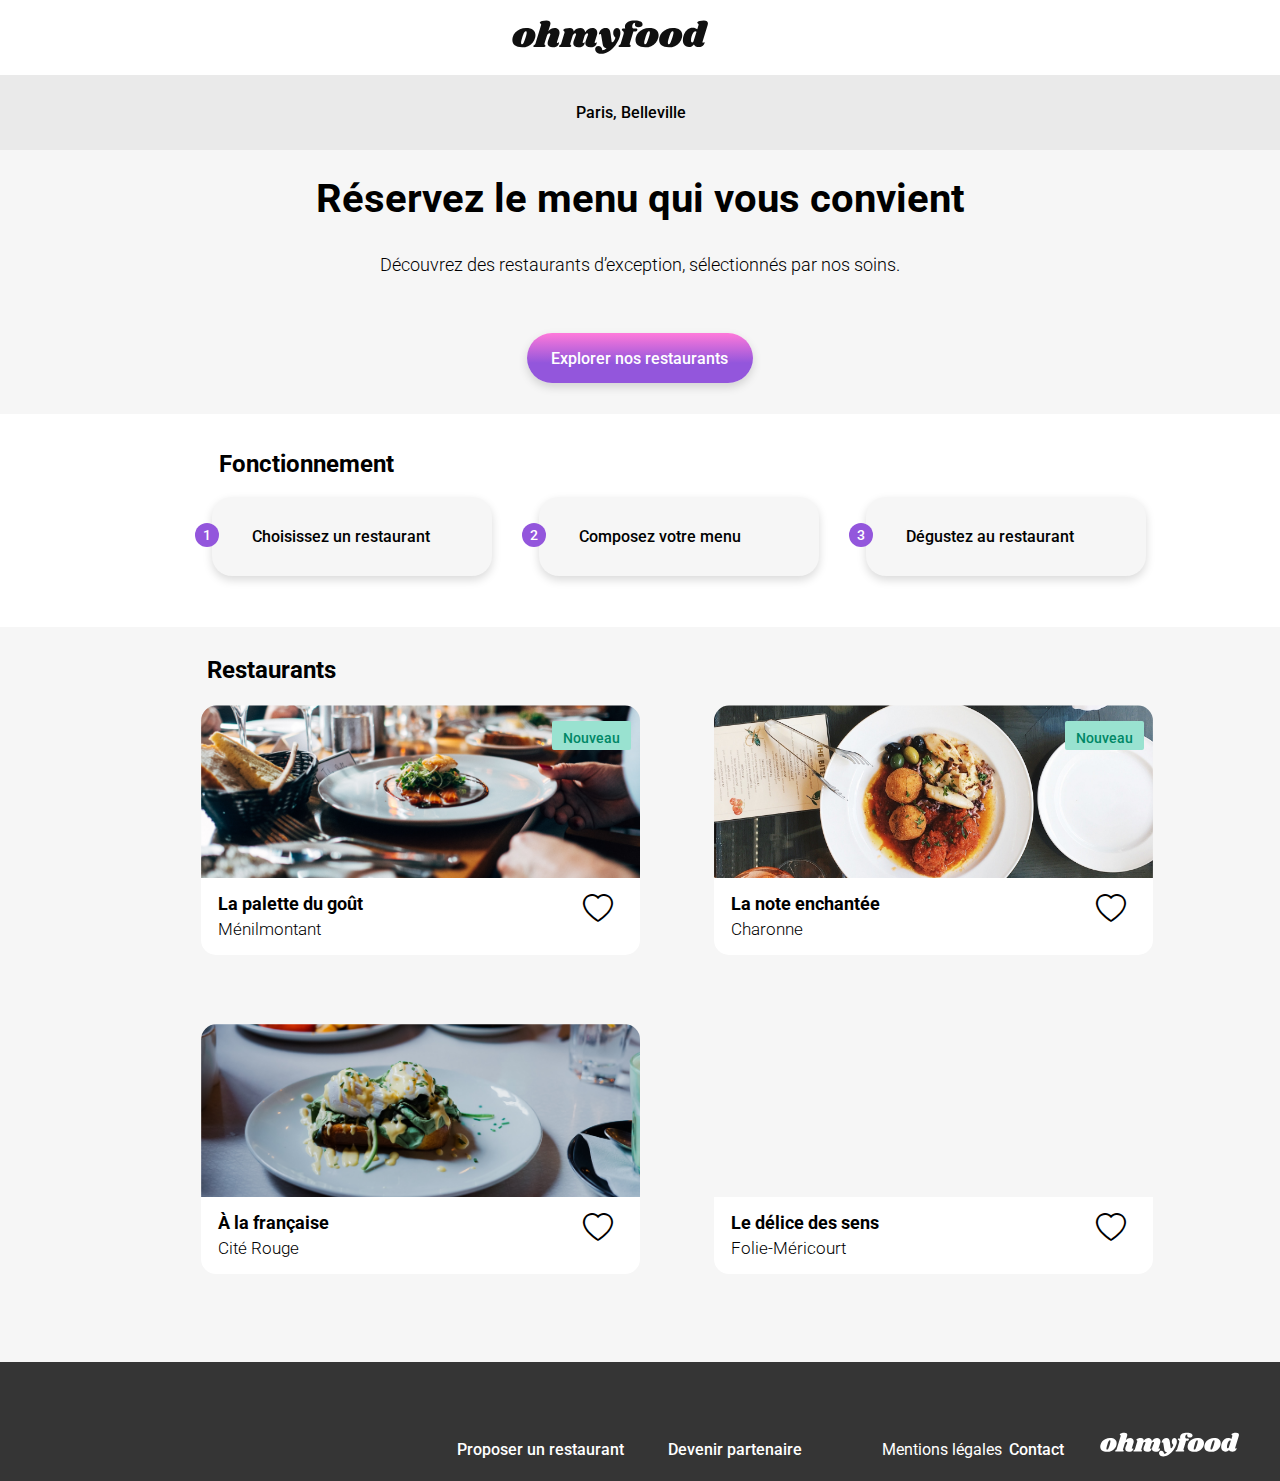
==== HTML/Accueil.html @ 64a48e42 "Mise en place du du hover et du click sur le coeur des pages menus" ====
<!DOCTYPE html>

<html lang="fr">
    <head>
        <meta charset="utf-8">
        <meta name="viewport" content="width=device-width initial-scale=1.0">
        <meta name="description" content="Page d'accueil de Ohmyfood site de reservation de restaurant">
        <title>Accueil Ohmyfood</title>
        <link rel="preconnect" href="https://fonts.googleapis.com">
        <link rel="preconnect" href="https://fonts.gstatic.com" crossorigin>
        <link href="https://fonts.googleapis.com/css2?family=Shrikhand&display=swap" rel="stylesheet">
        <link href="https://fonts.googleapis.com/css2?family=Roboto:ital,wght@0,100;0,300;0,400;0,500;0,700;0,900;1,100;1,300;1,400;1,500;1,700;1,900&display=swap" rel="stylesheet">
        <link rel="stylesheet" href="https://cdnjs.cloudflare.com/ajax/libs/font-awesome/6.2.1/css/all.min.css" integrity="sha512-MV7K8+y+gLIBoVD59lQIYicR65iaqukzvf/nwasF0nqhPay5w/9lJmVM2hMDcnK1OnMGCdVK+iQrJ7lzPJQd1w==" crossorigin="anonymous" referrerpolicy="no-referrer">
        <link rel="stylesheet" href="https://cdn.jsdelivr.net/npm/bootstrap-icons@1.11.3/font/bootstrap-icons.min.css">
        <link rel="stylesheet" media="screen and (min-width: 320px) and (max-width: 780px)" href="../SASS/Mobile/Accueil-Mobile.css" type="text/css">
        <link rel="stylesheet" media="screen and (min-width : 1024px) and (max-width : 2500px)" href="../SASS/Desktop/Accueil-Desktop.css" type="text/css">
        <link rel="stylesheet" media="screen and (min-width : 780.1px) and (max-width : 1023.9px)" href="../SASS/Tablette/Accueil-Tablette.css" type="text/css">
    </head>                 
    <body>
        <main>
            <header id="Head__site">
                <nav class="Navbar">
                    <div class="Navbar__Title">
                        <img class="Navbar__Title--Logo" src="../IMAGES/Logos/ohmyfood@2x.svg"  alt="Logo Ohmyfood">
                    </div>                    
                    <div class="Navbar__GeoLoc">                
                        <i class="fa-solid fa-location-dot"></i><div class="Navbar__GeoLoc--sample">Paris, Belleville</div>    
                    </div>
                </nav>    
            </header>
            <section id="Explore">                
                    <div class="C-Explore__Site">
                        <h2 class="C-Explore__Site--title">Réservez le menu qui vous convient</h2>
                        <p class="C-Explore__Site--text">Découvrez des restaurants d’exception, sélectionnés par nos soins.</p>                           
                        <button class="C-Explore__Site--Btn">Explorer nos restaurants</button>                          
                    </div>                                                       
            </section>
            <section id="HowItWorks">                    
                    <div class="C-HowItWorks__Container">
                        <h2 class="C-HowItWorks__Container--title">Fonctionnement</h2>
                        <div class="C-HowItWorks__Step">
                            <div class="C-HowItWorks__BlockStep">
                                <div class="C-HowItWorks__BlockStep--NumberContainer">
                                    <div class="C-HowItWorks__BlockStep--Nbr">1</div>
                                </div>                                    
                                <button class="C-HowItWorks__BlockStep--Btn" >                                    
                                <i class="fa-solid fa-mobile-screen-button"></i>
                                Choisissez un restaurant</button>
                            </div>
                            <div class="C-HowItWorks__BlockStep">
                                <div class="C-HowItWorks__BlockStep--NumberContainer">
                                    <div class="C-HowItWorks__BlockStep--Nbr">2</div>
                                </div> 
                                <button class="C-HowItWorks__BlockStep--Btn" >                                    
                                <i class="fa-solid fa-list"></i>
                                Composez votre menu</button>
                            </div>                                
                            <div class="C-HowItWorks__BlockStep">
                                <div class="C-HowItWorks__BlockStep--NumberContainer">
                                    <div class="C-HowItWorks__BlockStep--Nbr">3</div>
                                </div> 
                                <button class="C-HowItWorks__BlockStep--Btn" >                                    
                                <i class="fa-solid fa-store"></i>Dégustez au restaurant</button>
                            </div>                                    
                        </div>     
                    </div>                                 
                                    
            </section>
            <article id="Main__Article">                
                    <div class="Cards__Container">
                        <h1 class="Cards__Container--title">Restaurants</h1>                               
                            <a class="Restaurant__link" href="Restaurants/Menu_La_palette_du_goût.html" aria-label="Menu du restaurant la palette du goût">
                                <div class="Card__Box">                                                        
                                        <span class="Card__Box--new">Nouveau</span>                                                                                                                                          
                                        <img class="Card__Box--IMG" src="../IMAGES/Photos/jay-wennington-N_Y88TWmGwA-unsplash.jpg" alt="Assiette blanche avec du poisson et de la salade">                                                                                                                                                                                                               
                                    <div class="Information__Box">
                                        <div class="Description__text">
                                            <h2 class="Description__text--name">La palette du goût</h2>
                                            <h3 class="Description__text--district">Ménilmontant</h3>
                                        </div>                                      
                                            <input class="Information__Box--heart" type="checkbox">
                                            <label class="Information__Box--label" for="Information__Box--heart"></label>                                                                                                                                                                                                                                                                                                                                                                                                                                                                                                                                                                                                                                                          
                                    </div>                                                                                
                                </div>                                       
                            </a>                                                                                               
                            <a class="Restaurant__link" href="Restaurants/Menu_La_note_enchantée.html" aria-label="Menu du restaurant la note enchantée">                                                    
                                <div class="Card__Box">
                                    <span class="Card__Box--new">Nouveau</span>                                            
                                    <img class="Card__Box--IMG" src="../IMAGES/Photos/La_note_enchantée.jpg" alt="Verre d'Apérol avec un plat d'arancini, une salade tomate mozzarella">                                                                                                                              
                                        <div class="Information__Box">
                                            <div class="Description__text">
                                                <h2 class="Description__text--name">La note enchantée</h2>
                                                <h3 class="Description__text--district">Charonne</h3>
                                            </div>
                                            <input class="Information__Box--heart" type="checkbox">
                                            <label class="Information__Box--label" for="Information__Box--heart"></label>
                                                                                                                              
                                        </div>                                                                            
                                </div>                
                            </a>                                                                         
                            <a class="Restaurant__link" href="Restaurants/Menu_A_la_française.html" aria-label="Menu du restaurant à la française">                           
                                <div class="Card__Box">
                                    <span class="Card__Box--new">Nouveau</span>                                           
                                    <img class="Card__Box--IMG" src="../IMAGES/Photos/toa-heftiba-DQKerTsQwi0-unsplash.jpg" alt="oeufs pochés sur lit d'épinard et tranche de pain">                                                                                                                               
                                        <div class="Information__Box">
                                            <div class="Description__text">
                                                <h2 class="Description__text--name">À la française</h2>
                                                <h3 class="Description__text--district">Cité Rouge</h3>
                                            </div>
                                            <input class="Information__Box--heart" type="checkbox">
                                            <label class="Information__Box--label" for="Information__Box--heart"></label>    
                                        </div>                                                                           
                                </div>                                        
                            </a>                                
                            <a class="Restaurant__link" href="Restaurants/Menu_le_délice_des_sens.html" aria-label="Menu du restaurant le délice des sens">
                                <div class="Card__Box">
                                    <span class="Card__Box--new">Nouveau</span>                                      
                                    <img class="Card__Box--IMG" src="../IMAGES/Photos/le_délice_des_sens.jpg" alt="Filet de poisson avec jus de cuisson et panier de riz vapeur.">                                                                                                                          
                                        <div class="Information__Box">
                                            <div class="Description__text">  
                                                <h2 class="Description__text--name">Le délice des sens</h2>
                                                <h3 class="Description__text--district">Folie-Méricourt</h3>
                                            </div>
                                            <input class="Information__Box--heart" type="checkbox">
                                            <label class="Information__Box--label" for="Information__Box--heart"></label>
                                        </div>
                                </div>
                            </a>
                    </div>                
            </article>   
        </main>
        <footer id="Generic__Footer">
            <div class="Container__List">
                <img class="Container__List--logo" src="../IMAGES/Logos/ohmyfood@2xwhite.svg" alt="Logo Ohmyfood">
                <ul class="List__Info">
                    <li class="List__Info--suggest">
                        <i class="fa-solid fa-utensils"></i>
                        Proposer un restaurant</li>
                    <li class="List__Info--partner"><i class="fa-solid fa-handshake-angle"></i>
                        Devenir partenaire</li>
                    <li class="List__Info--legal">Mentions légales</li>
                    <li class="List__Info--contact">
                        <a class="List__Info--link" href="mailto:ohmyfood@gmail.com">Contact</a>
                    </li>
                </ul>
            </div>
        </footer>              
    </body>                                      
            
                                                                                                                                                                                                                                                                                                                                                                                                                                                                                                                                                                                                 
            
                  
          
</html>
---- SASS/Mobile/Accueil-Mobile.css ----
@charset "UTF-8";
/*Importation des fichiers styles, variables et mixins*/
/*Variables*/
/*color*/
/*Font*/
/*Sizing Width Height Box-Sizing*/
/*rendre visible ou caché un élément*/
/*Mixins générales*/
/*Mixins Navbar*/
/*mixins Section HowItWorks*/
/*mixins section cards restaurant*/
/*Mixin page menu*/
/*Footer générique ohmyfood*/
#Generic__Footer {
  display: flex;
  flex-flow: column;
  justify-content: normal;
  align-items: flex-start;
  min-width: 320px;
  max-width: 100%;
  box-sizing: border-box;
  padding: 22px 25px;
  width: 100%;
  background-color: #353535;
  color: #FFFFFF;
}

.Container__List {
  display: flex;
  flex-flow: column nowrap;
  justify-content: center;
  align-items: unset;
  gap: 16px;
}
.Container__List--logo {
  width: 139px;
  height: 27px;
}

.List__Info {
  display: flex;
  flex-flow: column nowrap;
  justify-content: unset;
  align-items: unset;
  font-weight: 500;
  list-style: none;
  gap: 7px;
  padding: 0;
  margin: 0;
  color: #FFFFFF;
}
.List__Info--suggest {
  display: flex;
  -moz-column-gap: 16px;
       column-gap: 16px;
  color: #FFFFFF;
}
.List__Info--partner {
  display: flex;
  -moz-column-gap: 10px;
       column-gap: 10px;
  color: #FFFFFF;
}
.List__Info--legal {
  font-weight: 400;
  color: #FFFFFF;
}
.List__Info--link {
  text-decoration: none;
  color: #FFFFFF;
}

@media screen and (min-width: 1024px) and (max-width: 2500px) {
  #Generic__Footer {
    flex-flow: row-reverse;
    align-items: center;
    padding-bottom: 30px;
    padding-top: 30px;
    min-height: 114px;
  }
  .Container__List {
    flex-flow: row-reverse;
    align-items: flex-end;
    padding-right: 3%;
    gap: 75px;
  }
  .List__Info {
    display: inline-flex;
    flex-direction: row;
    gap: 15px;
  }
  .List__Info--suggest {
    gap: 11px;
  }
  .List__Info--partner {
    gap: 10px;
  }
  .List__Info--legal {
    margin-left: 20px;
  }
}
/*Variables*/
/*color*/
/*Font*/
/*Sizing Width Height Box-Sizing*/
/*rendre visible ou caché un élément*/
/*Mixins générales*/
/*Mixins Navbar*/
/*mixins Section HowItWorks*/
/*mixins section cards restaurant*/
/*Mixin page menu*/
/*Général*/
* {
  font-family: "Roboto", sans-serif;
}

@media screen and (min-width: 320px) and (max-width: 780px) {
  /*BODY*/
  body {
    width: 100%;
    margin: 0;
  }
  /*Main-Container*/
  .Main-Container {
    display: flex;
    flex-flow: column nowrap;
    justify-content: center;
    align-items: center;
    min-width: 320px;
    max-width: 100%;
    box-sizing: border-box;
  }
  /*Header*/
  /*Header*/
  /*Header*/
  #Head__site {
    display: flex;
    flex-flow: column nowrap;
    justify-content: center;
    align-items: center;
    min-width: 320px;
    max-width: 100%;
    box-sizing: border-box;
    width: 100%;
    z-index: 2;
  }
  .Navbar {
    display: flex;
    flex-flow: column nowrap;
    justify-content: center;
    align-items: center;
    box-sizing: border-box;
    width: 100%;
  }
  .Navbar__Title {
    padding: 14px 89px 13px 89px;
  }
  .Navbar__GeoLoc {
    display: flex;
    flex-flow: row wrap;
    justify-content: center;
    align-items: center;
    box-sizing: border-box;
    background-color: #EAEAEA;
    gap: 17px;
    width: 100%;
    padding: 15.5px 0;
    box-shadow: 0px 0px 4px 4px rgba(0, 0, 0, 0.25);
  }
  .Navbar__GeoLoc--sample {
    font-weight: 500;
    font-size: 1rem;
  }
  /*Main*/
  main {
    display: flex;
    flex-flow: column nowrap;
    justify-content: center;
    align-items: center;
    min-width: 320px;
    max-width: 100%;
    box-sizing: border-box;
    background-color: #FFFFFF;
  }
  /* Explore__section*/
  #Explore {
    display: flex;
    flex-flow: column nowrap;
    justify-content: normal;
    align-items: center;
    min-width: 320px;
    max-width: 100%;
    box-sizing: border-box;
    background-color: #f6f6f6;
    padding: 35px 0 55px 0;
    width: 100%;
  }
  #Explore .C-Explore__Container {
    height: 100%;
  }
  #Explore .C-Explore__Site {
    display: flex;
    flex-flow: column nowrap;
    justify-content: normal;
    align-items: center;
    min-width: 320px;
    max-width: 100%;
    box-sizing: border-box;
    gap: 20px;
  }
  #Explore .C-Explore__Site--title {
    font-size: 1.5rem;
    font-weight: 700;
    text-align: center;
    max-width: 100%;
    margin: 0;
  }
  #Explore .C-Explore__Site--text {
    font-size: 1.125rem;
    font-weight: 300;
    min-width: 315px;
    margin: 0px;
    text-align: center;
  }
  #Explore .C-Explore__Site--Btn {
    font-weight: 500;
    color: #FFFFFF;
    border-radius: 25px;
    background: linear-gradient(to top, #9356DC, #FF79DA);
    padding: 13px 16px;
    box-shadow: 0px 4px 10px 0px rgba(0, 0, 0, 0.25);
    border: none;
  }
  #Explore .C-Explore__Site--Btn:hover {
    background: linear-gradient(to top, #9356DC, #FF79DA);
  }
  /*How It Works Section*/
  #HowItWorks {
    display: flex;
    flex-flow: column nowrap;
    justify-content: unset;
    align-items: unset;
    min-width: 320px;
    max-width: 100%;
    box-sizing: border-box;
    padding: 40px 20px 65px 20px;
    width: 100%;
  }
  .C-HowItWorks {
    display: flex;
    flex-flow: column nowrap;
    justify-content: unset;
    align-items: unset;
    min-width: 320px;
    max-width: 100%;
    box-sizing: border-box;
    height: 100%;
  }
  .C-HowItWorks__Container {
    display: flex;
    flex-flow: column nowrap;
    justify-content: center;
    align-items: unset;
    min-width: 320px;
    max-width: 100%;
    box-sizing: border-box;
  }
  .C-HowItWorks__Container--title {
    font-size: 1.5rem;
    font-weight: 700;
    align-self: flex-start;
    margin: 0;
  }
  .C-HowItWorks__BlockStep--NumberContainer {
    display: flex;
  }
  .C-HowItWorks__BlockStep--Nbr {
    display: flex;
    flex-flow: wrap;
    position: relative;
    align-content: center;
    justify-content: center;
    z-index: 2;
    top: 55px;
    right: 10px;
    width: 24px;
    height: 24px;
    border-radius: 50%;
    background-color: #9356DC;
    color: #FFFFFF;
    font-size: 0.875rem;
    font-weight: 500;
  }
  .C-HowItWorks__BlockStep--Btn {
    display: flex;
    flex-flow: wrap;
    position: relative;
    align-content: unset;
    justify-content: unset;
    margin: 5px;
    padding: 30px 10px 30px 0px;
    width: 100%;
    font-weight: 500;
    background-color: #f6f6f6;
    border: none;
    border-radius: 20px;
    box-shadow: 0px 4px 10px 0px rgba(0, 0, 0, 0.15);
    font-size: 1rem;
  }
  .C-HowItWorks__BlockStep--Btn i {
    display: flex;
    margin: auto 15px auto 25px;
    color: #7e7e7e;
  }
  .C-HowItWorks__BlockStep--Btn .fa-store {
    color: #9356DC;
  }
  /*Main-Article, restaurant lien et carte de présentation*/
  #Main__Article {
    display: grid;
    background-color: #f6f6f6;
    width: 100%;
  }
  .Cards__Container {
    display: grid;
    grid-template-columns: repeat(3, 1fr);
    grid-template-rows: auto;
    box-sizing: border-box;
    padding: 0 18px 55px 18px;
    width: 100%;
  }
  .Cards__Container--title {
    grid-area: 1/1/3/2;
    font-size: 1.5rem;
    font-weight: 700;
    justify-self: left;
    margin: 43% 0 -10% 0;
  }
  .Restaurant__link {
    display: grid;
    border-radius: 15px;
    text-decoration: none;
  }
  .Restaurant__link:nth-of-type(1) {
    grid-area: 2/1/4/4;
  }
  .Restaurant__link:nth-of-type(2) {
    grid-area: 4/1/6/4;
    margin-top: -20%;
  }
  .Restaurant__link:nth-of-type(3) {
    grid-area: 6/1/8/4;
    margin-top: -20%;
  }
  .Restaurant__link:nth-of-type(4) {
    grid-area: 8/1/10/4;
    margin-top: -20%;
  }
  .Card__Box {
    display: grid;
    min-height: 150px;
    grid-template-columns: repeat(10, 1fr);
    grid-template-rows: repeat(10, 1fr);
    border-radius: 15px;
  }
  .Card__Box--IMG {
    grid-area: 1/1/8/11;
    -webkit-clip-path: xywh(0% 23% 100% 85% round 15px 15px 0% 0%);
            clip-path: xywh(0% 23% 100% 85% round 15px 15px 0% 0%);
    box-sizing: border-box;
    -o-object-fit: cover;
       object-fit: cover;
    max-width: 100%;
  }
  .Card__Box--new {
    grid-area: 3/9/4/11;
    background-color: #99E2D0;
    color: #008766;
    width: 90%;
    height: 45%;
    padding: 5px 0px;
    border-radius: 2px;
    font-size: 0.875rem;
    font-weight: 500;
    display: flex;
    justify-content: center;
    align-items: center;
    z-index: 2;
  }
  .Information__Box {
    grid-area: 8/1/11/11;
    display: flex;
    flex-flow: row;
    justify-content: space-between;
    align-items: center;
    height: 30%;
    padding: 15px 25px 15px 15px;
    background-color: #ffffff;
    border-radius: 0 0 15px 15px;
    color: black;
  }
  .Information__Box i {
    font-size: 30px;
  }
  .Description__text {
    display: flex;
    flex-flow: column;
    gap: 5px;
  }
  .Description__text--name {
    margin: 0;
    font-size: 1.125rem;
    font-weight: 700;
  }
  .Description__text--district {
    margin: 0;
    font-size: 1.0625rem;
    font-weight: 300;
  }
  .Cards__Container .Restaurant__link:nth-child(4) .Card__Box--new:first-child {
    visibility: hidden;
  }
  .Cards__Container .Restaurant__link:nth-child(5) .Card__Box--new:first-child {
    visibility: hidden;
  }
}/*# sourceMappingURL=Accueil-Mobile.css.map */
---- SASS/Desktop/Accueil-Desktop.css ----
@charset "UTF-8";
@media screen and (min-width: 1024px) and (max-width: 2500px) {
  /*Importation des fichiers styles, variables et mixins*/
  /*Variables*/
  /*color*/
  /*Font*/
  /*Sizing Width Height Box-Sizing*/
  /*rendre visible ou caché un élément*/
  /*Animations, Transition*/
  /*Mixins générales*/
  /*Mixins Navbar*/
  /*mixins Section HowItWorks*/
  /*mixins section cards restaurant*/
  /*Mixin page menu*/
  /*Footer générique ohmyfood*/
  #Generic__Footer {
    display: flex;
    flex-flow: column;
    justify-content: normal;
    align-items: flex-start;
    min-width: 320px;
    max-width: 100%;
    box-sizing: border-box;
    padding: 22px 25px;
    width: 100%;
    background-color: #353535;
    color: #FFFFFF;
  }
  .Container__List {
    display: flex;
    flex-flow: column nowrap;
    justify-content: center;
    align-items: unset;
    gap: 16px;
  }
  .Container__List--logo {
    width: 139px;
    height: 27px;
  }
  .List__Info {
    display: flex;
    flex-flow: column nowrap;
    justify-content: unset;
    align-items: unset;
    font-weight: 500;
    list-style: none;
    gap: 7px;
    padding: 0;
    margin: 0;
    color: #FFFFFF;
  }
  .List__Info--suggest {
    display: flex;
    -moz-column-gap: 16px;
         column-gap: 16px;
    color: #FFFFFF;
  }
  .List__Info--partner {
    display: flex;
    -moz-column-gap: 10px;
         column-gap: 10px;
    color: #FFFFFF;
  }
  .List__Info--legal {
    font-weight: 400;
    color: #FFFFFF;
  }
  .List__Info--link {
    text-decoration: none;
    color: #FFFFFF;
  }
  /*Variables*/
  /*color*/
  /*Font*/
  /*Sizing Width Height Box-Sizing*/
  /*rendre visible ou caché un élément*/
  /*Animations, Transition*/
  /*Mixins générales*/
  /*Mixins Navbar*/
  /*mixins Section HowItWorks*/
  /*mixins section cards restaurant*/
  /*Mixin page menu*/
  /*Général*/
  /*Main*/
  /*Header*/
  /* Explore__section*/
  /*How It Works Section*/
  /*Main-Article, restaurant lien et carte de présentation*/
  /* .bi-heart{
   display: grid;
   grid-area: 2/7/3/8;
   @include HeartSize;            
   cursor: pointer;              
   color:black;    
   font-weight: 100;                                
       &:hover::before{
           font-family: "bootstrap-icons";
           content:"\F415";
           background: $HeartGradient; 
           background-clip: text;
           -webkit-background-clip: text;
           -webkit-text-fill-color: transparent;
       }                                                                                            
   } */
}
@media screen and (min-width: 1024px) and (max-width: 2500px) and (min-width: 1024px) and (max-width: 2500px) {
  #Generic__Footer {
    display: grid;
    align-items: end;
    grid-template-columns: 1fr;
    grid-template-rows: 1fr;
    grid-template-areas: "Container__List";
    min-height: 114px;
  }
  .Container__List {
    grid-area: Container__List;
    display: grid;
    grid-template-columns: repeat(8, 1fr);
    grid-template-rows: 1fr;
    padding-right: 3%;
    gap: 3%;
    position: relative;
  }
  .Container__List--logo {
    display: inline-grid;
    grid-area: 1/8/1/8;
    align-self: self-start;
    position: absolute;
    top: -45%;
  }
  .List__Info {
    grid-area: 1/1/1/8;
    display: grid;
    grid-template-columns: repeat(4, 1.5fr) 0.5fr;
    grid-template-rows: 1fr;
    justify-items: end;
    justify-self: end;
  }
  .List__Info--suggest {
    display: inline-block;
    grid-area: 1/1/1/3;
    justify-self: start;
    margin-left: -18%;
  }
  .List__Info--partner {
    display: inline-block;
    grid-area: 1/2/1/4;
    justify-self: start;
    padding-left: 16%;
  }
  .List__Info--legal {
    display: inline-block;
    grid-area: 1/4/1/5;
  }
  .List__Info--contact {
    display: inline-block;
    justify-self: start;
    grid-area: 1/5/1/6;
  }
}
@media screen and (min-width: 1024px) and (max-width: 2500px) {
  * {
    font-family: "Roboto", sans-serif;
    margin: 0;
    padding: 0;
  }
  body {
    display: grid;
    grid-template-columns: 1fr;
    grid-template-rows: 92% 8%;
    grid-auto-rows: 1fr;
    gap: 0px 0px;
    grid-auto-flow: row;
    grid-template-areas: "main" "Generic__Footer";
  }
  main {
    grid-area: main;
    display: grid;
    grid-template-columns: 1fr;
    grid-template-rows: 11% 18% 17% 54%;
    gap: 0px 0px;
    grid-auto-flow: row;
    grid-template-areas: "Head__site" "Explore" "HowItWorks" "Main__Article";
  }
  #Head__site {
    grid-area: Head__site;
    display: grid;
    grid-template-columns: 1fr;
    grid-template-rows: 1fr;
    gap: 0px 0px;
    grid-template-areas: "Navbar";
    min-height: 11%;
  }
  .Navbar {
    grid-area: Navbar;
    display: grid;
    grid-template-columns: repeat(5, 1fr);
    grid-template-rows: repeat(2, 1fr);
    gap: 0px 0px;
    grid-auto-flow: row;
    position: relative;
  }
  .Navbar__Title {
    display: grid;
    grid-area: 1/1/2/6;
    grid-template-columns: repeat(20, 1fr);
    justify-self: center;
    align-self: center;
  }
  .Navbar__Title img {
    grid-area: 1/9/2/11;
  }
  .Navbar__GeoLoc {
    display: grid;
    grid-template-columns: repeat(20, 1fr);
    grid-area: 2/1/3/6;
    background-color: #EAEAEA;
    padding: 15.5px 0;
  }
  .Navbar__GeoLoc--sample {
    font-weight: 500;
    font-size: 1rem;
    grid-area: 2/10/2/13;
  }
  .Navbar__GeoLoc i {
    grid-area: 2/9/2/10;
    justify-self: center;
  }
  #Explore {
    display: grid;
    grid-template-columns: 1fr;
    grid-template-rows: 1fr;
    gap: 0px 0px;
    grid-auto-flow: row;
    grid-template-areas: "C-Explore__Site";
    grid-area: Explore;
    min-height: 239px;
    background-color: #f6f6f6;
    padding-top: 2%;
    justify-items: center;
  }
  .C-Explore__Site {
    display: grid;
    grid-template-columns: repeat(2, 1fr) 0.5fr 0.5fr 0.5fr repeat(2, 1fr);
    grid-template-rows: 33% 33% 50px;
    width: 100%;
    grid-area: C-Explore__Site;
  }
  .C-Explore__Site--title {
    grid-area: 1/1/2/8;
    font-size: 2.5rem;
    font-weight: 700;
    text-align: center;
    max-width: 100%;
    margin: 0;
  }
  .C-Explore__Site--text {
    grid-area: 2/1/3/8;
    font-size: 1.125rem;
    font-weight: 300;
    min-width: 315px;
    margin: 0px;
    text-align: center;
  }
  .C-Explore__Site--Btn {
    grid-area: 3/3/4/6;
    max-width: 77%;
    min-width: 65%;
    justify-self: center;
    font-weight: 500;
    color: #FFFFFF;
    border-radius: 25px;
    background: linear-gradient(to top, #9356dc 40%, #ff79da);
    padding: 13px 16px;
    box-shadow: 0px 4px 10px 0px rgba(0, 0, 0, 0.15);
    border: none;
    transition: 0.3s ease-in-out;
    font-size: 1rem;
  }
  .C-Explore__Site--Btn:hover {
    font-weight: 500;
    color: #FFFFFF;
    border-radius: 25px;
    background: linear-gradient(to top, #a16be0 40%, #ff7edb);
    padding: 13px 16px;
    box-shadow: 0px 4px 15px 0px rgba(0, 0, 0, 0.35);
    border: none;
  }
  #HowItWorks {
    display: grid;
    grid-template-columns: 1fr;
    grid-template-rows: 1fr;
    gap: 0px 0px;
    grid-auto-flow: row;
    grid-template-areas: "C-HowItWorks__Container";
    grid-area: HowItWorks;
    padding: 40px 20px 65px 0;
    width: 100%;
    min-height: 229px;
  }
  .C-HowItWorks__Container {
    display: grid;
    grid-template-columns: repeat(3, 1fr);
    grid-template-rows: 0.5fr 1fr 0.5fr;
    gap: 0px 0px;
    grid-area: C-HowItWorks__Container;
    padding: 0 10.85% 0 12.5%;
  }
  .C-HowItWorks__Container--title {
    display: grid;
    align-items: center;
    padding-left: 6%;
    grid-area: 1/1/2/4;
    font-size: 1.5rem;
    font-weight: 700;
  }
  .C-HowItWorks__Step {
    grid-area: 2/1/3/4;
    display: grid;
    grid-template-columns: repeat(3, 1fr);
    grid-template-rows: 0.5fr;
    gap: 0;
    grid-auto-flow: row;
    grid-template-areas: "Step1 Step2 Step3";
  }
  .C-HowItWorks__BlockStep {
    display: grid;
    grid-template-columns: 0.5fr 1fr 1fr 1fr;
    grid-template-rows: 1fr;
    grid-template-areas: "NumberContainer Btn Btn Btn";
    position: relative;
  }
  .C-HowItWorks__BlockStep--NumberContainer {
    grid-area: NumberContainer;
    position: relative;
    top: -27%;
    right: -30%;
  }
  .C-HowItWorks__BlockStep--Nbr {
    display: flex;
    flex-flow: wrap;
    position: absolute;
    align-content: center;
    justify-content: center;
    z-index: 2;
    top: 62%;
    right: 3%;
    width: 24px;
    height: 24px;
    border-radius: 50%;
    background-color: #9356dc;
    color: #FFFFFF;
    font-size: 0.875rem;
    font-weight: 500;
  }
  .C-HowItWorks__BlockStep--Btn {
    grid-area: Btn;
    display: flex;
    flex-flow: nowrap;
    position: relative;
    align-content: unset;
    justify-content: normal;
    margin: 5px;
    padding: 30px 10px 30px 0px;
    width: 100%;
    font-weight: 500;
    background-color: #f6f6f6;
    border: none;
    border-radius: 20px;
    box-shadow: 0px 4px 10px 0px rgba(0, 0, 0, 0.15);
    font-size: 1rem;
  }
  .C-HowItWorks__BlockStep--Btn i {
    display: flex;
    margin: auto 15px auto 25px;
    color: #7e7e7e;
  }
  .C-HowItWorks__BlockStep--Btn .fa-store {
    color: #9356dc;
  }
  .C-HowItWorks__BlockStep:nth-of-type(1) {
    grid-area: Step1;
  }
  .C-HowItWorks__BlockStep:nth-of-type(2) {
    grid-area: Step2;
  }
  .C-HowItWorks__BlockStep:nth-of-type(3) {
    grid-area: Step3;
  }
  #Main__Article {
    display: grid;
    grid-template-columns: 1fr;
    grid-template-rows: 1fr;
    grid-template-areas: "Cards__Container";
    background-color: #f6f6f6;
    width: 100%;
    min-height: 668px;
  }
  .Cards__Container {
    grid-area: Cards__Container;
    display: grid;
    grid-template-columns: 0.5fr 1fr 0.5fr 1fr 0.5fr;
    grid-template-rows: 0.5fr 1fr 0.5fr 1fr 0.5fr;
    grid-template-areas: ". Cards__Container--title Cards__Container--title Cards__Container--title Cards__Container--title" " . link1 . link2 ." ". . . . ." ". link3 . link4 ." ". . . . .";
    height: 82%;
    width: 75%;
    box-sizing: border-box;
    position: relative;
    justify-items: center;
    justify-self: center;
  }
  .Cards__Container--title {
    grid-area: Cards__Container--title;
    font-size: 1.5rem;
    font-weight: 700;
    align-self: center;
    justify-self: start;
    position: absolute;
    left: -11%;
  }
  .Restaurant__link {
    display: grid;
    grid-template-columns: repeat(3, 1fr);
    grid-template-rows: 0.5fr 1fr 0.5fr;
    border-radius: 15px;
    text-decoration: none;
    height: 251px;
    width: 160%;
    max-width: 490px;
    box-sizing: border-box;
    position: relative;
  }
  .Restaurant__link:nth-of-type(1) {
    grid-area: link1;
    position: absolute;
    top: -35%;
    left: -35%;
  }
  .Restaurant__link:nth-of-type(2) {
    grid-area: link2;
    position: absolute;
    top: -35%;
    right: -62%;
  }
  .Restaurant__link:nth-of-type(3) {
    grid-area: link3;
    position: absolute;
    left: -35%;
  }
  .Restaurant__link:nth-of-type(4) {
    grid-area: link4;
    position: absolute;
    right: -62%;
  }
  .Card__Box {
    display: grid;
    grid-area: 1/1/4/4;
    grid-template-columns: repeat(10, 1fr);
    grid-template-rows: repeat(10, 1fr);
    border-radius: 15px;
    position: relative;
  }
  .Card__Box--IMG {
    grid-area: 1/1/7/11;
    -webkit-clip-path: xywh(0% 23% 100% 85% round 15px 15px 0% 0%);
            clip-path: xywh(0% 23% 100% 85% round 15px 15px 0% 0%);
    box-sizing: border-box;
    -o-object-fit: cover;
       object-fit: cover;
    width: 100%;
    max-height: 231px;
  }
  .Card__Box--new {
    grid-area: 4/9/5/11;
    background-color: #99E2D0;
    color: #008766;
    width: 90%;
    height: 45%;
    padding: 9px 0;
    border-radius: 2px;
    font-size: 0.875rem;
    font-weight: 500;
    display: grid;
    justify-content: center;
    align-items: normal;
    z-index: 2;
    position: absolute;
    top: -28%;
  }
  .Information__Box {
    display: grid;
    grid-area: 10/1/11/11;
    grid-template-columns: 0.5fr repeat(5, 1fr) 0.5fr;
    grid-template-rows: 0.5fr 1fr 0.5fr;
    background-color: #ffffff;
    border-radius: 0 0 15px 15px;
    color: black;
    position: absolute;
    width: 100%;
    box-sizing: border-box;
    max-height: 77px;
    padding-right: 5%;
  }
  .Information__Box--heart[type=checkbox] {
    display: none;
    grid-area: 2/7/3/8;
    width: 30px;
    height: 30px;
    font-size: 30px;
    cursor: pointer;
    visibility: hidden;
    position: absolute;
  }
  .Information__Box--label::before {
    font-family: "bootstrap-icons";
    content: "\f417";
    position: absolute;
  }
  .Information__Box--label {
    grid-area: 2/7/3/8;
    width: 30px;
    height: 30px;
    font-size: 30px;
    cursor: pointer;
    color: black;
    font-weight: 100;
    position: absolute;
  }
  .Information__Box--label:hover::before {
    position: absolute;
    font-family: "bootstrap-icons";
    content: "\f415";
    background: linear-gradient(to top, #ff79da 40%, #9356dc);
    background-clip: text;
    -webkit-background-clip: text;
    -webkit-text-fill-color: transparent;
  }
  .Information__Box--heart[type=checkbox]:checked ~ label::before {
    background: linear-gradient(to top, #ff79da 40%, #9356dc);
    background-clip: text;
    -webkit-background-clip: text;
    -webkit-text-fill-color: transparent;
    position: absolute;
  }
  .Description__text {
    display: grid;
    grid-template-columns: 1fr;
    grid-template-rows: 1fr 1fr;
    grid-area: 2/1/3/8;
    gap: 5px;
    padding-left: 4%;
  }
  .Description__text--name {
    grid-area: 1/1/1/2;
    margin: 0;
    font-size: 1.125rem;
    font-weight: 700;
  }
  .Description__text--district {
    grid-area: 2/1/3/2;
    margin: 0;
    font-size: 1.0625rem;
    font-weight: 300;
  }
  .Cards__Container .Restaurant__link:nth-child(4) .Card__Box--new:first-child {
    visibility: hidden;
  }
  .Cards__Container .Restaurant__link:nth-child(5) .Card__Box--new:first-child {
    visibility: hidden;
  }
}/*# sourceMappingURL=Accueil-Desktop.css.map */
---- SASS/Tablette/Accueil-Tablette.css ----
@charset "UTF-8";
@media screen and (min-width: 780.1px) and (max-width: 1023.9px) {
  /*Importation des fichiers styles, variables et mixins*/
  /*Variables*/
  /*color*/
  /*Font*/
  /*Sizing Width Height Box-Sizing*/
  /*rendre visible ou caché un élément*/
  /*Animations, Transition*/
  /*Mixins générales*/
  /*Mixins Navbar*/
  /*mixins Section HowItWorks*/
  /*mixins section cards restaurant*/
  /*Mixin page menu*/
  /*Footer générique ohmyfood*/
  #Generic__Footer {
    display: flex;
    flex-flow: column;
    justify-content: normal;
    align-items: flex-start;
    min-width: 320px;
    max-width: 100%;
    box-sizing: border-box;
    padding: 22px 25px;
    width: 100%;
    background-color: #353535;
    color: #FFFFFF;
  }
  .Container__List {
    display: flex;
    flex-flow: column nowrap;
    justify-content: center;
    align-items: unset;
    gap: 16px;
  }
  .Container__List--logo {
    width: 139px;
    height: 27px;
  }
  .List__Info {
    display: flex;
    flex-flow: column nowrap;
    justify-content: unset;
    align-items: unset;
    font-weight: 500;
    list-style: none;
    gap: 7px;
    padding: 0;
    margin: 0;
    color: #FFFFFF;
  }
  .List__Info--suggest {
    display: flex;
    -moz-column-gap: 16px;
         column-gap: 16px;
    color: #FFFFFF;
  }
  .List__Info--partner {
    display: flex;
    -moz-column-gap: 10px;
         column-gap: 10px;
    color: #FFFFFF;
  }
  .List__Info--legal {
    font-weight: 400;
    color: #FFFFFF;
  }
  .List__Info--link {
    text-decoration: none;
    color: #FFFFFF;
  }
  /*Variables*/
  /*color*/
  /*Font*/
  /*Sizing Width Height Box-Sizing*/
  /*rendre visible ou caché un élément*/
  /*Animations, Transition*/
  /*Mixins générales*/
  /*Mixins Navbar*/
  /*mixins Section HowItWorks*/
  /*mixins section cards restaurant*/
  /*Mixin page menu*/
  /*Général*/
  /*Main*/
  /*Header*/
  /* Explore__section*/
  /*How It Works Section*/
}
@media screen and (min-width: 780.1px) and (max-width: 1023.9px) and (min-width: 1024px) and (max-width: 2500px) {
  #Generic__Footer {
    display: grid;
    align-items: end;
    grid-template-columns: 1fr;
    grid-template-rows: 1fr;
    grid-template-areas: "Container__List";
    min-height: 114px;
  }
  .Container__List {
    grid-area: Container__List;
    display: grid;
    grid-template-columns: repeat(8, 1fr);
    grid-template-rows: 1fr;
    padding-right: 3%;
    gap: 3%;
    position: relative;
  }
  .Container__List--logo {
    display: inline-grid;
    grid-area: 1/8/1/8;
    align-self: self-start;
    position: absolute;
    top: -45%;
  }
  .List__Info {
    grid-area: 1/1/1/8;
    display: grid;
    grid-template-columns: repeat(4, 1.5fr) 0.5fr;
    grid-template-rows: 1fr;
    justify-items: end;
    justify-self: end;
  }
  .List__Info--suggest {
    display: inline-block;
    grid-area: 1/1/1/3;
    justify-self: start;
    margin-left: -18%;
  }
  .List__Info--partner {
    display: inline-block;
    grid-area: 1/2/1/4;
    justify-self: start;
    padding-left: 16%;
  }
  .List__Info--legal {
    display: inline-block;
    grid-area: 1/4/1/5;
  }
  .List__Info--contact {
    display: inline-block;
    justify-self: start;
    grid-area: 1/5/1/6;
  }
}
@media screen and (min-width: 780.1px) and (max-width: 1023.9px) {
  * {
    font-family: "Roboto", sans-serif;
  }
  body {
    width: 100%;
    margin: 0;
    padding: 0;
  }
  main {
    display: flex;
    flex-flow: column nowrap;
    justify-content: center;
    align-items: center;
    min-width: 320px;
    max-width: 100%;
    box-sizing: border-box;
    background-color: #FFFFFF;
    width: 100%;
  }
  #Head__site {
    display: flex;
    flex-flow: row wrap;
    justify-content: center;
    align-items: center;
    min-width: 780.1px;
    max-width: 100%;
    box-sizing: border-box;
    width: 100%;
    z-index: 2;
  }
  .Navbar {
    display: flex;
    flex-flow: column nowrap;
    justify-content: center;
    align-items: center;
    box-sizing: border-box;
    width: 100%;
  }
  .Navbar__Title {
    padding: 30px 89px;
  }
  .Navbar__GeoLoc {
    display: flex;
    flex-flow: row wrap;
    justify-content: center;
    align-items: center;
    box-sizing: border-box;
    background-color: #EAEAEA;
    gap: 17px;
    width: 100%;
    padding: 15.5px 0;
    box-shadow: 0px 0px 4px 4px rgba(0, 0, 0, 0.25);
  }
  .Navbar__GeoLoc--sample {
    font-weight: 500;
    font-size: 1rem;
  }
  #Explore {
    display: flex;
    flex-flow: column nowrap;
    justify-content: normal;
    align-items: center;
    min-width: 320px;
    max-width: 100%;
    box-sizing: border-box;
    background-color: #f6f6f6;
    padding: 35px 0 30px 0;
    width: 100%;
  }
  .C-Explore__Container {
    height: 100%;
  }
  .C-Explore__Site {
    display: flex;
    flex-flow: column nowrap;
    justify-content: normal;
    align-items: center;
    min-width: 320px;
    max-width: 100%;
    box-sizing: border-box;
    gap: 20px;
  }
  .C-Explore__Site--title {
    font-size: 2.5rem;
    font-weight: 700;
    text-align: center;
    max-width: 100%;
    margin: 0;
  }
  .C-Explore__Site--text {
    font-size: 1.125rem;
    font-weight: 300;
    min-width: 315px;
    margin: 0px;
    text-align: center;
  }
  .C-Explore__Site--Btn {
    font-weight: 500;
    color: #FFFFFF;
    border-radius: 25px;
    background: linear-gradient(to top, #9356dc 40%, #ff79da);
    padding: 13px 16px;
    box-shadow: 0px 4px 10px 0px rgba(0, 0, 0, 0.15);
    border: none;
    transition: 0.3s ease-in-out;
    font-size: 1rem;
  }
  .C-Explore__Site--Btn:hover {
    font-weight: 500;
    color: #FFFFFF;
    border-radius: 25px;
    background: linear-gradient(to top, #a16be0 40%, #ff7edb);
    padding: 13px 16px;
    box-shadow: 0px 4px 15px 0px rgba(0, 0, 0, 0.35);
    border: none;
  }
  #HowItWorks {
    display: flex;
    flex-flow: column nowrap;
    justify-content: normal;
    align-items: normal;
    min-width: 320px;
    max-width: 100%;
    box-sizing: border-box;
    padding: 40px 20px 65px 0;
    width: 100%;
  }
  .C-HowItWorks {
    display: flex;
    flex-flow: column nowrap;
    justify-content: normal;
    align-items: normal;
    min-width: 320px;
    max-width: 100%;
    box-sizing: border-box;
    height: 100%;
  }
  .C-HowItWorks__Container {
    display: flex;
    flex-flow: column nowrap;
    justify-content: center;
    align-items: normal;
    min-width: 320px;
    max-width: 100%;
    box-sizing: border-box;
    padding: 0 10.85% 0 12.5%;
  }
  .C-HowItWorks__Container--title {
    font-size: 1.5rem;
    font-weight: 700;
    align-self: start;
  }
  .C-HowItWorks__Step {
    display: flex;
    flex-direction: column;
    gap: 24px;
  }
  .C-HowItWorks__BlockStep {
    display: flex;
    flex-flow: wrap;
    align-content: flex-start;
    flex-grow: 1;
    width: 60%;
  }
  .C-HowItWorks__BlockStep--NumberContainer {
    display: flex;
  }
  .C-HowItWorks__BlockStep--Nbr {
    display: flex;
    flex-flow: wrap;
    position: relative;
    align-content: center;
    justify-content: center;
    z-index: 2;
    top: 55px;
    right: 10px;
    width: 24px;
    height: 24px;
    border-radius: 50%;
    background-color: #9356dc;
    color: #FFFFFF;
    font-size: 0.875rem;
    font-weight: 500;
  }
  .C-HowItWorks__BlockStep--Btn {
    display: flex;
    flex-flow: nowrap;
    position: relative;
    align-content: unset;
    justify-content: normal;
    margin: 5px;
    padding: 30px 10px 30px 0px;
    width: 100%;
    font-weight: 500;
    background-color: #f6f6f6;
    border: none;
    border-radius: 20px;
    box-shadow: 0px 4px 10px 0px rgba(0, 0, 0, 0.15);
    font-size: 1rem;
    width: 95%;
  }
  .C-HowItWorks__BlockStep--Btn i {
    display: flex;
    margin: auto 15px auto 25px;
    color: #7e7e7e;
  }
  .C-HowItWorks__BlockStep--Btn .fa-store {
    color: #9356dc;
  }
  .C-HowItWorks__Container .C-HowItWorks__BlockStep:nth-of-type(1) {
    align-self: start;
  }
  .C-HowItWorks__Container .C-HowItWorks__BlockStep:nth-of-type(2) {
    align-self: center;
  }
  .C-HowItWorks__Container .C-HowItWorks__BlockStep:nth-of-type(3) {
    align-self: end;
  }
  #Main__Article {
    display: grid;
    grid-template-columns: 1fr;
    grid-template-rows: 1fr;
    grid-template-areas: "Cards__Container";
    background-color: #f6f6f6;
    width: 100%;
    min-height: 668px;
  }
  .Cards__Container {
    grid-area: Cards__Container;
    display: grid;
    grid-template-columns: 0.5fr 1fr 0.5fr 1fr 0.5fr;
    grid-template-rows: 0.5fr 1fr 0.5fr 1fr 0.5fr;
    grid-template-areas: ". Cards__Container--title Cards__Container--title Cards__Container--title Cards__Container--title" " . link1 . link2 ." ". . . . ." ". link3 . link4 ." ". . . . .";
    height: 82%;
    width: 75%;
    box-sizing: border-box;
    position: relative;
    justify-items: center;
    justify-self: center;
  }
  .Cards__Container--title {
    grid-area: Cards__Container--title;
    font-size: 1.5rem;
    font-weight: 700;
    align-self: center;
    justify-self: start;
    position: absolute;
    left: -11%;
  }
  .Restaurant__link {
    display: grid;
    grid-template-columns: repeat(3, 1fr);
    grid-template-rows: 0.5fr 1fr 0.5fr;
    border-radius: 15px;
    text-decoration: none;
    height: 251px;
    width: 160%;
    max-width: 490px;
    box-sizing: border-box;
  }
  .Restaurant__link:nth-of-type(1) {
    grid-area: link1;
    position: absolute;
    top: -35%;
    left: -35%;
  }
  .Restaurant__link:nth-of-type(2) {
    grid-area: link2;
    position: absolute;
    top: -35%;
    right: -62%;
  }
  .Restaurant__link:nth-of-type(3) {
    grid-area: link3;
    position: absolute;
    left: -35%;
  }
  .Restaurant__link:nth-of-type(4) {
    grid-area: link4;
    position: absolute;
    right: -62%;
  }
  .Card__Box {
    display: grid;
    grid-area: 1/1/4/4;
    grid-template-columns: repeat(10, 1fr);
    grid-template-rows: repeat(10, 1fr);
    border-radius: 15px;
    position: relative;
  }
  .Card__Box--IMG {
    grid-area: 1/1/8/11;
    -webkit-clip-path: xywh(0% 23% 100% 85% round 15px 15px 0% 0%);
            clip-path: xywh(0% 23% 100% 85% round 15px 15px 0% 0%);
    box-sizing: border-box;
    -o-object-fit: cover;
       object-fit: cover;
    width: 100%;
    max-height: 231px;
  }
  .Card__Box--new {
    grid-area: 4/8/5/11;
    background-color: #99E2D0;
    color: #008766;
    width: 90%;
    height: 45%;
    padding: 9px 0;
    border-radius: 2px;
    font-size: 0.875rem;
    font-weight: 500;
    display: grid;
    justify-content: center;
    align-items: normal;
    z-index: 2;
    position: absolute;
    top: -90%;
  }
  .Information__Box {
    display: grid;
    grid-area: 10/1/11/11;
    grid-template-columns: 0.5fr repeat(5, 1fr) 0.5fr;
    grid-template-rows: 0.5fr 1fr 0.5fr;
    background-color: #ffffff;
    border-radius: 0 0 15px 15px;
    color: black;
    position: absolute;
    width: 100%;
    box-sizing: border-box;
    max-height: 77px;
    padding-right: 5%;
    top: -187%;
  }
  .Heart__Check {
    display: grid;
    grid-area: 2/7/3/8;
  }
  .Heart__Check--box {
    grid-area: 2/7/3/8;
    width: 30px;
    height: 30px;
    font-size: 30px;
  }
  .bi-heart {
    display: grid;
    grid-area: 2/7/3/8;
    width: 30px;
    height: 30px;
    font-size: 30px;
    cursor: pointer;
    font-weight: 100;
    color: black;
  }
  .bi-heart:hover {
    display: none;
  }
  .bi-heart-fill {
    display: grid;
    width: 30px;
    height: 30px;
    font-size: 30px;
    grid-area: 2/7/3/8;
    cursor: pointer;
    align-self: flex-start;
    background: linear-gradient(to top, #ff79da 40%, #9356dc);
    background-clip: text;
    -webkit-background-clip: text;
    -webkit-text-fill-color: transparent;
  }
  .bi-heart-fill:hover {
    display: grid;
    background: linear-gradient(to top, #ff79da 40%, #9356dc);
    background-clip: text;
    -webkit-background-clip: text;
    -webkit-text-fill-color: transparent;
  }
  .Description__text {
    display: grid;
    grid-template-columns: 1fr;
    grid-template-rows: 1fr 1fr;
    grid-area: 2/1/3/8;
    gap: 5px;
    padding-left: 4%;
  }
  .Description__text--name {
    grid-area: 1/1/1/2;
    margin: 0;
    font-size: 1.125rem;
    font-weight: 700;
  }
  .Description__text--district {
    grid-area: 2/1/3/2;
    margin: 0;
    font-size: 1.0625rem;
    font-weight: 300;
  }
  .Cards__Container .Restaurant__link:nth-child(4) .Card__Box--new:first-child {
    visibility: hidden;
  }
  .Cards__Container .Restaurant__link:nth-child(5) .Card__Box--IMG {
    min-height: 180px;
  }
  .Cards__Container .Restaurant__link:nth-child(5) .Card__Box--new:first-child {
    visibility: hidden;
  }
}/*# sourceMappingURL=Accueil-Tablette.css.map */
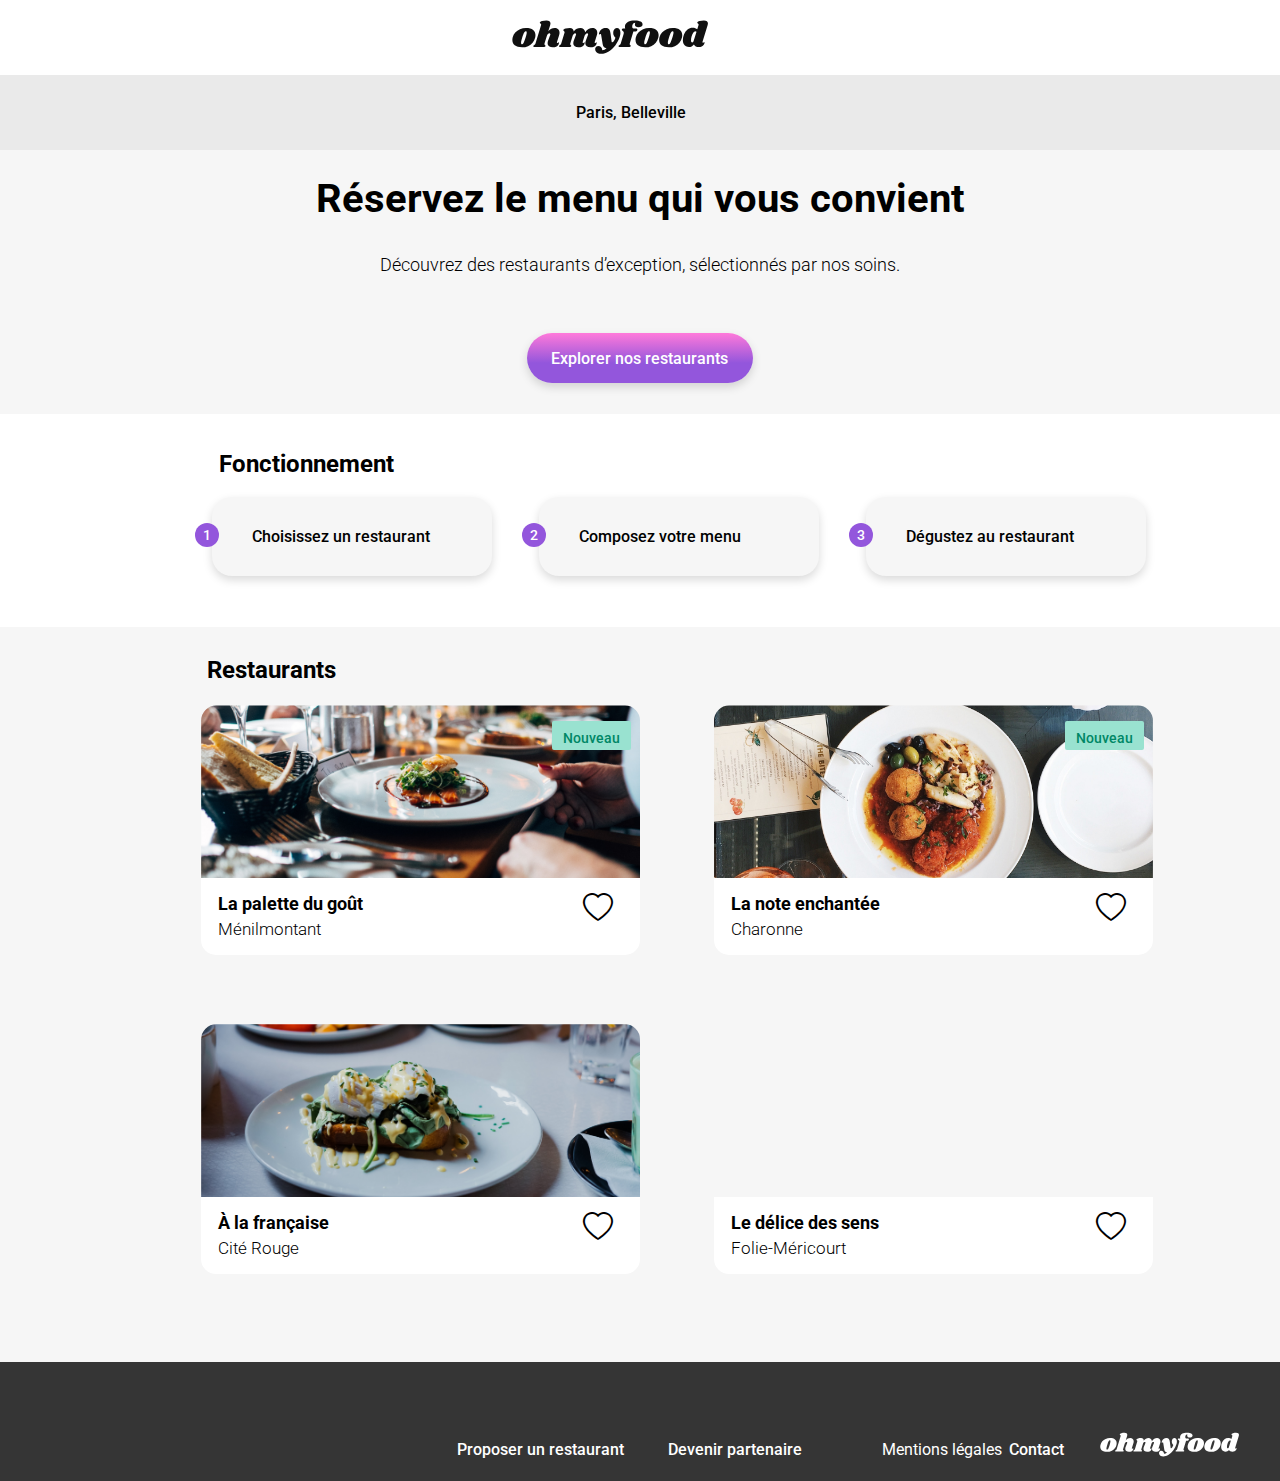
==== commit 0ff47783: "Placement du coeur et Hover pour tablette restau" ====
--- a/HTML/Accueil.html
+++ b/HTML/Accueil.html
@@ -78,8 +78,7 @@
                                             <h2 class="Description__text--name">La palette du goût</h2>
                                             <h3 class="Description__text--district">Ménilmontant</h3>
                                         </div>                                      
-                                            <input class="Information__Box--heart" type="checkbox">
-                                            <label class="Information__Box--label" for="Information__Box--heart"></label>                                                                                                                                                                                                                                                                                                                                                                                                                                                                                                                                                                                                                                                          
+                                        <i class="bi bi-heart"></i>                                                                                                                                                                                                                                                                                                                                                                                                                                                                                                                                                                                                                                                       
                                     </div>                                                                                
                                 </div>                                       
                             </a>                                                                                               
@@ -92,9 +91,7 @@
                                                 <h2 class="Description__text--name">La note enchantée</h2>
                                                 <h3 class="Description__text--district">Charonne</h3>
                                             </div>
-                                            <input class="Information__Box--heart" type="checkbox">
-                                            <label class="Information__Box--label" for="Information__Box--heart"></label>
-                                                                                                                              
+                                            <i class="bi bi-heart"></i>                                             
                                         </div>                                                                            
                                 </div>                
                             </a>                                                                         
@@ -107,8 +104,7 @@
                                                 <h2 class="Description__text--name">À la française</h2>
                                                 <h3 class="Description__text--district">Cité Rouge</h3>
                                             </div>
-                                            <input class="Information__Box--heart" type="checkbox">
-                                            <label class="Information__Box--label" for="Information__Box--heart"></label>    
+                                            <i class="bi bi-heart"></i>   
                                         </div>                                                                           
                                 </div>                                        
                             </a>                                
@@ -121,8 +117,7 @@
                                                 <h2 class="Description__text--name">Le délice des sens</h2>
                                                 <h3 class="Description__text--district">Folie-Méricourt</h3>
                                             </div>
-                                            <input class="Information__Box--heart" type="checkbox">
-                                            <label class="Information__Box--label" for="Information__Box--heart"></label>
+                                            <i class="bi bi-heart"></i>
                                         </div>
                                 </div>
                             </a>
--- a/SASS/Desktop/Accueil-Desktop.css
+++ b/SASS/Desktop/Accueil-Desktop.css
@@ -80,28 +80,13 @@
   /*mixins Section HowItWorks*/
   /*mixins section cards restaurant*/
   /*Mixin page menu*/
+  /*@import '../Accueil__Animation&Transition.scss';*/
   /*Général*/
   /*Main*/
   /*Header*/
   /* Explore__section*/
   /*How It Works Section*/
   /*Main-Article, restaurant lien et carte de présentation*/
-  /* .bi-heart{
-   display: grid;
-   grid-area: 2/7/3/8;
-   @include HeartSize;            
-   cursor: pointer;              
-   color:black;    
-   font-weight: 100;                                
-       &:hover::before{
-           font-family: "bootstrap-icons";
-           content:"\F415";
-           background: $HeartGradient; 
-           background-clip: text;
-           -webkit-background-clip: text;
-           -webkit-text-fill-color: transparent;
-       }                                                                                            
-   } */
 }
 @media screen and (min-width: 1024px) and (max-width: 2500px) and (min-width: 1024px) and (max-width: 2500px) {
   #Generic__Footer {
@@ -501,22 +486,8 @@
     max-height: 77px;
     padding-right: 5%;
   }
-  .Information__Box--heart[type=checkbox] {
-    display: none;
-    grid-area: 2/7/3/8;
-    width: 30px;
-    height: 30px;
-    font-size: 30px;
-    cursor: pointer;
-    visibility: hidden;
-    position: absolute;
-  }
-  .Information__Box--label::before {
-    font-family: "bootstrap-icons";
-    content: "\f417";
-    position: absolute;
-  }
-  .Information__Box--label {
+  .bi-heart {
+    display: grid;
     grid-area: 2/7/3/8;
     width: 30px;
     height: 30px;
@@ -524,10 +495,8 @@
     cursor: pointer;
     color: black;
     font-weight: 100;
-    position: absolute;
-  }
-  .Information__Box--label:hover::before {
-    position: absolute;
+  }
+  .bi-heart:hover::before {
     font-family: "bootstrap-icons";
     content: "\f415";
     background: linear-gradient(to top, #ff79da 40%, #9356dc);
@@ -535,13 +504,6 @@
     -webkit-background-clip: text;
     -webkit-text-fill-color: transparent;
   }
-  .Information__Box--heart[type=checkbox]:checked ~ label::before {
-    background: linear-gradient(to top, #ff79da 40%, #9356dc);
-    background-clip: text;
-    -webkit-background-clip: text;
-    -webkit-text-fill-color: transparent;
-    position: absolute;
-  }
   .Description__text {
     display: grid;
     grid-template-columns: 1fr;
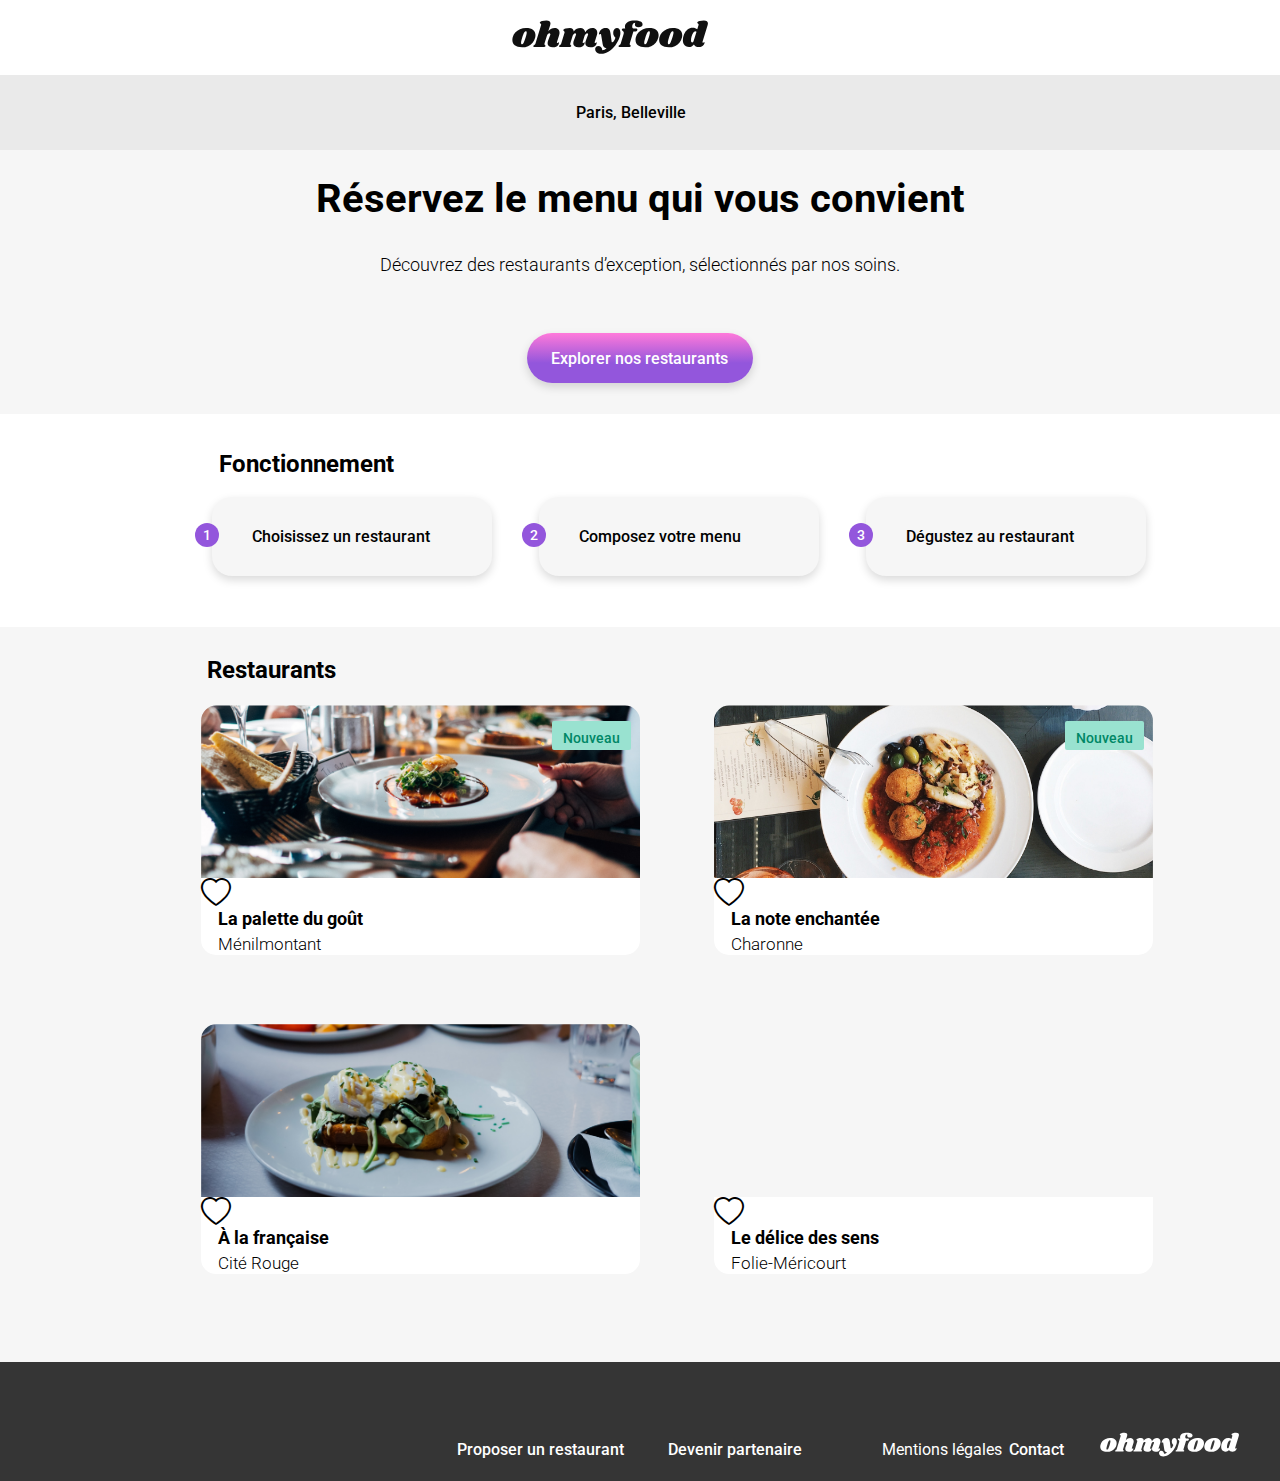
==== commit 38592f4e: "Animation du coeur dans les menus finalisé modif HTML pour gérer l'animation passage d'un ::before v" ====
--- a/HTML/Accueil.html
+++ b/HTML/Accueil.html
@@ -78,7 +78,9 @@
                                             <h2 class="Description__text--name">La palette du goût</h2>
                                             <h3 class="Description__text--district">Ménilmontant</h3>
                                         </div>                                      
-                                        <i class="bi bi-heart"></i>                                                                                                                                                                                                                                                                                                                                                                                                                                                                                                                                                                                                                                                       
+                                        <div class="Heartbox">
+                                            <i class="bi bi-heart"></i>
+                                        </div>                                                                                                                                                                                                                                                                                                                                                                                                                                                                                                                                                                                                                                                       
                                     </div>                                                                                
                                 </div>                                       
                             </a>                                                                                               
@@ -91,7 +93,9 @@
                                                 <h2 class="Description__text--name">La note enchantée</h2>
                                                 <h3 class="Description__text--district">Charonne</h3>
                                             </div>
-                                            <i class="bi bi-heart"></i>                                             
+                                            <div class="Heartbox">
+                                                <i class="bi bi-heart"></i>
+                                            </div>                                             
                                         </div>                                                                            
                                 </div>                
                             </a>                                                                         
@@ -104,7 +108,9 @@
                                                 <h2 class="Description__text--name">À la française</h2>
                                                 <h3 class="Description__text--district">Cité Rouge</h3>
                                             </div>
-                                            <i class="bi bi-heart"></i>   
+                                            <div class="Heartbox">
+                                                <i class="bi bi-heart"></i>
+                                            </div>   
                                         </div>                                                                           
                                 </div>                                        
                             </a>                                
@@ -117,7 +123,9 @@
                                                 <h2 class="Description__text--name">Le délice des sens</h2>
                                                 <h3 class="Description__text--district">Folie-Méricourt</h3>
                                             </div>
-                                            <i class="bi bi-heart"></i>
+                                            <div class="Heartbox">
+                                                <i class="bi bi-heart"></i>
+                                            </div>
                                         </div>
                                 </div>
                             </a>
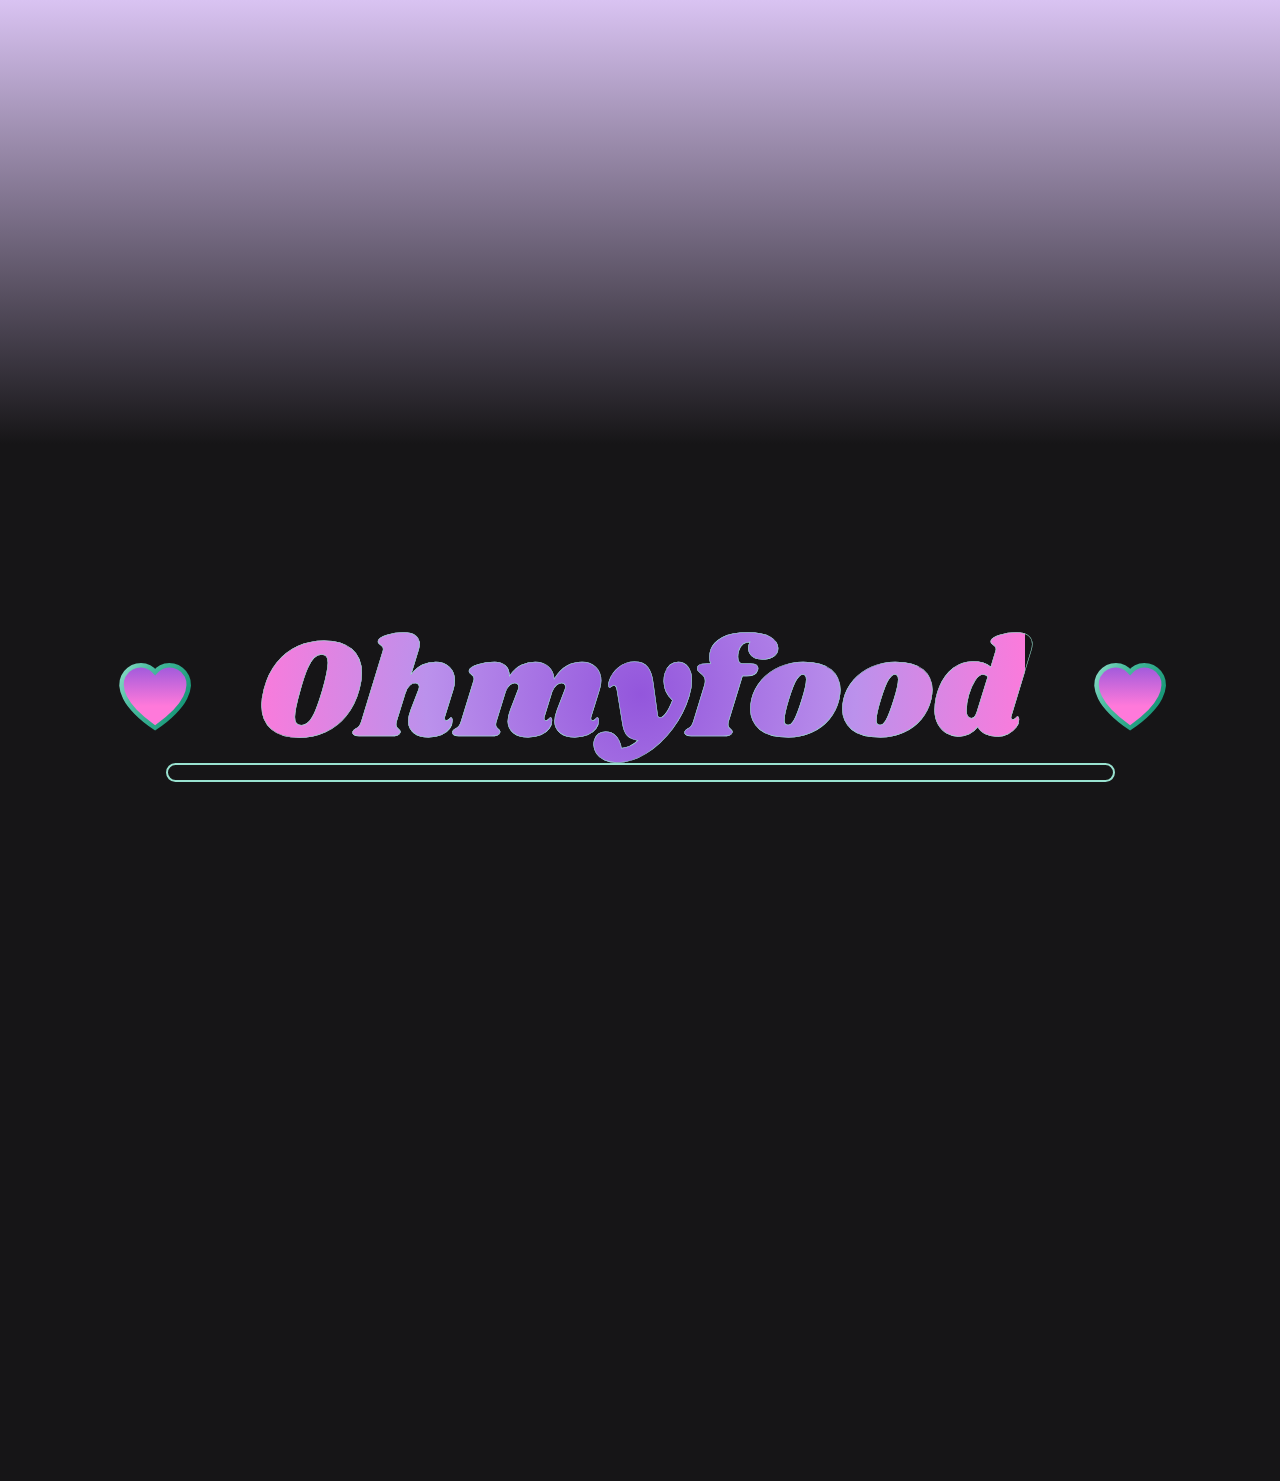
==== commit da48286e: "Structure HTML et Style CSS du Loader finalisé. Usage des ::before et ::after sur les icones et le t" ====
--- a/HTML/Accueil.html
+++ b/HTML/Accueil.html
@@ -11,12 +11,26 @@
         <link href="https://fonts.googleapis.com/css2?family=Shrikhand&display=swap" rel="stylesheet">
         <link href="https://fonts.googleapis.com/css2?family=Roboto:ital,wght@0,100;0,300;0,400;0,500;0,700;0,900;1,100;1,300;1,400;1,500;1,700;1,900&display=swap" rel="stylesheet">
         <link rel="stylesheet" href="https://cdnjs.cloudflare.com/ajax/libs/font-awesome/6.2.1/css/all.min.css" integrity="sha512-MV7K8+y+gLIBoVD59lQIYicR65iaqukzvf/nwasF0nqhPay5w/9lJmVM2hMDcnK1OnMGCdVK+iQrJ7lzPJQd1w==" crossorigin="anonymous" referrerpolicy="no-referrer">
-        <link rel="stylesheet" href="https://cdn.jsdelivr.net/npm/bootstrap-icons@1.11.3/font/bootstrap-icons.min.css">
+        <link rel="stylesheet" href="https://cdn.jsdelivr.net/npm/bootstrap-icons@1.11.3/font/bootstrap-icons.min.css">     
         <link rel="stylesheet" media="screen and (min-width: 320px) and (max-width: 780px)" href="../SASS/Mobile/Accueil-Mobile.css" type="text/css">
         <link rel="stylesheet" media="screen and (min-width : 1024px) and (max-width : 2500px)" href="../SASS/Desktop/Accueil-Desktop.css" type="text/css">
         <link rel="stylesheet" media="screen and (min-width : 780.1px) and (max-width : 1023.9px)" href="../SASS/Tablette/Accueil-Tablette.css" type="text/css">
+        <link rel="stylesheet" href="../SASS/Loader.css" type="text/css">        
     </head>                 
     <body>
+        <div id="Loader">
+            <div class="Loader__Container">
+                <div class="Loader__Container--heart">
+                    <i class="bi bi-heart"></i>
+                </div>
+                <div class="Loader__Container--name">                    
+                </div>
+                <div class="Loader__Container--heart">
+                    <i class="bi bi-heart"></i>
+                </div>                                                          
+                <div class="Loader__Container--underline"></div>                                
+            </div>
+        </div>
         <main>
             <header id="Head__site">
                 <nav class="Navbar">
--- a/SASS/Mobile/Accueil-Mobile.css
+++ b/SASS/Mobile/Accueil-Mobile.css
@@ -3,13 +3,38 @@
 /*Variables*/
 /*color*/
 /*Font*/
-/*Sizing Width Height Box-Sizing*/
+/*Sizing Width Height Box-Sizing Margin*/
 /*rendre visible ou caché un élément*/
 /*Mixins générales*/
 /*Mixins Navbar*/
 /*mixins Section HowItWorks*/
 /*mixins section cards restaurant*/
 /*Mixin page menu*/
+/*Animations, Transition*/
+@keyframes Heartbeat {
+  0% {
+    transform: scale(1);
+  }
+  50% {
+    transform: scale(1.1);
+  }
+  100% {
+    transform: scale(1);
+  }
+}
+@keyframes Menu__arrival {
+  0% {
+    opacity: 0;
+    transform-origin: 100% 0;
+  }
+  50% {
+    opacity: 0.5;
+  }
+  100% {
+    opacity: 1;
+    transform-origin: 100% 100%;
+  }
+}
 /*Footer générique ohmyfood*/
 #Generic__Footer {
   display: flex;
@@ -72,43 +97,99 @@
 
 @media screen and (min-width: 1024px) and (max-width: 2500px) {
   #Generic__Footer {
-    flex-flow: row-reverse;
-    align-items: center;
-    padding-bottom: 30px;
-    padding-top: 30px;
+    display: grid;
+    align-items: end;
+    grid-template-columns: 1fr;
+    grid-template-rows: 1fr;
+    grid-template-areas: "Container__List";
     min-height: 114px;
   }
   .Container__List {
-    flex-flow: row-reverse;
-    align-items: flex-end;
+    grid-area: Container__List;
+    display: grid;
+    grid-template-columns: repeat(8, 1fr);
+    grid-template-rows: 1fr;
     padding-right: 3%;
-    gap: 75px;
+    gap: 3%;
+    position: relative;
+  }
+  .Container__List--logo {
+    display: inline-grid;
+    grid-area: 1/8/1/8;
+    align-self: self-start;
+    position: absolute;
+    top: -45%;
   }
   .List__Info {
-    display: inline-flex;
-    flex-direction: row;
-    gap: 15px;
+    grid-area: 1/1/1/8;
+    display: grid;
+    grid-template-columns: repeat(4, 1.5fr) 0.5fr;
+    grid-template-rows: 1fr;
+    justify-items: end;
+    justify-self: end;
   }
   .List__Info--suggest {
-    gap: 11px;
+    display: inline-block;
+    grid-area: 1/1/1/3;
+    justify-self: start;
+    margin-left: -18%;
   }
   .List__Info--partner {
-    gap: 10px;
+    display: inline-block;
+    grid-area: 1/2/1/4;
+    justify-self: start;
+    padding-left: 16%;
   }
   .List__Info--legal {
-    margin-left: 20px;
+    display: inline-block;
+    grid-area: 1/4/1/5;
+  }
+  .List__Info--contact {
+    display: inline-block;
+    justify-self: start;
+    grid-area: 1/5/1/6;
+  }
+  .List__Info--contact {
+    display: inline-block;
+    justify-self: start;
+    grid-area: 1/5/1/6;
   }
 }
 /*Variables*/
 /*color*/
 /*Font*/
-/*Sizing Width Height Box-Sizing*/
+/*Sizing Width Height Box-Sizing Margin*/
 /*rendre visible ou caché un élément*/
 /*Mixins générales*/
 /*Mixins Navbar*/
 /*mixins Section HowItWorks*/
 /*mixins section cards restaurant*/
 /*Mixin page menu*/
+/*Animations, Transition*/
+@keyframes Heartbeat {
+  0% {
+    transform: scale(1);
+  }
+  50% {
+    transform: scale(1.1);
+  }
+  100% {
+    transform: scale(1);
+  }
+}
+@keyframes Menu__arrival {
+  0% {
+    opacity: 0;
+    transform-origin: 100% 0;
+  }
+  50% {
+    opacity: 0.5;
+  }
+  100% {
+    opacity: 1;
+    transform-origin: 100% 100%;
+  }
+}
 /*Général*/
 * {
   font-family: "Roboto", sans-serif;
@@ -119,19 +200,20 @@
   body {
     width: 100%;
     margin: 0;
-  }
-  /*Main-Container*/
-  .Main-Container {
-    display: flex;
-    flex-flow: column nowrap;
-    justify-content: center;
-    align-items: center;
-    min-width: 320px;
-    max-width: 100%;
-    box-sizing: border-box;
-  }
-  /*Header*/
-  /*Header*/
+    padding: 0;
+    position: relative;
+  }
+  /*Main*/
+  main {
+    display: flex;
+    flex-flow: column nowrap;
+    justify-content: center;
+    align-items: center;
+    min-width: 320px;
+    max-width: 100%;
+    box-sizing: border-box;
+    background-color: #FFFFFF;
+  }
   /*Header*/
   #Head__site {
     display: flex;
@@ -170,17 +252,6 @@
   .Navbar__GeoLoc--sample {
     font-weight: 500;
     font-size: 1rem;
-  }
-  /*Main*/
-  main {
-    display: flex;
-    flex-flow: column nowrap;
-    justify-content: center;
-    align-items: center;
-    min-width: 320px;
-    max-width: 100%;
-    box-sizing: border-box;
-    background-color: #FFFFFF;
   }
   /* Explore__section*/
   #Explore {
@@ -224,15 +295,18 @@
   }
   #Explore .C-Explore__Site--Btn {
     font-weight: 500;
+    font-size: 1rem;
     color: #FFFFFF;
     border-radius: 25px;
-    background: linear-gradient(to top, #9356DC, #FF79DA);
+    background: linear-gradient(to top, #9356dc 40%, #ff79da);
     padding: 13px 16px;
-    box-shadow: 0px 4px 10px 0px rgba(0, 0, 0, 0.25);
+    box-shadow: 0px 4px 10px 0px rgba(0, 0, 0, 0.15);
     border: none;
+    transition: all 0.5s ease-out;
   }
   #Explore .C-Explore__Site--Btn:hover {
-    background: linear-gradient(to top, #9356DC, #FF79DA);
+    opacity: 0.8;
+    box-shadow: 0px 4px 15px 0px rgba(0, 0, 0, 0.35);
   }
   /*How It Works Section*/
   #HowItWorks {
@@ -286,7 +360,7 @@
     width: 24px;
     height: 24px;
     border-radius: 50%;
-    background-color: #9356DC;
+    background-color: #9356dc;
     color: #FFFFFF;
     font-size: 0.875rem;
     font-weight: 500;
@@ -313,7 +387,7 @@
     color: #7e7e7e;
   }
   .C-HowItWorks__BlockStep--Btn .fa-store {
-    color: #9356DC;
+    color: #9356dc;
   }
   /*Main-Article, restaurant lien et carte de présentation*/
   #Main__Article {
@@ -362,6 +436,7 @@
     grid-template-columns: repeat(10, 1fr);
     grid-template-rows: repeat(10, 1fr);
     border-radius: 15px;
+    position: relative;
   }
   .Card__Box--IMG {
     grid-area: 1/1/8/11;
@@ -373,12 +448,12 @@
     max-width: 100%;
   }
   .Card__Box--new {
-    grid-area: 3/9/4/11;
+    grid-area: 3/8/4/11;
     background-color: #99E2D0;
     color: #008766;
     width: 90%;
     height: 45%;
-    padding: 5px 0px;
+    padding: 10px 0px;
     border-radius: 2px;
     font-size: 0.875rem;
     font-weight: 500;
@@ -386,21 +461,69 @@
     justify-content: center;
     align-items: center;
     z-index: 2;
+    margin: auto;
   }
   .Information__Box {
-    grid-area: 8/1/11/11;
+    grid-area: 8/1/11/10;
     display: flex;
     flex-flow: row;
     justify-content: space-between;
     align-items: center;
-    height: 30%;
-    padding: 15px 25px 15px 15px;
+    height: 60%;
+    padding: 4.5% 7.5% 4.5% 4.5%;
     background-color: #ffffff;
     border-radius: 0 0 15px 15px;
     color: black;
-  }
-  .Information__Box i {
+    position: absolute;
+    width: 100%;
+    top: -30%;
+  }
+  .Information__Box .Heartbox {
+    display: flex;
+    position: relative;
+    margin-top: 31px;
+    width: 31px;
+    height: 31px;
+    animation: Heartbeat 0.3s ease-in-out 2 0.5s;
+  }
+  .Information__Box .Heartbox .bi-heart {
+    display: flex;
+    position: absolute;
+    top: 3%;
+    right: 5%;
+    width: 30px;
+    height: 30px;
     font-size: 30px;
+    font-weight: 100;
+    cursor: pointer;
+    color: black;
+    transition: all 0.5s cubic-bezier(0.7, 0.04, 0.71, 0.36);
+  }
+  .Information__Box .Heartbox:hover > .bi-heart {
+    opacity: 0;
+  }
+  .Information__Box .Heartbox::after {
+    font-family: "bootstrap-icons";
+    content: "\f415";
+    background: linear-gradient(to top, #ff79da 40%, #9356dc);
+    background-clip: text;
+    -webkit-background-clip: text;
+    -webkit-text-fill-color: transparent;
+    font-size: 30px;
+    width: 30px;
+    height: 30px;
+    opacity: 0;
+    transition: all 0.5s cubic-bezier(0.7, 0.04, 0.71, 0.36);
+  }
+  .Information__Box .Heartbox:hover::after {
+    font-family: "bootstrap-icons";
+    content: "\f415";
+    background: linear-gradient(to top, #ff79da 40%, #9356dc);
+    background-clip: text;
+    -webkit-background-clip: text;
+    -webkit-text-fill-color: transparent;
+    opacity: 1;
+    animation: Heartbeat 0.3s ease-in-out 2 0.5s;
   }
   .Description__text {
     display: flex;
@@ -423,4 +546,18 @@
   .Cards__Container .Restaurant__link:nth-child(5) .Card__Box--new:first-child {
     visibility: hidden;
   }
+}
+@media screen and (min-width: 320px) and (max-width: 369px) {
+  .Card__Box {
+    grid-template-rows: repeat(8, 1fr);
+  }
+  .Card__Box--new {
+    grid-area: 3/8/4/11;
+  }
+  .Information__Box {
+    grid-area: 7/1/11/10;
+    top: -40%;
+    max-height: -moz-fit-content;
+    max-height: fit-content;
+  }
 }/*# sourceMappingURL=Accueil-Mobile.css.map */--- a/SASS/Desktop/Accueil-Desktop.css
+++ b/SASS/Desktop/Accueil-Desktop.css
@@ -4,14 +4,38 @@
   /*Variables*/
   /*color*/
   /*Font*/
-  /*Sizing Width Height Box-Sizing*/
+  /*Sizing Width Height Box-Sizing Margin*/
   /*rendre visible ou caché un élément*/
-  /*Animations, Transition*/
   /*Mixins générales*/
   /*Mixins Navbar*/
   /*mixins Section HowItWorks*/
   /*mixins section cards restaurant*/
   /*Mixin page menu*/
+  /*Animations, Transition*/
+  @keyframes Heartbeat {
+    0% {
+      transform: scale(1);
+    }
+    50% {
+      transform: scale(1.1);
+    }
+    100% {
+      transform: scale(1);
+    }
+  }
+  @keyframes Menu__arrival {
+    0% {
+      opacity: 0;
+      transform-origin: 100% 0;
+    }
+    50% {
+      opacity: 0.5;
+    }
+    100% {
+      opacity: 1;
+      transform-origin: 100% 100%;
+    }
+  }
   /*Footer générique ohmyfood*/
   #Generic__Footer {
     display: flex;
@@ -72,15 +96,25 @@
   /*Variables*/
   /*color*/
   /*Font*/
-  /*Sizing Width Height Box-Sizing*/
+  /*Sizing Width Height Box-Sizing Margin*/
   /*rendre visible ou caché un élément*/
-  /*Animations, Transition*/
   /*Mixins générales*/
   /*Mixins Navbar*/
   /*mixins Section HowItWorks*/
   /*mixins section cards restaurant*/
   /*Mixin page menu*/
-  /*@import '../Accueil__Animation&Transition.scss';*/
+  /*Animations, Transition*/
+  /*Variables*/
+  /*color*/
+  /*Font*/
+  /*Sizing Width Height Box-Sizing Margin*/
+  /*rendre visible ou caché un élément*/
+  /*Mixins générales*/
+  /*Mixins Navbar*/
+  /*mixins Section HowItWorks*/
+  /*mixins section cards restaurant*/
+  /*Mixin page menu*/
+  /*Animations, Transition*/
   /*Général*/
   /*Main*/
   /*Header*/
@@ -142,8 +176,80 @@
     justify-self: start;
     grid-area: 1/5/1/6;
   }
+  .List__Info--contact {
+    display: inline-block;
+    justify-self: start;
+    grid-area: 1/5/1/6;
+  }
 }
 @media screen and (min-width: 1024px) and (max-width: 2500px) {
+  @keyframes Heartbeat {
+    0% {
+      transform: scale(1);
+    }
+    50% {
+      transform: scale(1.1);
+    }
+    100% {
+      transform: scale(1);
+    }
+  }
+  @keyframes Menu__arrival {
+    0% {
+      opacity: 0;
+      transform-origin: 100% 0;
+    }
+    50% {
+      opacity: 0.5;
+    }
+    100% {
+      opacity: 1;
+      transform-origin: 100% 100%;
+    }
+  }
+  @keyframes Heartbeat {
+    0% {
+      transform: scale(1);
+    }
+    50% {
+      transform: scale(1.1);
+    }
+    100% {
+      transform: scale(1);
+    }
+  }
+  @keyframes Menu__arrival {
+    0% {
+      opacity: 0;
+      transform-origin: 100% 0;
+    }
+    50% {
+      opacity: 0.5;
+    }
+    100% {
+      opacity: 1;
+      transform-origin: 100% 100%;
+    }
+  }
+  #Loader {
+    display: grid;
+    align-items: center;
+    justify-items: center;
+    background: #f6f6f6;
+    height: 100%;
+    width: 100%;
+    z-index: 3;
+  }
+  #Loader > div {
+    display: flex;
+    flex-flow: row wrap;
+    justify-content: center;
+    align-content: center;
+  }
+  #Loader > div--name {
+    width: 100%;
+    height: 100%;
+  }
   * {
     font-family: "Roboto", sans-serif;
     margin: 0;
@@ -157,6 +263,7 @@
     gap: 0px 0px;
     grid-auto-flow: row;
     grid-template-areas: "main" "Generic__Footer";
+    position: relative;
   }
   main {
     grid-area: main;
@@ -191,9 +298,12 @@
     grid-template-columns: repeat(20, 1fr);
     justify-self: center;
     align-self: center;
+    position: absolute;
+    left: 8%;
   }
   .Navbar__Title img {
     grid-area: 1/9/2/11;
+    min-width: 200px;
   }
   .Navbar__GeoLoc {
     display: grid;
@@ -201,15 +311,16 @@
     grid-area: 2/1/3/6;
     background-color: #EAEAEA;
     padding: 15.5px 0;
+    justify-items: center;
   }
   .Navbar__GeoLoc--sample {
     font-weight: 500;
     font-size: 1rem;
-    grid-area: 2/10/2/13;
+    grid-area: 2/9/2/13;
   }
   .Navbar__GeoLoc i {
     grid-area: 2/9/2/10;
-    justify-self: center;
+    justify-self: end;
   }
   #Explore {
     display: grid;
@@ -253,23 +364,18 @@
     min-width: 65%;
     justify-self: center;
     font-weight: 500;
+    font-size: 1rem;
     color: #FFFFFF;
     border-radius: 25px;
     background: linear-gradient(to top, #9356dc 40%, #ff79da);
     padding: 13px 16px;
     box-shadow: 0px 4px 10px 0px rgba(0, 0, 0, 0.15);
     border: none;
-    transition: 0.3s ease-in-out;
-    font-size: 1rem;
+    transition: all 0.5s ease-out;
   }
   .C-Explore__Site--Btn:hover {
-    font-weight: 500;
-    color: #FFFFFF;
-    border-radius: 25px;
-    background: linear-gradient(to top, #a16be0 40%, #ff7edb);
-    padding: 13px 16px;
+    opacity: 0.8;
     box-shadow: 0px 4px 15px 0px rgba(0, 0, 0, 0.35);
-    border: none;
   }
   #HowItWorks {
     display: grid;
@@ -456,19 +562,20 @@
     max-height: 231px;
   }
   .Card__Box--new {
-    grid-area: 4/9/5/11;
+    grid-area: 4/9/6/11;
     background-color: #99E2D0;
     color: #008766;
     width: 90%;
     height: 45%;
-    padding: 9px 0;
+    padding: 4px 0;
     border-radius: 2px;
     font-size: 0.875rem;
     font-weight: 500;
     display: grid;
     justify-content: center;
-    align-items: normal;
+    align-items: center;
     z-index: 2;
+    align-content: center;
     position: absolute;
     top: -28%;
   }
@@ -486,23 +593,53 @@
     max-height: 77px;
     padding-right: 5%;
   }
-  .bi-heart {
-    display: grid;
-    grid-area: 2/7/3/8;
+  .Information__Box .Heartbox {
+    display: grid;
+    grid-area: 2/7/3/9;
+    position: relative;
+    margin-top: 10px;
+    width: 31px;
+    height: 31px;
+    animation: Heartbeat 0.3s ease-in-out 2 0.5s;
+  }
+  .Information__Box .Heartbox .bi-heart {
+    display: flex;
+    position: absolute;
+    top: 3%;
+    right: 5%;
     width: 30px;
     height: 30px;
     font-size: 30px;
+    font-weight: 100;
     cursor: pointer;
     color: black;
-    font-weight: 100;
-  }
-  .bi-heart:hover::before {
+    transition: all 0.5s cubic-bezier(0.7, 0.04, 0.71, 0.36);
+  }
+  .Information__Box .Heartbox:hover > .bi-heart {
+    opacity: 0;
+  }
+  .Information__Box .Heartbox::after {
     font-family: "bootstrap-icons";
     content: "\f415";
     background: linear-gradient(to top, #ff79da 40%, #9356dc);
     background-clip: text;
     -webkit-background-clip: text;
     -webkit-text-fill-color: transparent;
+    font-size: 30px;
+    width: 30px;
+    height: 30px;
+    opacity: 0;
+    transition: all 0.5s cubic-bezier(0.7, 0.04, 0.71, 0.36);
+  }
+  .Information__Box .Heartbox:hover::after {
+    font-family: "bootstrap-icons";
+    content: "\f415";
+    background: linear-gradient(to top, #ff79da 40%, #9356dc);
+    background-clip: text;
+    -webkit-background-clip: text;
+    -webkit-text-fill-color: transparent;
+    opacity: 1;
+    animation: Heartbeat 0.3s ease-in-out 2 0.5s;
   }
   .Description__text {
     display: grid;
--- a/SASS/Tablette/Accueil-Tablette.css
+++ b/SASS/Tablette/Accueil-Tablette.css
@@ -4,14 +4,38 @@
   /*Variables*/
   /*color*/
   /*Font*/
-  /*Sizing Width Height Box-Sizing*/
+  /*Sizing Width Height Box-Sizing Margin*/
   /*rendre visible ou caché un élément*/
-  /*Animations, Transition*/
   /*Mixins générales*/
   /*Mixins Navbar*/
   /*mixins Section HowItWorks*/
   /*mixins section cards restaurant*/
   /*Mixin page menu*/
+  /*Animations, Transition*/
+  @keyframes Heartbeat {
+    0% {
+      transform: scale(1);
+    }
+    50% {
+      transform: scale(1.1);
+    }
+    100% {
+      transform: scale(1);
+    }
+  }
+  @keyframes Menu__arrival {
+    0% {
+      opacity: 0;
+      transform-origin: 100% 0;
+    }
+    50% {
+      opacity: 0.5;
+    }
+    100% {
+      opacity: 1;
+      transform-origin: 100% 100%;
+    }
+  }
   /*Footer générique ohmyfood*/
   #Generic__Footer {
     display: flex;
@@ -72,14 +96,14 @@
   /*Variables*/
   /*color*/
   /*Font*/
-  /*Sizing Width Height Box-Sizing*/
+  /*Sizing Width Height Box-Sizing Margin*/
   /*rendre visible ou caché un élément*/
-  /*Animations, Transition*/
   /*Mixins générales*/
   /*Mixins Navbar*/
   /*mixins Section HowItWorks*/
   /*mixins section cards restaurant*/
   /*Mixin page menu*/
+  /*Animations, Transition*/
   /*Général*/
   /*Main*/
   /*Header*/
@@ -140,8 +164,37 @@
     justify-self: start;
     grid-area: 1/5/1/6;
   }
+  .List__Info--contact {
+    display: inline-block;
+    justify-self: start;
+    grid-area: 1/5/1/6;
+  }
 }
 @media screen and (min-width: 780.1px) and (max-width: 1023.9px) {
+  @keyframes Heartbeat {
+    0% {
+      transform: scale(1);
+    }
+    50% {
+      transform: scale(1.1);
+    }
+    100% {
+      transform: scale(1);
+    }
+  }
+  @keyframes Menu__arrival {
+    0% {
+      opacity: 0;
+      transform-origin: 100% 0;
+    }
+    50% {
+      opacity: 0.5;
+    }
+    100% {
+      opacity: 1;
+      transform-origin: 100% 100%;
+    }
+  }
   * {
     font-family: "Roboto", sans-serif;
   }
@@ -149,6 +202,7 @@
     width: 100%;
     margin: 0;
     padding: 0;
+    position: relative;
   }
   main {
     display: flex;
@@ -240,23 +294,18 @@
   }
   .C-Explore__Site--Btn {
     font-weight: 500;
+    font-size: 1rem;
     color: #FFFFFF;
     border-radius: 25px;
     background: linear-gradient(to top, #9356dc 40%, #ff79da);
     padding: 13px 16px;
     box-shadow: 0px 4px 10px 0px rgba(0, 0, 0, 0.15);
     border: none;
-    transition: 0.3s ease-in-out;
-    font-size: 1rem;
+    transition: all 0.5s ease-out;
   }
   .C-Explore__Site--Btn:hover {
-    font-weight: 500;
-    color: #FFFFFF;
-    border-radius: 25px;
-    background: linear-gradient(to top, #a16be0 40%, #ff7edb);
-    padding: 13px 16px;
+    opacity: 0.8;
     box-shadow: 0px 4px 15px 0px rgba(0, 0, 0, 0.35);
-    border: none;
   }
   #HowItWorks {
     display: flex;
@@ -448,15 +497,16 @@
     color: #008766;
     width: 90%;
     height: 45%;
-    padding: 9px 0;
+    padding: 8% 0;
     border-radius: 2px;
     font-size: 0.875rem;
     font-weight: 500;
     display: grid;
     justify-content: center;
-    align-items: normal;
+    align-items: center;
     z-index: 2;
     position: absolute;
+    align-content: center;
     top: -90%;
   }
   .Information__Box {
@@ -474,48 +524,53 @@
     padding-right: 5%;
     top: -187%;
   }
-  .Heart__Check {
+  .Information__Box .Heartbox {
     display: grid;
     grid-area: 2/7/3/8;
-  }
-  .Heart__Check--box {
-    grid-area: 2/7/3/8;
+    position: relative;
+    margin-top: 10px;
+    width: 31px;
+    height: 31px;
+    animation: Heartbeat 0.3s ease-in-out 2 0.5s;
+  }
+  .Information__Box .Heartbox .bi-heart {
+    display: flex;
+    position: absolute;
+    top: 3%;
+    right: 5%;
     width: 30px;
     height: 30px;
     font-size: 30px;
-  }
-  .bi-heart {
-    display: grid;
-    grid-area: 2/7/3/8;
-    width: 30px;
-    height: 30px;
-    font-size: 30px;
+    font-weight: 100;
     cursor: pointer;
-    font-weight: 100;
     color: black;
-  }
-  .bi-heart:hover {
-    display: none;
-  }
-  .bi-heart-fill {
-    display: grid;
-    width: 30px;
-    height: 30px;
-    font-size: 30px;
-    grid-area: 2/7/3/8;
-    cursor: pointer;
-    align-self: flex-start;
+    transition: all 0.5s cubic-bezier(0.7, 0.04, 0.71, 0.36);
+  }
+  .Information__Box .Heartbox:hover > .bi-heart {
+    opacity: 0;
+  }
+  .Information__Box .Heartbox::after {
+    font-family: "bootstrap-icons";
+    content: "\f415";
     background: linear-gradient(to top, #ff79da 40%, #9356dc);
     background-clip: text;
     -webkit-background-clip: text;
     -webkit-text-fill-color: transparent;
-  }
-  .bi-heart-fill:hover {
-    display: grid;
+    font-size: 30px;
+    width: 30px;
+    height: 30px;
+    opacity: 0;
+    transition: all 0.5s cubic-bezier(0.7, 0.04, 0.71, 0.36);
+  }
+  .Information__Box .Heartbox:hover::after {
+    font-family: "bootstrap-icons";
+    content: "\f415";
     background: linear-gradient(to top, #ff79da 40%, #9356dc);
     background-clip: text;
     -webkit-background-clip: text;
     -webkit-text-fill-color: transparent;
+    opacity: 1;
+    animation: Heartbeat 0.3s ease-in-out 2 0.5s;
   }
   .Description__text {
     display: grid;
--- a/SASS/Loader.css
+++ b/SASS/Loader.css
@@ -0,0 +1,253 @@
+@charset "UTF-8";
+/*Variables*/
+/*color*/
+/*Font*/
+/*Sizing Width Height Box-Sizing Margin*/
+/*rendre visible ou caché un élément*/
+/*Mixins générales*/
+/*Mixins Navbar*/
+/*mixins Section HowItWorks*/
+/*mixins section cards restaurant*/
+/*Mixin page menu*/
+/*Animations, Transition*/
+@keyframes Heartbeat {
+  0% {
+    transform: scale(1);
+  }
+  50% {
+    transform: scale(1.1);
+  }
+  100% {
+    transform: scale(1);
+  }
+}
+@keyframes Menu__arrival {
+  0% {
+    opacity: 0;
+    transform-origin: 100% 0;
+  }
+  50% {
+    opacity: 0.5;
+  }
+  100% {
+    opacity: 1;
+    transform-origin: 100% 100%;
+  }
+}
+#Loader {
+  display: grid;
+  align-items: center;
+  justify-items: center;
+  background: linear-gradient(0deg, rgb(22, 21, 23) 82%, rgb(217, 195, 242) 100%);
+  height: 100%;
+  width: 100%;
+  position: absolute;
+  z-index: 3;
+}
+
+.Loader__Container {
+  display: flex;
+  flex-wrap: wrap;
+  justify-content: center;
+  align-items: center;
+  position: absolute;
+  top: 15%;
+}
+.Loader__Container--heart {
+  display: flex;
+  position: relative;
+  width: 30px;
+  height: 30px;
+}
+.Loader__Container--heart .bi-heart {
+  display: flex;
+  width: 30px;
+  height: 30px;
+  font-size: 20px;
+  font-family: "bootstrap-icons";
+  content: "\f415";
+  background: linear-gradient(298deg, rgb(0, 135, 102) 0%, rgb(76, 189, 161) 69%, rgb(153, 226, 208) 100%);
+  background-clip: text;
+  -webkit-background-clip: text;
+  -webkit-text-fill-color: transparent;
+  position: absolute;
+  top: 6%;
+  right: -3%;
+  justify-content: center;
+  align-items: center;
+}
+.Loader__Container--heart::before {
+  display: flex;
+  font-family: "bootstrap-icons";
+  content: "\f415";
+  background: linear-gradient(to top, #ff79da 40%, #9356dc);
+  background-clip: text;
+  -webkit-background-clip: text;
+  -webkit-text-fill-color: transparent;
+  width: 30px;
+  height: 30px;
+  font-size: 19px;
+  position: absolute;
+  top: 6%;
+  right: -3%;
+  justify-content: center;
+  align-items: center;
+}
+.Loader__Container--name {
+  display: inherit;
+  justify-content: center;
+  width: 260px;
+  position: relative;
+}
+.Loader__Container--name::before {
+  font-family: "Shrikhand", sans-serif;
+  font-size: 40px;
+  content: "Ohmyfood";
+  background: radial-gradient(circle, rgb(147, 86, 220) 0%, rgb(187, 145, 236) 54%, rgb(255, 121, 218) 100%);
+  background-clip: text;
+  -webkit-background-clip: text;
+  -webkit-text-fill-color: transparent;
+  -webkit-text-stroke: 0.5px #99E2D0;
+}
+.Loader__Container--underline {
+  display: inherit;
+  width: 90%;
+  height: 5px;
+  border: 2px solid #99E2D0;
+  border-radius: 15px;
+  position: absolute;
+  bottom: -20%;
+}
+
+@media screen and (min-width: 1024px) and (max-width: 2500px) {
+  #Loader {
+    background: linear-gradient(0deg, rgb(22, 21, 23) 70%, rgb(217, 195, 242) 100%);
+  }
+  .Loader__Container {
+    display: flex;
+    flex-wrap: nowrap;
+    justify-content: center;
+    align-items: center;
+    position: absolute;
+    top: 40%;
+  }
+  .Loader__Container--name {
+    width: 900px;
+  }
+  .Loader__Container--name::before {
+    font-family: "Shrikhand", sans-serif;
+    font-size: 140px;
+    content: "Ohmyfood";
+    background: radial-gradient(circle, rgb(147, 86, 220) 0%, rgb(187, 145, 236) 54%, rgb(255, 121, 218) 100%);
+    background-clip: text;
+    -webkit-background-clip: text;
+    -webkit-text-fill-color: transparent;
+    -webkit-text-stroke: 0.5px #99E2D0;
+  }
+  .Loader__Container--heart {
+    display: flex;
+    position: relative;
+    width: 75px;
+    height: 75px;
+  }
+  .Loader__Container--heart .bi-heart {
+    display: flex;
+    width: 75px;
+    height: 75px;
+    font-size: 72px;
+    font-family: "bootstrap-icons";
+    content: "\f415";
+    background: linear-gradient(298deg, rgb(0, 135, 102) 0%, rgb(76, 189, 161) 69%, rgb(153, 226, 208) 100%);
+    background-clip: text;
+    -webkit-background-clip: text;
+    -webkit-text-fill-color: transparent;
+    position: absolute;
+    top: 6%;
+    right: -3%;
+  }
+  .Loader__Container--heart::before {
+    display: flex;
+    font-family: "bootstrap-icons";
+    content: "\f415";
+    background: linear-gradient(to top, #ff79da 40%, #9356dc);
+    background-clip: text;
+    -webkit-background-clip: text;
+    -webkit-text-fill-color: transparent;
+    width: 75px;
+    height: 75px;
+    font-size: 70px;
+    position: absolute;
+    top: 6%;
+    right: -3%;
+  }
+  .Loader__Container--underline {
+    bottom: 7%;
+    height: 15px;
+  }
+}
+@media screen and (min-width: 780.1px) and (max-width: 1023.9px) {
+  #Loader {
+    background: linear-gradient(0deg, rgb(22, 21, 23) 67%, rgb(217, 195, 242) 100%);
+  }
+  .Loader__Container {
+    display: flex;
+    flex-wrap: nowrap;
+    justify-content: center;
+    align-items: center;
+    position: absolute;
+    top: 30%;
+  }
+  .Loader__Container--name {
+    width: 650px;
+  }
+  .Loader__Container--name::before {
+    font-family: "Shrikhand", sans-serif;
+    font-size: 100px;
+    content: "Ohmyfood";
+    background: radial-gradient(circle, rgb(147, 86, 220) 0%, rgb(187, 145, 236) 54%, rgb(255, 121, 218) 100%);
+    background-clip: text;
+    -webkit-background-clip: text;
+    -webkit-text-fill-color: transparent;
+    -webkit-text-stroke: 0.5px #99E2D0;
+  }
+  .Loader__Container--heart {
+    display: flex;
+    position: relative;
+    width: 55px;
+    height: 55px;
+  }
+  .Loader__Container--heart .bi-heart {
+    display: flex;
+    width: 55px;
+    height: 55px;
+    font-size: 51px;
+    font-family: "bootstrap-icons";
+    content: "\f415";
+    background: linear-gradient(298deg, rgb(0, 135, 102) 0%, rgb(76, 189, 161) 69%, rgb(153, 226, 208) 100%);
+    background-clip: text;
+    -webkit-background-clip: text;
+    -webkit-text-fill-color: transparent;
+    position: absolute;
+    top: 6%;
+    right: -3%;
+  }
+  .Loader__Container--heart::before {
+    display: flex;
+    font-family: "bootstrap-icons";
+    content: "\f415";
+    background: linear-gradient(to top, #ff79da 40%, #9356dc);
+    background-clip: text;
+    -webkit-background-clip: text;
+    -webkit-text-fill-color: transparent;
+    width: 55px;
+    height: 55px;
+    font-size: 49px;
+    position: absolute;
+    top: 6%;
+    right: -3%;
+  }
+  .Loader__Container--underline {
+    bottom: 7%;
+    height: 10px;
+  }
+}/*# sourceMappingURL=Loader.css.map */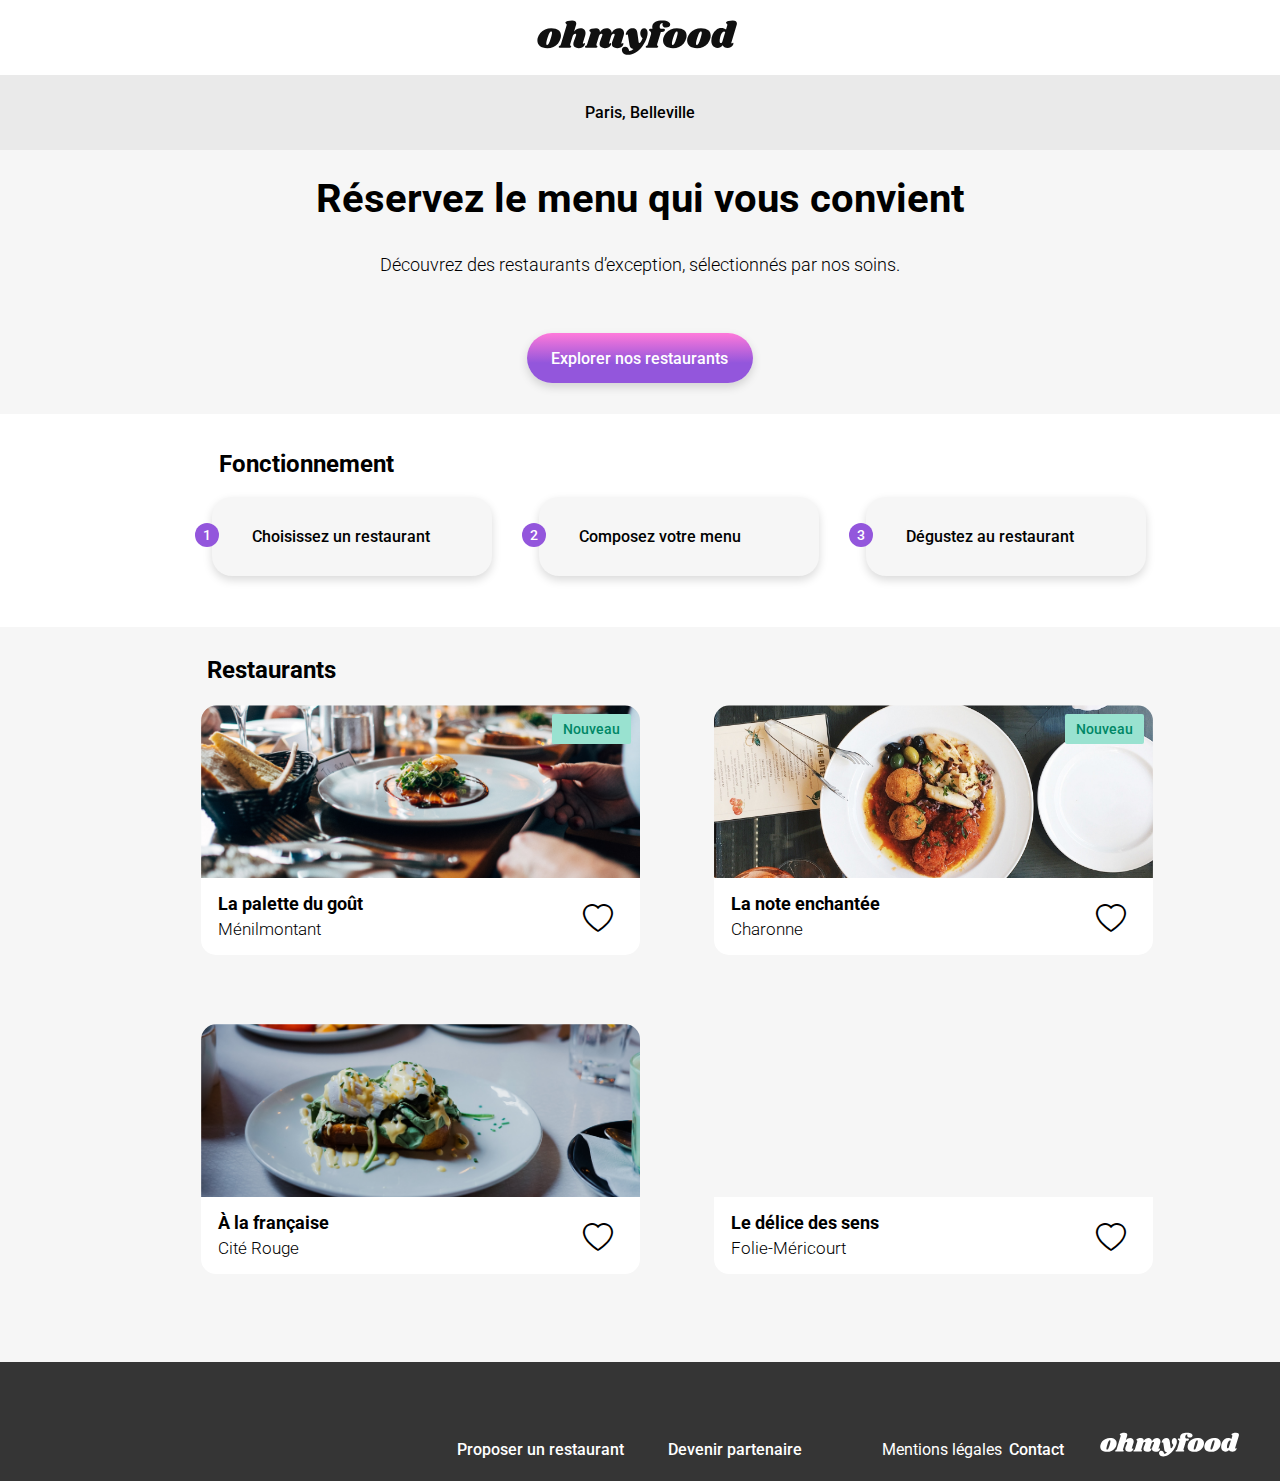
==== commit 7f225783: "retrait du loader suite bug de comilation" ====
--- a/HTML/Accueil.html
+++ b/HTML/Accueil.html
@@ -15,22 +15,10 @@
         <link rel="stylesheet" media="screen and (min-width: 320px) and (max-width: 780px)" href="../SASS/Mobile/Accueil-Mobile.css" type="text/css">
         <link rel="stylesheet" media="screen and (min-width : 1024px) and (max-width : 2500px)" href="../SASS/Desktop/Accueil-Desktop.css" type="text/css">
         <link rel="stylesheet" media="screen and (min-width : 780.1px) and (max-width : 1023.9px)" href="../SASS/Tablette/Accueil-Tablette.css" type="text/css">
-        <link rel="stylesheet" href="../SASS/Loader.css" type="text/css">        
+        
     </head>                 
     <body>
-        <div id="Loader">
-            <div class="Loader__Container">
-                <div class="Loader__Container--heart">
-                    <i class="bi bi-heart"></i>
-                </div>
-                <div class="Loader__Container--name">                    
-                </div>
-                <div class="Loader__Container--heart">
-                    <i class="bi bi-heart"></i>
-                </div>                                                          
-                <div class="Loader__Container--underline"></div>                                
-            </div>
-        </div>
+       
         <main>
             <header id="Head__site">
                 <nav class="Navbar">
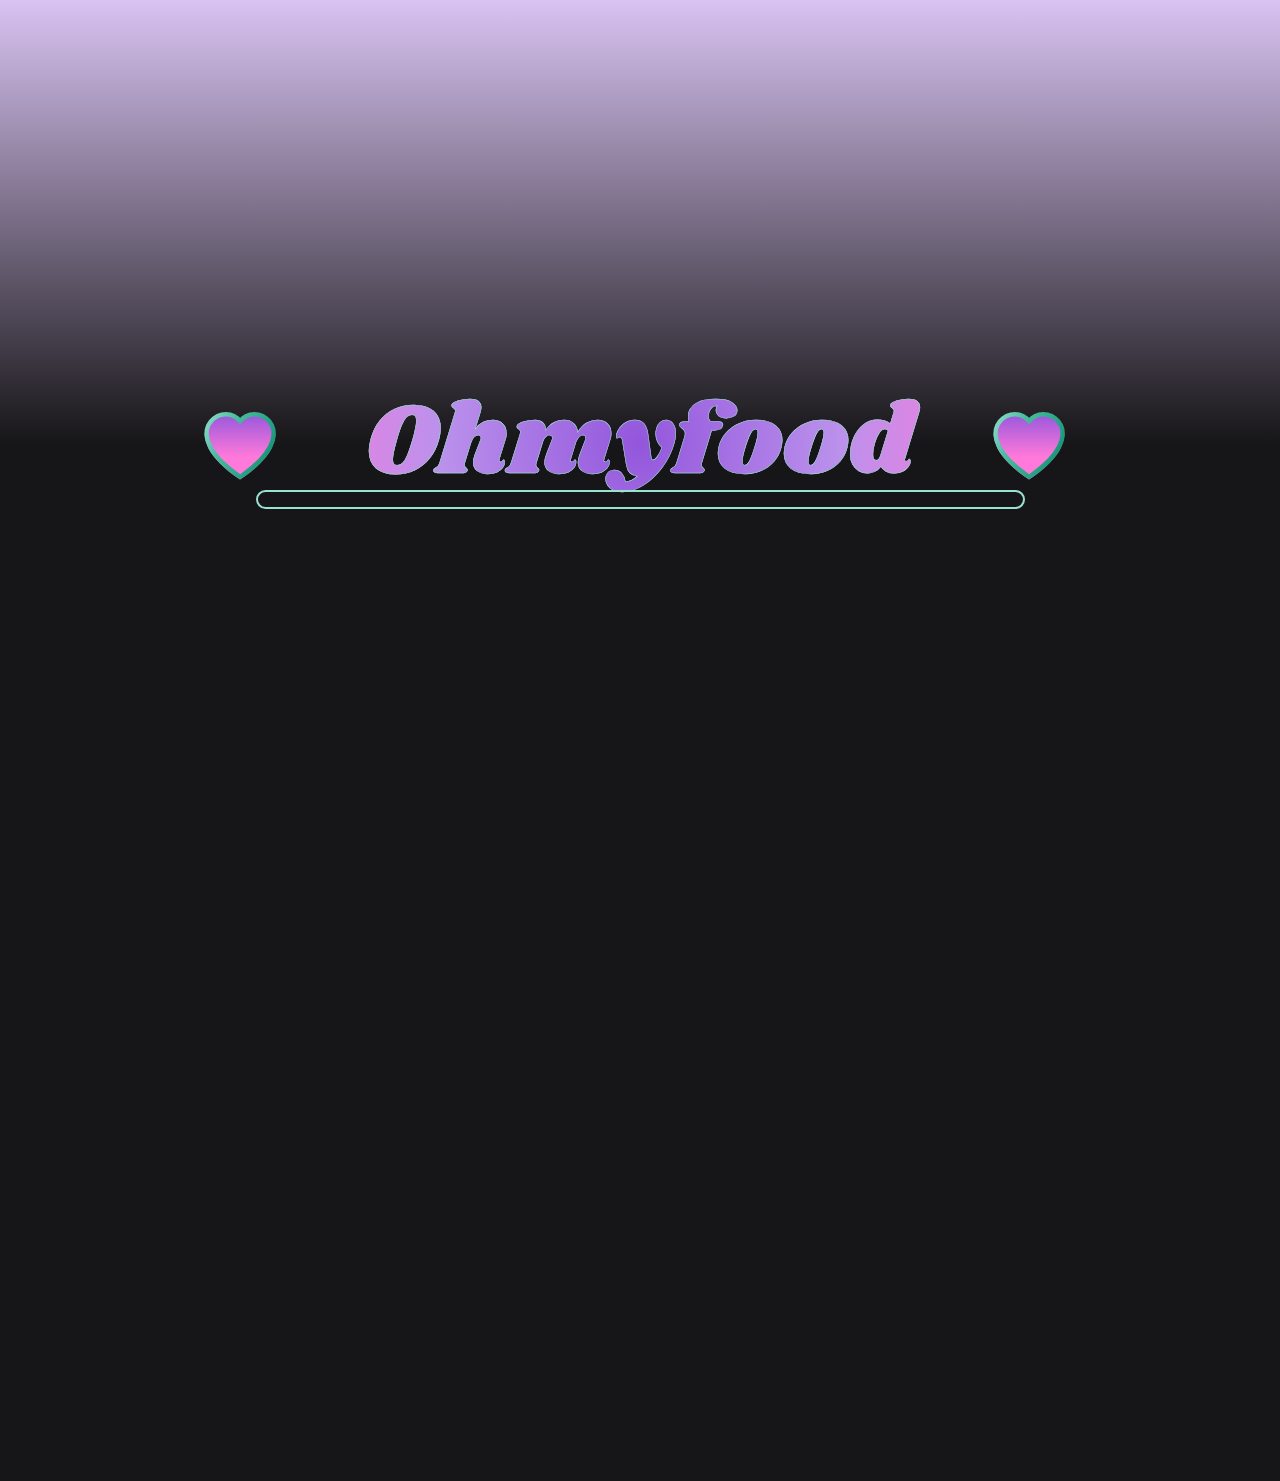
==== commit 73391a0d: "remise en place des fichiers loader et resolutoin pb de compilation" ====
--- a/HTML/Accueil.html
+++ b/HTML/Accueil.html
@@ -15,10 +15,22 @@
         <link rel="stylesheet" media="screen and (min-width: 320px) and (max-width: 780px)" href="../SASS/Mobile/Accueil-Mobile.css" type="text/css">
         <link rel="stylesheet" media="screen and (min-width : 1024px) and (max-width : 2500px)" href="../SASS/Desktop/Accueil-Desktop.css" type="text/css">
         <link rel="stylesheet" media="screen and (min-width : 780.1px) and (max-width : 1023.9px)" href="../SASS/Tablette/Accueil-Tablette.css" type="text/css">
-        
+        <link rel="stylesheet" href="../SASS/Loader.css" type="text/css">
     </head>                 
     <body>
-       
+        <div id="Loader">
+            <div class="Loader__Container">
+                <div class="Loader__Container--heart">
+                    <i class="bi bi-heart"></i>
+                </div>
+                <div class="Loader__Container--name">                    
+                </div>
+                <div class="Loader__Container--heart">
+                    <i class="bi bi-heart"></i>
+                </div>                                                          
+                <div class="Loader__Container--underline"></div>                                
+            </div>
+        </div>
         <main>
             <header id="Head__site">
                 <nav class="Navbar">
--- a/SASS/Loader.css
+++ b/SASS/Loader.css
@@ -0,0 +1,299 @@
+@charset "UTF-8";
+/*Style et Animations du Loader de la page d'accueil*/
+/*Variables*/
+/*color*/
+/*Font*/
+/*Sizing Width Height Box-Sizing Margin*/
+/*rendre visible ou caché un élément*/
+/*Mixins générales*/
+/*Mixins Navbar*/
+/*mixins Section HowItWorks*/
+/*mixins section cards restaurant*/
+/*Mixin page menu*/
+/*Animations, Transition*/
+@keyframes Heartbeat {
+  0% {
+    transform: scale(1);
+  }
+  50% {
+    transform: scale(1.1);
+  }
+  100% {
+    transform: scale(1);
+  }
+}
+@keyframes Menu__arrival {
+  0% {
+    opacity: 0;
+    transform-origin: 100% 0;
+  }
+  50% {
+    opacity: 0.5;
+  }
+  100% {
+    opacity: 1;
+    transform-origin: 100% 100%;
+  }
+}
+/*----------------------------------Loader's mixin & variables---------------------------------------------*/
+/*---------------------Loader's variable--------------------*/
+/*---------------------Loader's mixin--------------------*/
+#Loader {
+  display: grid;
+  align-items: center;
+  justify-items: center;
+  background: linear-gradient(0deg, rgb(22, 21, 23) 82%, rgb(217, 195, 242) 100%);
+  height: 100%;
+  width: 100%;
+  position: absolute;
+  z-index: 3;
+}
+#Loader .Loader__Container {
+  display: flex;
+  flex-wrap: wrap;
+  justify-content: center;
+  align-items: center;
+  position: absolute;
+  top: 15%;
+  width: auto;
+}
+#Loader .Loader__Container--heart {
+  display: flex;
+  position: relative;
+  height: 30px;
+  width: 30px;
+}
+#Loader .Loader__Container--heart .bi-heart {
+  display: flex;
+  position: absolute;
+  justify-content: center;
+  align-items: center;
+  width: 30px;
+  height: 30px;
+  top: 15%;
+  right: -3%;
+  font-size: 20px;
+  background: linear-gradient(298deg, rgb(0, 135, 102) 0%, rgb(76, 189, 161) 69%, rgb(153, 226, 208) 100%);
+  background-clip: text;
+  -webkit-background-clip: text;
+  -webkit-text-fill-color: transparent;
+}
+#Loader .Loader__Container--heart::before {
+  display: flex;
+  position: absolute;
+  justify-content: center;
+  align-items: center;
+  width: 30px;
+  height: 30px;
+  top: 6%;
+  right: -3%;
+  font-size: 19px;
+  font-family: "bootstrap-icons";
+  content: "\f415";
+  background: linear-gradient(to top, #ff79da 40%, #9356dc);
+  background-clip: text;
+  -webkit-background-clip: text;
+  -webkit-text-fill-color: transparent;
+}
+#Loader .Loader__Container--name {
+  display: inherit;
+  justify-content: center;
+  width: 270px;
+  position: relative;
+}
+#Loader .Loader__Container--name::before {
+  display: flex;
+  justify-content: center;
+  width: 100%;
+  font-family: "Shrikhand", sans-serif;
+  font-size: 40px;
+  content: "Ohmyfood";
+  background: radial-gradient(circle, rgb(147, 86, 220) 0%, rgb(187, 145, 236) 54%, rgb(255, 121, 218) 100%);
+  background-clip: text;
+  -webkit-background-clip: text;
+  -webkit-text-fill-color: transparent;
+  -webkit-text-stroke: 0.5px #99E2D0;
+}
+#Loader .Loader__Container--underline {
+  display: inherit;
+  position: absolute;
+  bottom: -4%;
+  width: 90%;
+  height: 5px;
+  border: 2px solid #99E2D0;
+  border-radius: 15px;
+}
+
+@media screen and (min-width: 780.1px) and (max-width: 1023.9px) {
+  #Loader {
+    display: grid;
+    align-items: center;
+    justify-items: center;
+    background: linear-gradient(0deg, rgb(22, 21, 23) 75%, rgb(217, 195, 242) 100%);
+    height: 100%;
+    width: 100%;
+    position: absolute;
+    z-index: 3;
+  }
+  #Loader .Loader__Container {
+    display: flex;
+    flex-wrap: wrap;
+    justify-content: center;
+    align-items: center;
+    position: absolute;
+    top: 20%;
+  }
+  #Loader .Loader__Container--heart {
+    display: flex;
+    position: relative;
+    height: 55px;
+    width: 55px;
+  }
+  #Loader .Loader__Container--heart .bi-heart {
+    display: flex;
+    position: absolute;
+    justify-content: center;
+    align-items: center;
+    width: 55px;
+    height: 55px;
+    top: 6%;
+    right: -3%;
+    font-size: 51px;
+    background: linear-gradient(298deg, rgb(0, 135, 102) 0%, rgb(76, 189, 161) 69%, rgb(153, 226, 208) 100%);
+    background-clip: text;
+    -webkit-background-clip: text;
+    -webkit-text-fill-color: transparent;
+  }
+  #Loader .Loader__Container--heart::before {
+    display: flex;
+    position: absolute;
+    justify-content: center;
+    align-items: center;
+    width: 55px;
+    height: 55px;
+    top: 6%;
+    right: -3%;
+    font-size: 49px;
+    font-family: "bootstrap-icons";
+    content: "\f415";
+    background: linear-gradient(to top, #ff79da 40%, #9356dc);
+    background-clip: text;
+    -webkit-background-clip: text;
+    -webkit-text-fill-color: transparent;
+  }
+  #Loader .Loader__Container--name {
+    display: inherit;
+    justify-content: center;
+    width: 650px;
+    position: relative;
+  }
+  #Loader .Loader__Container--name::before {
+    display: flex;
+    justify-content: center;
+    width: 100%;
+    font-family: "Shrikhand", sans-serif;
+    font-size: 100px;
+    content: "Ohmyfood";
+    background: radial-gradient(circle, rgb(147, 86, 220) 0%, rgb(187, 145, 236) 54%, rgb(255, 121, 218) 100%);
+    background-clip: text;
+    -webkit-background-clip: text;
+    -webkit-text-fill-color: transparent;
+    -webkit-text-stroke: 0.5px #99E2D0;
+  }
+  #Loader .Loader__Container--underline {
+    display: inherit;
+    position: absolute;
+    bottom: 8%;
+    width: 90%;
+    height: 5px;
+    border: 2px solid #99E2D0;
+    border-radius: 15px;
+  }
+}
+@media screen and (min-width: 1024px) and (max-width: 2500px) {
+  #Loader {
+    display: grid;
+    align-items: center;
+    justify-items: center;
+    background: linear-gradient(0deg, rgb(22, 21, 23) 70%, rgb(217, 195, 242) 100%);
+    height: 100%;
+    width: 100%;
+    position: absolute;
+    z-index: 3;
+  }
+  #Loader .Loader__Container {
+    display: flex;
+    flex-wrap: nowrap;
+    justify-content: center;
+    align-items: center;
+    position: absolute;
+    top: 25%;
+    width: 850px;
+  }
+  #Loader .Loader__Container--heart {
+    display: flex;
+    position: relative;
+    height: 75px;
+    width: 75px;
+  }
+  #Loader .Loader__Container--heart .bi-heart {
+    display: flex;
+    position: absolute;
+    justify-content: center;
+    align-items: center;
+    width: 75px;
+    height: 75px;
+    top: 6%;
+    right: -3%;
+    font-size: 72px;
+    background: linear-gradient(298deg, rgb(0, 135, 102) 0%, rgb(76, 189, 161) 69%, rgb(153, 226, 208) 100%);
+    background-clip: text;
+    -webkit-background-clip: text;
+    -webkit-text-fill-color: transparent;
+  }
+  #Loader .Loader__Container--heart::before {
+    display: flex;
+    position: absolute;
+    justify-content: center;
+    align-items: center;
+    width: 75px;
+    height: 75px;
+    top: 8%;
+    right: -3%;
+    font-size: 70px;
+    font-family: "bootstrap-icons";
+    content: "\f415";
+    background: linear-gradient(to top, #ff79da 40%, #9356dc);
+    background-clip: text;
+    -webkit-background-clip: text;
+    -webkit-text-fill-color: transparent;
+  }
+  #Loader .Loader__Container--name {
+    display: inherit;
+    justify-content: center;
+    width: 900px;
+    position: relative;
+  }
+  #Loader .Loader__Container--name::before {
+    display: flex;
+    justify-content: center;
+    width: 100%;
+    font-family: "Shrikhand", sans-serif;
+    font-size: 100px;
+    content: "Ohmyfood";
+    background: radial-gradient(circle, rgb(147, 86, 220) 0%, rgb(187, 145, 236) 54%, rgb(255, 121, 218) 100%);
+    background-clip: text;
+    -webkit-background-clip: text;
+    -webkit-text-fill-color: transparent;
+    -webkit-text-stroke: 0.5px #99E2D0;
+  }
+  #Loader .Loader__Container--underline {
+    display: inherit;
+    position: absolute;
+    bottom: 5%;
+    width: 90%;
+    height: 15px;
+    border: 2px solid #99E2D0;
+    border-radius: 15px;
+  }
+}/*# sourceMappingURL=Loader.css.map */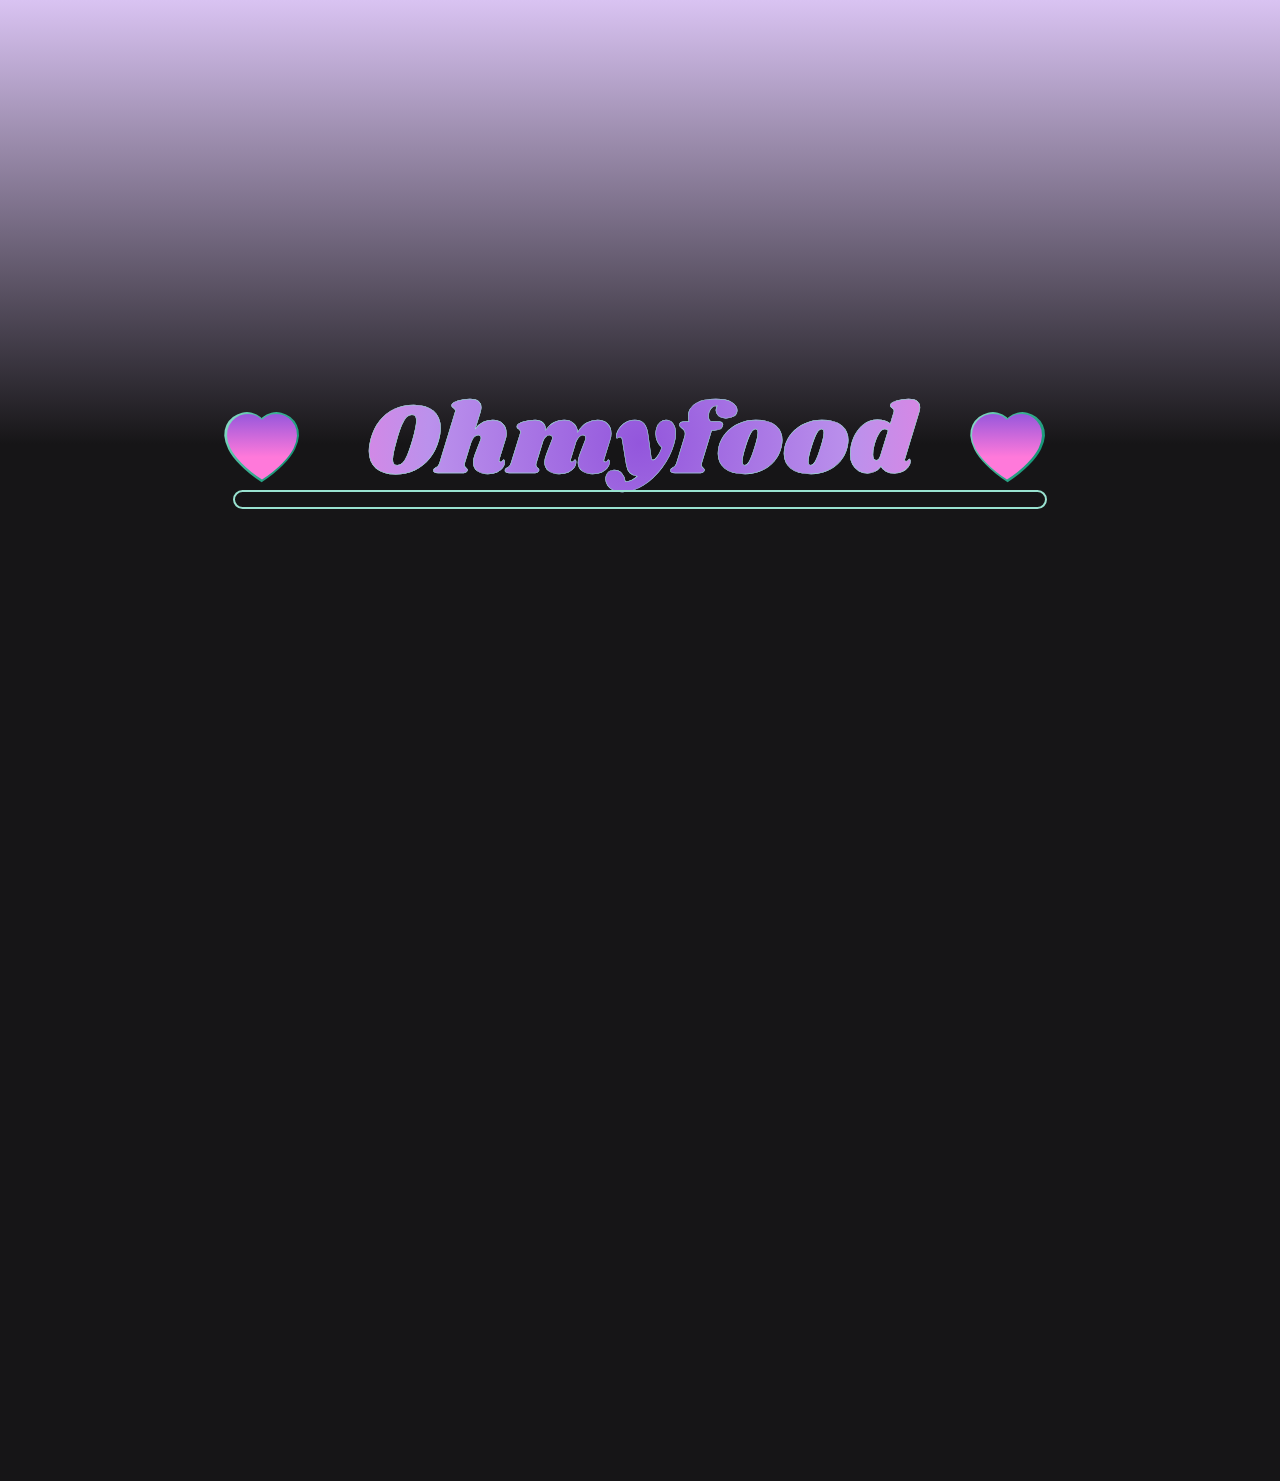
==== commit 7b2d8e5f: "fin de gestion d'alignement modification HTML pour container coeur un g et d. positionnement sur la " ====
--- a/HTML/Accueil.html
+++ b/HTML/Accueil.html
@@ -20,12 +20,12 @@
     <body>
         <div id="Loader">
             <div class="Loader__Container">
-                <div class="Loader__Container--heart">
+                <div class="Loader__Container--Lheart">
                     <i class="bi bi-heart"></i>
                 </div>
                 <div class="Loader__Container--name">                    
                 </div>
-                <div class="Loader__Container--heart">
+                <div class="Loader__Container--Rheart">
                     <i class="bi bi-heart"></i>
                 </div>                                                          
                 <div class="Loader__Container--underline"></div>                                
--- a/SASS/Loader.css
+++ b/SASS/Loader.css
@@ -57,28 +57,14 @@
   top: 15%;
   width: auto;
 }
-#Loader .Loader__Container--heart {
+#Loader .Loader__Container--Lheart {
   display: flex;
   position: relative;
   height: 30px;
   width: 30px;
-}
-#Loader .Loader__Container--heart .bi-heart {
-  display: flex;
-  position: absolute;
-  justify-content: center;
-  align-items: center;
-  width: 30px;
-  height: 30px;
-  top: 15%;
-  right: -3%;
-  font-size: 20px;
-  background: linear-gradient(298deg, rgb(0, 135, 102) 0%, rgb(76, 189, 161) 69%, rgb(153, 226, 208) 100%);
-  background-clip: text;
-  -webkit-background-clip: text;
-  -webkit-text-fill-color: transparent;
-}
-#Loader .Loader__Container--heart::before {
+  left: 5%;
+}
+#Loader .Loader__Container--Lheart::after {
   display: flex;
   position: absolute;
   justify-content: center;
@@ -86,7 +72,7 @@
   width: 30px;
   height: 30px;
   top: 6%;
-  right: -3%;
+  right: 0;
   font-size: 19px;
   font-family: "bootstrap-icons";
   content: "\f415";
@@ -95,13 +81,37 @@
   -webkit-background-clip: text;
   -webkit-text-fill-color: transparent;
 }
+#Loader .Loader__Container--Rheart {
+  display: flex;
+  position: relative;
+  height: 30px;
+  width: 30px;
+  right: 5%;
+}
+#Loader .Loader__Container--Rheart::after {
+  display: flex;
+  position: absolute;
+  justify-content: center;
+  align-items: center;
+  width: 30px;
+  height: 30px;
+  top: 6%;
+  right: 0;
+  font-size: 19px;
+  font-family: "bootstrap-icons";
+  content: "\f415";
+  background: linear-gradient(to top, #ff79da 40%, #9356dc);
+  background-clip: text;
+  -webkit-background-clip: text;
+  -webkit-text-fill-color: transparent;
+}
 #Loader .Loader__Container--name {
   display: inherit;
   justify-content: center;
   width: 270px;
   position: relative;
 }
-#Loader .Loader__Container--name::before {
+#Loader .Loader__Container--name::after {
   display: flex;
   justify-content: center;
   width: 100%;
@@ -124,6 +134,41 @@
   border-radius: 15px;
 }
 
+.bi-heart {
+  display: flex;
+  position: absolute;
+  justify-content: center;
+  align-items: center;
+  width: 30px;
+  height: 30px;
+  top: -7%;
+  right: 0;
+  font-size: 21px;
+  font-family: "bootstrap-icons";
+  content: "\f417";
+  background: linear-gradient(298deg, rgb(0, 135, 102) 0%, rgb(76, 189, 161) 69%, rgb(153, 226, 208) 100%);
+  background-clip: text;
+  -webkit-background-clip: text;
+  -webkit-text-fill-color: transparent;
+}
+.bi-heart::before {
+  display: flex;
+  position: absolute;
+  justify-content: center;
+  align-items: center;
+  width: 30px;
+  height: 30px;
+  top: 15%;
+  right: 0;
+  font-size: 21px;
+  font-family: "bootstrap-icons";
+  content: "\f417";
+  background: linear-gradient(298deg, rgb(0, 135, 102) 0%, rgb(76, 189, 161) 69%, rgb(153, 226, 208) 100%);
+  background-clip: text;
+  -webkit-background-clip: text;
+  -webkit-text-fill-color: transparent;
+}
+
 @media screen and (min-width: 780.1px) and (max-width: 1023.9px) {
   #Loader {
     display: grid;
@@ -143,13 +188,13 @@
     position: absolute;
     top: 20%;
   }
-  #Loader .Loader__Container--heart {
-    display: flex;
-    position: relative;
-    height: 55px;
-    width: 55px;
-  }
-  #Loader .Loader__Container--heart .bi-heart {
+  #Loader .Loader__Container--Lheart {
+    display: flex;
+    position: relative;
+    height: 55px;
+    width: 55px;
+  }
+  #Loader .Loader__Container--Lheart::after {
     display: flex;
     position: absolute;
     justify-content: center;
@@ -157,22 +202,7 @@
     width: 55px;
     height: 55px;
     top: 6%;
-    right: -3%;
-    font-size: 51px;
-    background: linear-gradient(298deg, rgb(0, 135, 102) 0%, rgb(76, 189, 161) 69%, rgb(153, 226, 208) 100%);
-    background-clip: text;
-    -webkit-background-clip: text;
-    -webkit-text-fill-color: transparent;
-  }
-  #Loader .Loader__Container--heart::before {
-    display: flex;
-    position: absolute;
-    justify-content: center;
-    align-items: center;
-    width: 55px;
-    height: 55px;
-    top: 6%;
-    right: -3%;
+    right: 0;
     font-size: 49px;
     font-family: "bootstrap-icons";
     content: "\f415";
@@ -181,13 +211,36 @@
     -webkit-background-clip: text;
     -webkit-text-fill-color: transparent;
   }
+  #Loader .Loader__Container--Rheart {
+    display: flex;
+    position: relative;
+    height: 55px;
+    width: 55px;
+  }
+  #Loader .Loader__Container--Rheart::after {
+    display: flex;
+    position: absolute;
+    justify-content: center;
+    align-items: center;
+    width: 55px;
+    height: 55px;
+    top: 6%;
+    right: 0;
+    font-size: 49px;
+    font-family: "bootstrap-icons";
+    content: "\f415";
+    background: linear-gradient(to top, #ff79da 40%, #9356dc);
+    background-clip: text;
+    -webkit-background-clip: text;
+    -webkit-text-fill-color: transparent;
+  }
   #Loader .Loader__Container--name {
     display: inherit;
     justify-content: center;
     width: 650px;
     position: relative;
   }
-  #Loader .Loader__Container--name::before {
+  #Loader .Loader__Container--name::after {
     display: flex;
     justify-content: center;
     width: 100%;
@@ -209,6 +262,40 @@
     border: 2px solid #99E2D0;
     border-radius: 15px;
   }
+  .bi-heart {
+    display: flex;
+    position: absolute;
+    justify-content: center;
+    align-items: center;
+    width: 55px;
+    height: 55px;
+    top: -7%;
+    right: 0;
+    font-size: 53px;
+    font-family: "bootstrap-icons";
+    content: "\f417";
+    background: linear-gradient(298deg, rgb(0, 135, 102) 0%, rgb(76, 189, 161) 69%, rgb(153, 226, 208) 100%);
+    background-clip: text;
+    -webkit-background-clip: text;
+    -webkit-text-fill-color: transparent;
+  }
+  .bi-heart::before {
+    display: flex;
+    position: absolute;
+    justify-content: center;
+    align-items: center;
+    width: 55px;
+    height: 55px;
+    top: 13%;
+    right: 0;
+    font-size: 53px;
+    font-family: "bootstrap-icons";
+    content: "\f417";
+    background: linear-gradient(298deg, rgb(0, 135, 102) 0%, rgb(76, 189, 161) 69%, rgb(153, 226, 208) 100%);
+    background-clip: text;
+    -webkit-background-clip: text;
+    -webkit-text-fill-color: transparent;
+  }
 }
 @media screen and (min-width: 1024px) and (max-width: 2500px) {
   #Loader {
@@ -228,30 +315,15 @@
     align-items: center;
     position: absolute;
     top: 25%;
-    width: 850px;
-  }
-  #Loader .Loader__Container--heart {
-    display: flex;
-    position: relative;
-    height: 75px;
-    width: 75px;
-  }
-  #Loader .Loader__Container--heart .bi-heart {
-    display: flex;
-    position: absolute;
-    justify-content: center;
-    align-items: center;
-    width: 75px;
-    height: 75px;
-    top: 6%;
-    right: -3%;
-    font-size: 72px;
-    background: linear-gradient(298deg, rgb(0, 135, 102) 0%, rgb(76, 189, 161) 69%, rgb(153, 226, 208) 100%);
-    background-clip: text;
-    -webkit-background-clip: text;
-    -webkit-text-fill-color: transparent;
-  }
-  #Loader .Loader__Container--heart::before {
+    width: 900px;
+  }
+  #Loader .Loader__Container--Lheart {
+    display: flex;
+    position: relative;
+    height: 75px;
+    width: 75px;
+  }
+  #Loader .Loader__Container--Lheart::after {
     display: flex;
     position: absolute;
     justify-content: center;
@@ -259,7 +331,7 @@
     width: 75px;
     height: 75px;
     top: 8%;
-    right: -3%;
+    right: 0;
     font-size: 70px;
     font-family: "bootstrap-icons";
     content: "\f415";
@@ -268,13 +340,36 @@
     -webkit-background-clip: text;
     -webkit-text-fill-color: transparent;
   }
+  #Loader .Loader__Container--Rheart {
+    display: flex;
+    position: relative;
+    height: 75px;
+    width: 75px;
+  }
+  #Loader .Loader__Container--Rheart::after {
+    display: flex;
+    position: absolute;
+    justify-content: center;
+    align-items: center;
+    width: 75px;
+    height: 75px;
+    top: 8%;
+    right: 0;
+    font-size: 70px;
+    font-family: "bootstrap-icons";
+    content: "\f415";
+    background: linear-gradient(to top, #ff79da 40%, #9356dc);
+    background-clip: text;
+    -webkit-background-clip: text;
+    -webkit-text-fill-color: transparent;
+  }
   #Loader .Loader__Container--name {
     display: inherit;
     justify-content: center;
     width: 900px;
     position: relative;
   }
-  #Loader .Loader__Container--name::before {
+  #Loader .Loader__Container--name::after {
     display: flex;
     justify-content: center;
     width: 100%;
@@ -296,4 +391,38 @@
     border: 2px solid #99E2D0;
     border-radius: 15px;
   }
+  .bi-heart {
+    display: flex;
+    position: absolute;
+    justify-content: center;
+    align-items: center;
+    width: 75px;
+    height: 75px;
+    top: 16%;
+    right: 0;
+    font-size: 72px;
+    font-family: "bootstrap-icons";
+    content: "\f417";
+    background: linear-gradient(298deg, rgb(0, 135, 102) 0%, rgb(76, 189, 161) 69%, rgb(153, 226, 208) 100%);
+    background-clip: text;
+    -webkit-background-clip: text;
+    -webkit-text-fill-color: transparent;
+  }
+  .bi-heart::before {
+    display: flex;
+    position: absolute;
+    justify-content: center;
+    align-items: center;
+    width: 75px;
+    height: 75px;
+    top: -7%;
+    right: 0;
+    font-size: 75px;
+    font-family: "bootstrap-icons";
+    content: "\f417";
+    background: linear-gradient(298deg, rgb(0, 135, 102) 0%, rgb(76, 189, 161) 69%, rgb(153, 226, 208) 100%);
+    background-clip: text;
+    -webkit-background-clip: text;
+    -webkit-text-fill-color: transparent;
+  }
 }/*# sourceMappingURL=Loader.css.map */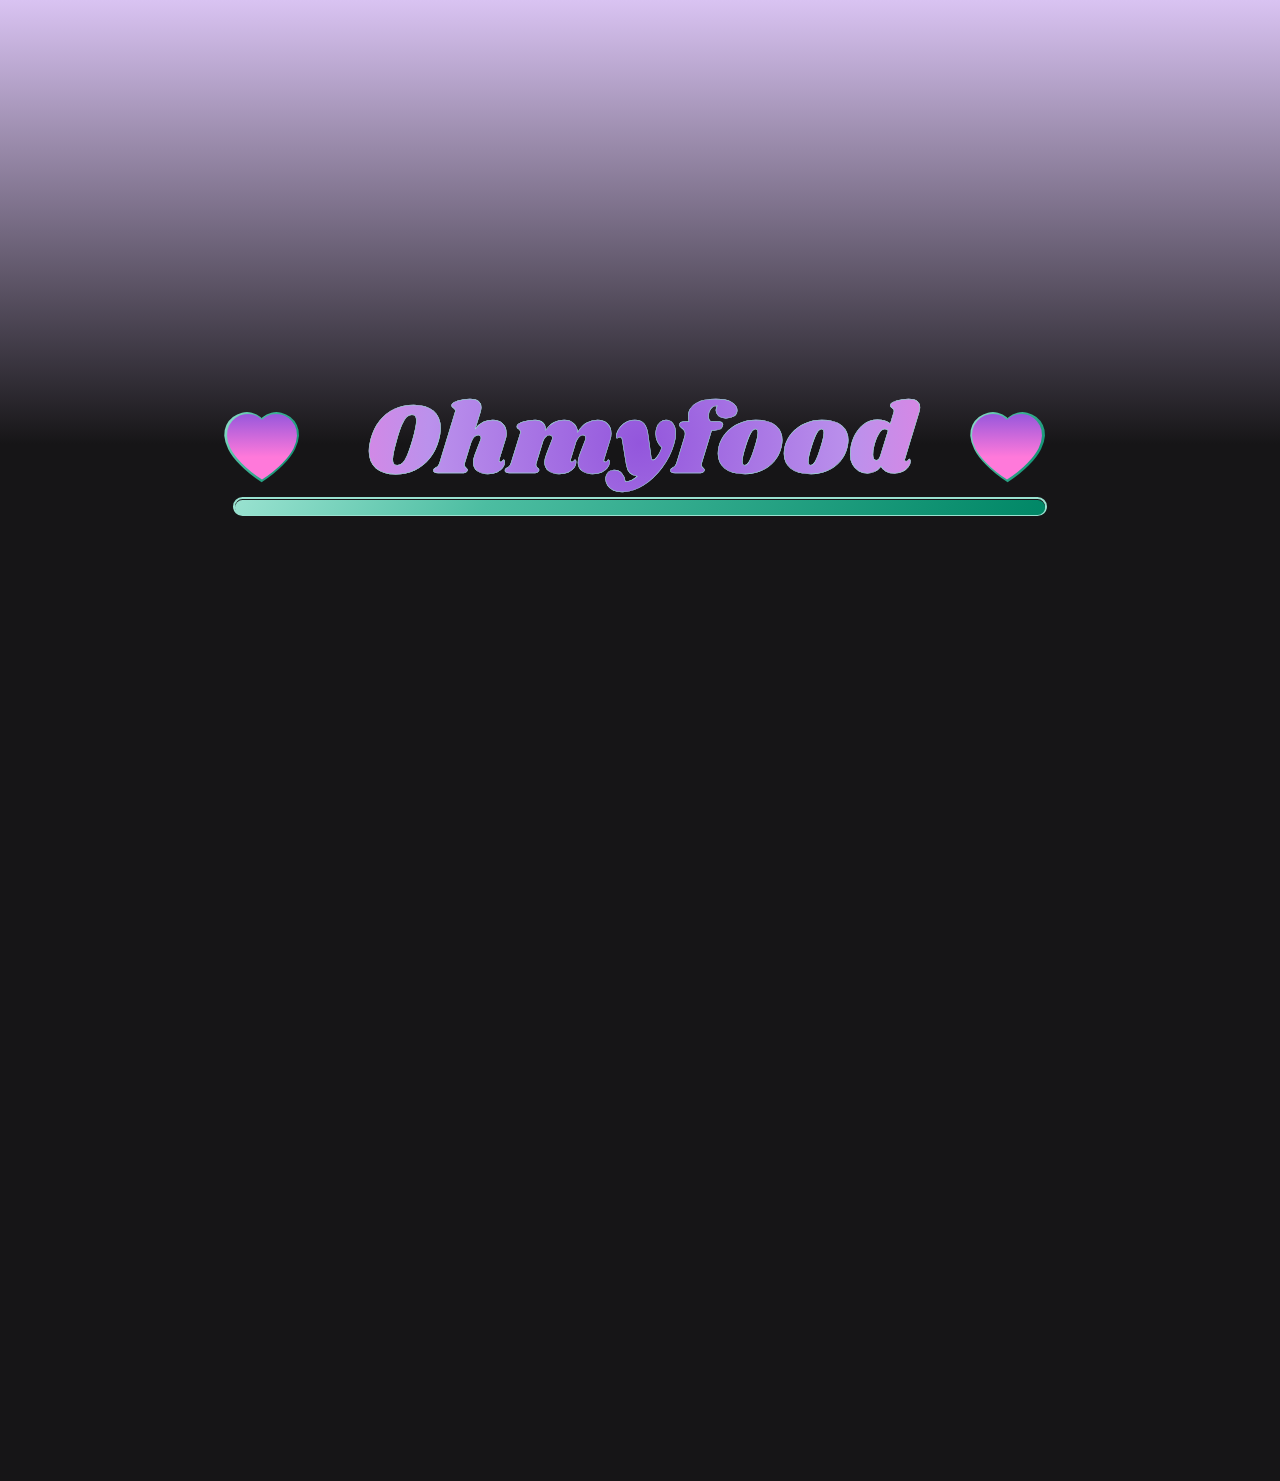
==== commit 274c783d: "version finale site responsive animation fonctionnelle" ====
--- a/HTML/Accueil.html
+++ b/HTML/Accueil.html
@@ -21,12 +21,12 @@
         <div id="Loader">
             <div class="Loader__Container">
                 <div class="Loader__Container--Lheart">
-                    <i class="bi bi-heart"></i>
+                    <div class="HeartLoader"></div>                    
                 </div>
                 <div class="Loader__Container--name">                    
                 </div>
                 <div class="Loader__Container--Rheart">
-                    <i class="bi bi-heart"></i>
+                    <div class="HeartLoader"></div>                   
                 </div>                                                          
                 <div class="Loader__Container--underline"></div>                                
             </div>
--- a/SASS/Desktop/Accueil-Desktop.css
+++ b/SASS/Desktop/Accueil-Desktop.css
@@ -36,6 +36,248 @@
       transform-origin: 100% 100%;
     }
   }
+  /*----------------------------------Loader's mixin & variables & Animations---------------------------------------------*/
+  /*---------------------Loader's variable--------------------*/
+  /*---------------------Loader's mixin--------------------*/
+  @keyframes ChargeBarLeftIn {
+    0% {
+      opacity: 0;
+      transform: translateX(-250px);
+    }
+    100% {
+      opacity: 1;
+      transform: translateX(0);
+    }
+  }
+  @keyframes ChargeBarFullIn {
+    0% {
+      opacity: 0;
+    }
+    25% {
+      opacity: 0.25;
+      animation-timing-function: cubic-bezier(0.11, 0.54, 0.99, 0.21);
+    }
+    50% {
+      opacity: 0.5;
+      animation-timing-function: cubic-bezier(0.2, 0.42, 0.95, 0.4);
+    }
+    75% {
+      opacity: 0.75;
+      animation-timing-function: cubic-bezier(0.08, 0.98, 0.95, 0.19);
+    }
+    100% {
+      opacity: 1;
+    }
+  }
+  @keyframes LeftHeartIn {
+    0% {
+      animation-timing-function: ease-in;
+      opacity: 0;
+      transform: translateX(-60%);
+    }
+    38% {
+      animation-timing-function: ease-out;
+      opacity: 1;
+      transform: translateX(0);
+    }
+    55% {
+      animation-timing-function: ease-in;
+      transform: translateX(-30%);
+    }
+    72% {
+      animation-timing-function: ease-out;
+      transform: translateX(0);
+    }
+    81% {
+      animation-timing-function: ease-in;
+      transform: translateX(-10%);
+    }
+    90% {
+      animation-timing-function: ease-out;
+      transform: translateX(0);
+    }
+    95% {
+      animation-timing-function: ease-in;
+      transform: translateX(-3%);
+    }
+    100% {
+      animation-timing-function: ease-out;
+      transform: translateX(0);
+    }
+  }
+  @keyframes RightHeartIn {
+    0% {
+      animation-timing-function: ease-in;
+      opacity: 0;
+      transform: translateX(60%);
+    }
+    38% {
+      animation-timing-function: ease-out;
+      opacity: 1;
+      transform: translateX(0);
+    }
+    55% {
+      animation-timing-function: ease-in;
+      transform: translateX(30%);
+    }
+    72% {
+      animation-timing-function: ease-out;
+      transform: translateX(0);
+    }
+    81% {
+      animation-timing-function: ease-in;
+      transform: translateX(10%);
+    }
+    90% {
+      animation-timing-function: ease-out;
+      transform: translateX(0);
+    }
+    95% {
+      animation-timing-function: ease-in;
+      transform: translateX(3%);
+    }
+    100% {
+      animation-timing-function: ease-out;
+      transform: translateX(0);
+    }
+  }
+  @keyframes GreenHeartIn {
+    0% {
+      animation-timing-function: ease-in;
+      opacity: 0;
+      transform: scale(7);
+    }
+    38% {
+      animation-timing-function: ease-out;
+      opacity: 1;
+      transform: scale(1);
+    }
+    55% {
+      animation-timing-function: ease-in;
+      transform: scale(1.5);
+    }
+    72% {
+      animation-timing-function: ease-out;
+      transform: scale(1);
+    }
+    81% {
+      animation-timing-function: ease-in;
+      transform: scale(1.24);
+    }
+    89% {
+      animation-timing-function: ease-out;
+      transform: scale(1);
+    }
+    95% {
+      animation-timing-function: ease-in;
+      transform: scale(1.04);
+    }
+    100% {
+      animation-timing-function: ease-out;
+      transform: scale(1);
+    }
+  }
+  @keyframes NameInCenter {
+    0% {
+      opacity: 0;
+    }
+    25% {
+      opacity: 0.25;
+      animation-timing-function: cubic-bezier(0.11, 0.54, 0.99, 0.21);
+    }
+    50% {
+      opacity: 0.5;
+      animation-timing-function: cubic-bezier(0.2, 0.42, 0.95, 0.4);
+    }
+    75% {
+      opacity: 0.75;
+      animation-timing-function: cubic-bezier(0.08, 0.98, 0.95, 0.19);
+    }
+    100% {
+      opacity: 1;
+    }
+  }
+  @keyframes LoaderOut {
+    0% {
+      animation-timing-function: ease-out;
+      transform: translateY(0);
+    }
+    5% {
+      animation-timing-function: ease-in;
+      transform: translateY(5%);
+    }
+    15% {
+      animation-timing-function: ease-out;
+      transform: translateY(0);
+    }
+    25% {
+      animation-timing-function: ease-in;
+      transform: translateY(10%);
+    }
+    38% {
+      animation-timing-function: ease-out;
+      transform: translateY(0);
+    }
+    52% {
+      animation-timing-function: ease-in;
+      transform: translateY(25%);
+    }
+    70% {
+      animation-timing-function: ease-out;
+      transform: translateY(0);
+    }
+    85% {
+      opacity: 1;
+    }
+    100% {
+      opacity: 0;
+      transform: translateY(100%);
+    }
+  }
+  @keyframes neon-blink {
+    0%, 24.5%, 34.5%, 35.5%, 79%, 81%, 100% {
+      opacity: 1;
+    }
+    25.5%, 40%, 52%, 63%, 86%, 97% {
+      opacity: 0.5;
+    }
+    17%, 25%, 35%, 44%, 80%, 90% {
+      opacity: 0;
+    } /* coupures */
+  }
+  @keyframes HeartPulseLoad {
+    0% {
+      animation-timing-function: ease-out;
+      transform: scale(1);
+      transform-origin: center center;
+    }
+    10% {
+      animation-timing-function: ease-in;
+      transform: scale(1.5);
+    }
+    17% {
+      animation-timing-function: ease-out;
+      transform: scale(0.7);
+    }
+    33% {
+      animation-timing-function: ease-in;
+      transform: scale(1.5);
+    }
+    45% {
+      animation-timing-function: ease-out;
+      transform: scale(1);
+    }
+  }
+  @keyframes LoaderIn {
+    0% {
+      opacity: 1;
+      display: grid;
+    }
+    100% {
+      opacity: 1;
+      display: none;
+    }
+  }
   /*Footer générique ohmyfood*/
   #Generic__Footer {
     display: flex;
@@ -104,6 +346,10 @@
   /*mixins section cards restaurant*/
   /*Mixin page menu*/
   /*Animations, Transition*/
+  /*----------------------------------Loader's mixin & variables & Animations---------------------------------------------*/
+  /*---------------------Loader's variable--------------------*/
+  /*---------------------Loader's mixin--------------------*/
+  /*Style et Animations du Loader de la page d'accueil*/
   /*Variables*/
   /*color*/
   /*Font*/
@@ -115,6 +361,9 @@
   /*mixins section cards restaurant*/
   /*Mixin page menu*/
   /*Animations, Transition*/
+  /*----------------------------------Loader's mixin & variables & Animations---------------------------------------------*/
+  /*---------------------Loader's variable--------------------*/
+  /*---------------------Loader's mixin--------------------*/
   /*Général*/
   /*Main*/
   /*Header*/
@@ -207,6 +456,245 @@
       transform-origin: 100% 100%;
     }
   }
+  @keyframes ChargeBarLeftIn {
+    0% {
+      opacity: 0;
+      transform: translateX(-250px);
+    }
+    100% {
+      opacity: 1;
+      transform: translateX(0);
+    }
+  }
+  @keyframes ChargeBarFullIn {
+    0% {
+      opacity: 0;
+    }
+    25% {
+      opacity: 0.25;
+      animation-timing-function: cubic-bezier(0.11, 0.54, 0.99, 0.21);
+    }
+    50% {
+      opacity: 0.5;
+      animation-timing-function: cubic-bezier(0.2, 0.42, 0.95, 0.4);
+    }
+    75% {
+      opacity: 0.75;
+      animation-timing-function: cubic-bezier(0.08, 0.98, 0.95, 0.19);
+    }
+    100% {
+      opacity: 1;
+    }
+  }
+  @keyframes LeftHeartIn {
+    0% {
+      animation-timing-function: ease-in;
+      opacity: 0;
+      transform: translateX(-60%);
+    }
+    38% {
+      animation-timing-function: ease-out;
+      opacity: 1;
+      transform: translateX(0);
+    }
+    55% {
+      animation-timing-function: ease-in;
+      transform: translateX(-30%);
+    }
+    72% {
+      animation-timing-function: ease-out;
+      transform: translateX(0);
+    }
+    81% {
+      animation-timing-function: ease-in;
+      transform: translateX(-10%);
+    }
+    90% {
+      animation-timing-function: ease-out;
+      transform: translateX(0);
+    }
+    95% {
+      animation-timing-function: ease-in;
+      transform: translateX(-3%);
+    }
+    100% {
+      animation-timing-function: ease-out;
+      transform: translateX(0);
+    }
+  }
+  @keyframes RightHeartIn {
+    0% {
+      animation-timing-function: ease-in;
+      opacity: 0;
+      transform: translateX(60%);
+    }
+    38% {
+      animation-timing-function: ease-out;
+      opacity: 1;
+      transform: translateX(0);
+    }
+    55% {
+      animation-timing-function: ease-in;
+      transform: translateX(30%);
+    }
+    72% {
+      animation-timing-function: ease-out;
+      transform: translateX(0);
+    }
+    81% {
+      animation-timing-function: ease-in;
+      transform: translateX(10%);
+    }
+    90% {
+      animation-timing-function: ease-out;
+      transform: translateX(0);
+    }
+    95% {
+      animation-timing-function: ease-in;
+      transform: translateX(3%);
+    }
+    100% {
+      animation-timing-function: ease-out;
+      transform: translateX(0);
+    }
+  }
+  @keyframes GreenHeartIn {
+    0% {
+      animation-timing-function: ease-in;
+      opacity: 0;
+      transform: scale(7);
+    }
+    38% {
+      animation-timing-function: ease-out;
+      opacity: 1;
+      transform: scale(1);
+    }
+    55% {
+      animation-timing-function: ease-in;
+      transform: scale(1.5);
+    }
+    72% {
+      animation-timing-function: ease-out;
+      transform: scale(1);
+    }
+    81% {
+      animation-timing-function: ease-in;
+      transform: scale(1.24);
+    }
+    89% {
+      animation-timing-function: ease-out;
+      transform: scale(1);
+    }
+    95% {
+      animation-timing-function: ease-in;
+      transform: scale(1.04);
+    }
+    100% {
+      animation-timing-function: ease-out;
+      transform: scale(1);
+    }
+  }
+  @keyframes NameInCenter {
+    0% {
+      opacity: 0;
+    }
+    25% {
+      opacity: 0.25;
+      animation-timing-function: cubic-bezier(0.11, 0.54, 0.99, 0.21);
+    }
+    50% {
+      opacity: 0.5;
+      animation-timing-function: cubic-bezier(0.2, 0.42, 0.95, 0.4);
+    }
+    75% {
+      opacity: 0.75;
+      animation-timing-function: cubic-bezier(0.08, 0.98, 0.95, 0.19);
+    }
+    100% {
+      opacity: 1;
+    }
+  }
+  @keyframes LoaderOut {
+    0% {
+      animation-timing-function: ease-out;
+      transform: translateY(0);
+    }
+    5% {
+      animation-timing-function: ease-in;
+      transform: translateY(5%);
+    }
+    15% {
+      animation-timing-function: ease-out;
+      transform: translateY(0);
+    }
+    25% {
+      animation-timing-function: ease-in;
+      transform: translateY(10%);
+    }
+    38% {
+      animation-timing-function: ease-out;
+      transform: translateY(0);
+    }
+    52% {
+      animation-timing-function: ease-in;
+      transform: translateY(25%);
+    }
+    70% {
+      animation-timing-function: ease-out;
+      transform: translateY(0);
+    }
+    85% {
+      opacity: 1;
+    }
+    100% {
+      opacity: 0;
+      transform: translateY(100%);
+    }
+  }
+  @keyframes neon-blink {
+    0%, 24.5%, 34.5%, 35.5%, 79%, 81%, 100% {
+      opacity: 1;
+    }
+    25.5%, 40%, 52%, 63%, 86%, 97% {
+      opacity: 0.5;
+    }
+    17%, 25%, 35%, 44%, 80%, 90% {
+      opacity: 0;
+    } /* coupures */
+  }
+  @keyframes HeartPulseLoad {
+    0% {
+      animation-timing-function: ease-out;
+      transform: scale(1);
+      transform-origin: center center;
+    }
+    10% {
+      animation-timing-function: ease-in;
+      transform: scale(1.5);
+    }
+    17% {
+      animation-timing-function: ease-out;
+      transform: scale(0.7);
+    }
+    33% {
+      animation-timing-function: ease-in;
+      transform: scale(1.5);
+    }
+    45% {
+      animation-timing-function: ease-out;
+      transform: scale(1);
+    }
+  }
+  @keyframes LoaderIn {
+    0% {
+      opacity: 1;
+      display: grid;
+    }
+    100% {
+      opacity: 1;
+      display: none;
+    }
+  }
   @keyframes Heartbeat {
     0% {
       transform: scale(1);
@@ -231,25 +719,657 @@
       transform-origin: 100% 100%;
     }
   }
+  @keyframes ChargeBarLeftIn {
+    0% {
+      opacity: 0;
+      transform: translateX(-250px);
+    }
+    100% {
+      opacity: 1;
+      transform: translateX(0);
+    }
+  }
+  @keyframes ChargeBarFullIn {
+    0% {
+      opacity: 0;
+    }
+    25% {
+      opacity: 0.25;
+      animation-timing-function: cubic-bezier(0.11, 0.54, 0.99, 0.21);
+    }
+    50% {
+      opacity: 0.5;
+      animation-timing-function: cubic-bezier(0.2, 0.42, 0.95, 0.4);
+    }
+    75% {
+      opacity: 0.75;
+      animation-timing-function: cubic-bezier(0.08, 0.98, 0.95, 0.19);
+    }
+    100% {
+      opacity: 1;
+    }
+  }
+  @keyframes LeftHeartIn {
+    0% {
+      animation-timing-function: ease-in;
+      opacity: 0;
+      transform: translateX(-60%);
+    }
+    38% {
+      animation-timing-function: ease-out;
+      opacity: 1;
+      transform: translateX(0);
+    }
+    55% {
+      animation-timing-function: ease-in;
+      transform: translateX(-30%);
+    }
+    72% {
+      animation-timing-function: ease-out;
+      transform: translateX(0);
+    }
+    81% {
+      animation-timing-function: ease-in;
+      transform: translateX(-10%);
+    }
+    90% {
+      animation-timing-function: ease-out;
+      transform: translateX(0);
+    }
+    95% {
+      animation-timing-function: ease-in;
+      transform: translateX(-3%);
+    }
+    100% {
+      animation-timing-function: ease-out;
+      transform: translateX(0);
+    }
+  }
+  @keyframes RightHeartIn {
+    0% {
+      animation-timing-function: ease-in;
+      opacity: 0;
+      transform: translateX(60%);
+    }
+    38% {
+      animation-timing-function: ease-out;
+      opacity: 1;
+      transform: translateX(0);
+    }
+    55% {
+      animation-timing-function: ease-in;
+      transform: translateX(30%);
+    }
+    72% {
+      animation-timing-function: ease-out;
+      transform: translateX(0);
+    }
+    81% {
+      animation-timing-function: ease-in;
+      transform: translateX(10%);
+    }
+    90% {
+      animation-timing-function: ease-out;
+      transform: translateX(0);
+    }
+    95% {
+      animation-timing-function: ease-in;
+      transform: translateX(3%);
+    }
+    100% {
+      animation-timing-function: ease-out;
+      transform: translateX(0);
+    }
+  }
+  @keyframes GreenHeartIn {
+    0% {
+      animation-timing-function: ease-in;
+      opacity: 0;
+      transform: scale(7);
+    }
+    38% {
+      animation-timing-function: ease-out;
+      opacity: 1;
+      transform: scale(1);
+    }
+    55% {
+      animation-timing-function: ease-in;
+      transform: scale(1.5);
+    }
+    72% {
+      animation-timing-function: ease-out;
+      transform: scale(1);
+    }
+    81% {
+      animation-timing-function: ease-in;
+      transform: scale(1.24);
+    }
+    89% {
+      animation-timing-function: ease-out;
+      transform: scale(1);
+    }
+    95% {
+      animation-timing-function: ease-in;
+      transform: scale(1.04);
+    }
+    100% {
+      animation-timing-function: ease-out;
+      transform: scale(1);
+    }
+  }
+  @keyframes NameInCenter {
+    0% {
+      opacity: 0;
+    }
+    25% {
+      opacity: 0.25;
+      animation-timing-function: cubic-bezier(0.11, 0.54, 0.99, 0.21);
+    }
+    50% {
+      opacity: 0.5;
+      animation-timing-function: cubic-bezier(0.2, 0.42, 0.95, 0.4);
+    }
+    75% {
+      opacity: 0.75;
+      animation-timing-function: cubic-bezier(0.08, 0.98, 0.95, 0.19);
+    }
+    100% {
+      opacity: 1;
+    }
+  }
+  @keyframes LoaderOut {
+    0% {
+      animation-timing-function: ease-out;
+      transform: translateY(0);
+    }
+    5% {
+      animation-timing-function: ease-in;
+      transform: translateY(5%);
+    }
+    15% {
+      animation-timing-function: ease-out;
+      transform: translateY(0);
+    }
+    25% {
+      animation-timing-function: ease-in;
+      transform: translateY(10%);
+    }
+    38% {
+      animation-timing-function: ease-out;
+      transform: translateY(0);
+    }
+    52% {
+      animation-timing-function: ease-in;
+      transform: translateY(25%);
+    }
+    70% {
+      animation-timing-function: ease-out;
+      transform: translateY(0);
+    }
+    85% {
+      opacity: 1;
+    }
+    100% {
+      opacity: 0;
+      transform: translateY(100%);
+    }
+  }
+  @keyframes neon-blink {
+    0%, 24.5%, 34.5%, 35.5%, 79%, 81%, 100% {
+      opacity: 1;
+    }
+    25.5%, 40%, 52%, 63%, 86%, 97% {
+      opacity: 0.5;
+    }
+    17%, 25%, 35%, 44%, 80%, 90% {
+      opacity: 0;
+    } /* coupures */
+  }
+  @keyframes HeartPulseLoad {
+    0% {
+      animation-timing-function: ease-out;
+      transform: scale(1);
+      transform-origin: center center;
+    }
+    10% {
+      animation-timing-function: ease-in;
+      transform: scale(1.5);
+    }
+    17% {
+      animation-timing-function: ease-out;
+      transform: scale(0.7);
+    }
+    33% {
+      animation-timing-function: ease-in;
+      transform: scale(1.5);
+    }
+    45% {
+      animation-timing-function: ease-out;
+      transform: scale(1);
+    }
+  }
+  @keyframes LoaderIn {
+    0% {
+      opacity: 1;
+      display: grid;
+    }
+    100% {
+      opacity: 1;
+      display: none;
+    }
+  }
   #Loader {
     display: grid;
     align-items: center;
     justify-items: center;
-    background: #f6f6f6;
+    background: linear-gradient(0deg, rgb(22, 21, 23) 82%, rgb(217, 195, 242) 100%);
     height: 100%;
     width: 100%;
+    position: absolute;
     z-index: 3;
-  }
-  #Loader > div {
-    display: flex;
-    flex-flow: row wrap;
-    justify-content: center;
-    align-content: center;
-  }
-  #Loader > div--name {
+    animation: LoaderIn 6s linear 0s 1 normal forwards, LoaderOut 2s ease 3.5s 1 normal forwards;
+  }
+  #Loader .Loader__Container {
+    display: flex;
+    flex-wrap: wrap;
+    justify-content: center;
+    align-items: center;
+    position: absolute;
+    top: 15%;
+    width: auto;
+  }
+  #Loader .Loader__Container--Lheart {
+    display: flex;
+    position: relative;
+    height: 30px;
+    width: 30px;
+    left: 5%;
+  }
+  #Loader .Loader__Container--Lheart::after {
+    display: flex;
+    position: absolute;
+    justify-content: center;
+    align-items: center;
+    width: 30px;
+    height: 30px;
+    top: 6%;
+    right: 0;
+    font-size: 19px;
+    font-family: "bootstrap-icons";
+    content: "\f415";
+    background: linear-gradient(to top, #ff79da 40%, #9356dc);
+    background-clip: text;
+    -webkit-background-clip: text;
+    -webkit-text-fill-color: transparent;
+    animation: LeftHeartIn 1.5s ease 0.3s 1 normal forwards, HeartPulseLoad 4s ease-in-out 0.3s infinite normal forwards;
+  }
+  #Loader .Loader__Container--Rheart {
+    display: flex;
+    position: relative;
+    height: 30px;
+    width: 30px;
+    right: 5%;
+  }
+  #Loader .Loader__Container--Rheart::after {
+    display: flex;
+    position: absolute;
+    justify-content: center;
+    align-items: center;
+    width: 30px;
+    height: 30px;
+    top: 6%;
+    right: 0;
+    font-size: 19px;
+    font-family: "bootstrap-icons";
+    content: "\f415";
+    background: linear-gradient(to top, #ff79da 40%, #9356dc);
+    background-clip: text;
+    -webkit-background-clip: text;
+    -webkit-text-fill-color: transparent;
+    animation: RightHeartIn 1.5s ease 0.2s 1 normal forwards, HeartPulseLoad s ease-in-out 0.3s infinite normal forwards;
+  }
+  #Loader .Loader__Container--name {
+    display: inherit;
+    justify-content: center;
+    width: 270px;
+    position: relative;
+  }
+  #Loader .Loader__Container--name::after {
+    display: flex;
+    justify-content: center;
     width: 100%;
+    font-family: "Shrikhand", sans-serif;
+    font-size: 40px;
+    content: "Ohmyfood";
+    background: radial-gradient(circle, rgb(147, 86, 220) 0%, rgb(187, 145, 236) 54%, rgb(255, 121, 218) 100%);
+    background-clip: text;
+    -webkit-background-clip: text;
+    -webkit-text-fill-color: transparent;
+    -webkit-text-stroke: 0.5px #99E2D0;
+    animation: NameInCenter 2s ease 0.5s 1 normal backwards, neon-blink 3s ease-in-out 2.9s infinite forwards;
+  }
+  #Loader .Loader__Container--underline {
+    display: inherit;
+    position: absolute;
+    bottom: -4%;
+    width: 90%;
+    height: 5px;
+    border: 2px solid #99E2D0;
+    border-radius: 15px;
+    animation: ChargeBarLeftIn 1s ease 0s 1 normal forwards;
+  }
+  #Loader .Loader__Container--underline::after {
+    content: "";
+    display: inherit;
+    position: absolute;
+    bottom: -4%;
+    width: 100%;
+    height: 5px;
+    border: none;
+    border-radius: 15px;
+    background: linear-gradient(298deg, rgb(0, 135, 102) 0%, rgb(76, 189, 161) 69%, rgb(153, 226, 208) 100%);
+    animation: ChargeBarFullIn 1.8s ease-in-out 0.9s 1 normal backwards, neon-blink 3s ease-in-out 2.9s infinite forwards;
+  }
+  .HeartLoader {
+    display: flex;
+    position: absolute;
+    justify-content: center;
+    align-items: center;
+    width: 30px;
+    height: 30px;
+    top: -7%;
+    right: 0;
+    font-size: 21px;
+    font-family: "bootstrap-icons";
+    content: "\f417";
+    background: linear-gradient(298deg, rgb(0, 135, 102) 0%, rgb(76, 189, 161) 69%, rgb(153, 226, 208) 100%);
+    background-clip: text;
+    -webkit-background-clip: text;
+    -webkit-text-fill-color: transparent;
+  }
+  .HeartLoader::before {
+    display: flex;
+    position: absolute;
+    justify-content: center;
+    align-items: center;
+    width: 30px;
+    height: 30px;
+    top: 15%;
+    right: 0;
+    font-size: 21px;
+    font-family: "bootstrap-icons";
+    content: "\f417";
+    background: linear-gradient(298deg, rgb(0, 135, 102) 0%, rgb(76, 189, 161) 69%, rgb(153, 226, 208) 100%);
+    background-clip: text;
+    -webkit-background-clip: text;
+    -webkit-text-fill-color: transparent;
+    animation: GreenHeartIn 2s ease 0s 1 normal forwards;
+  }
+}
+@media screen and (min-width: 1024px) and (max-width: 2500px) and (min-width: 780.1px) and (max-width: 1023.9px) {
+  #Loader {
+    display: grid;
+    align-items: center;
+    justify-items: center;
+    background: linear-gradient(0deg, rgb(22, 21, 23) 75%, rgb(217, 195, 242) 100%);
     height: 100%;
-  }
+    width: 100%;
+    position: absolute;
+    z-index: 3;
+  }
+  #Loader .Loader__Container {
+    display: flex;
+    flex-wrap: wrap;
+    justify-content: center;
+    align-items: center;
+    position: absolute;
+    top: 20%;
+  }
+  #Loader .Loader__Container--Lheart {
+    display: flex;
+    position: relative;
+    height: 55px;
+    width: 55px;
+  }
+  #Loader .Loader__Container--Lheart::after {
+    display: flex;
+    position: absolute;
+    justify-content: center;
+    align-items: center;
+    width: 55px;
+    height: 55px;
+    top: 6%;
+    right: 0;
+    font-size: 49px;
+    font-family: "bootstrap-icons";
+    content: "\f415";
+    background: linear-gradient(to top, #ff79da 40%, #9356dc);
+    background-clip: text;
+    -webkit-background-clip: text;
+    -webkit-text-fill-color: transparent;
+  }
+  #Loader .Loader__Container--Rheart {
+    display: flex;
+    position: relative;
+    height: 55px;
+    width: 55px;
+  }
+  #Loader .Loader__Container--Rheart::after {
+    display: flex;
+    position: absolute;
+    justify-content: center;
+    align-items: center;
+    width: 55px;
+    height: 55px;
+    top: 6%;
+    right: 0;
+    font-size: 49px;
+    font-family: "bootstrap-icons";
+    content: "\f415";
+    background: linear-gradient(to top, #ff79da 40%, #9356dc);
+    background-clip: text;
+    -webkit-background-clip: text;
+    -webkit-text-fill-color: transparent;
+  }
+  #Loader .Loader__Container--name {
+    display: inherit;
+    justify-content: center;
+    width: 650px;
+    position: relative;
+  }
+  #Loader .Loader__Container--name::after {
+    display: flex;
+    justify-content: center;
+    width: 100%;
+    font-family: "Shrikhand", sans-serif;
+    font-size: 100px;
+    content: "Ohmyfood";
+    background: radial-gradient(circle, rgb(147, 86, 220) 0%, rgb(187, 145, 236) 54%, rgb(255, 121, 218) 100%);
+    background-clip: text;
+    -webkit-background-clip: text;
+    -webkit-text-fill-color: transparent;
+    -webkit-text-stroke: 0.5px #99E2D0;
+  }
+  #Loader .Loader__Container--underline {
+    display: inherit;
+    position: absolute;
+    bottom: 5%;
+    width: 90%;
+    height: 10px;
+    border: 2px solid #99E2D0;
+    border-radius: 15px;
+  }
+  #Loader .Loader__Container--underline::after {
+    height: 10px;
+  }
+  .HeartLoader {
+    display: flex;
+    position: absolute;
+    justify-content: center;
+    align-items: center;
+    width: 55px;
+    height: 55px;
+    top: -7%;
+    right: 0;
+    font-size: 53px;
+    font-family: "bootstrap-icons";
+    content: "\f417";
+    background: linear-gradient(298deg, rgb(0, 135, 102) 0%, rgb(76, 189, 161) 69%, rgb(153, 226, 208) 100%);
+    background-clip: text;
+    -webkit-background-clip: text;
+    -webkit-text-fill-color: transparent;
+  }
+  .HeartLoader::before {
+    display: flex;
+    position: absolute;
+    justify-content: center;
+    align-items: center;
+    width: 55px;
+    height: 55px;
+    top: 13%;
+    right: 0;
+    font-size: 53px;
+    font-family: "bootstrap-icons";
+    content: "\f417";
+    background: linear-gradient(298deg, rgb(0, 135, 102) 0%, rgb(76, 189, 161) 69%, rgb(153, 226, 208) 100%);
+    background-clip: text;
+    -webkit-background-clip: text;
+    -webkit-text-fill-color: transparent;
+  }
+}
+@media screen and (min-width: 1024px) and (max-width: 2500px) and (min-width: 1024px) and (max-width: 2500px) {
+  #Loader {
+    display: grid;
+    align-items: center;
+    justify-items: center;
+    background: linear-gradient(0deg, rgb(22, 21, 23) 70%, rgb(217, 195, 242) 100%);
+    height: 100%;
+    width: 100%;
+    position: absolute;
+    z-index: 3;
+  }
+  #Loader .Loader__Container {
+    display: flex;
+    flex-wrap: nowrap;
+    justify-content: center;
+    align-items: center;
+    position: absolute;
+    top: 25%;
+    width: 900px;
+  }
+  #Loader .Loader__Container--Lheart {
+    display: flex;
+    position: relative;
+    height: 75px;
+    width: 75px;
+  }
+  #Loader .Loader__Container--Lheart::after {
+    display: flex;
+    position: absolute;
+    justify-content: center;
+    align-items: center;
+    width: 75px;
+    height: 75px;
+    top: 8%;
+    right: 0;
+    font-size: 70px;
+    font-family: "bootstrap-icons";
+    content: "\f415";
+    background: linear-gradient(to top, #ff79da 40%, #9356dc);
+    background-clip: text;
+    -webkit-background-clip: text;
+    -webkit-text-fill-color: transparent;
+  }
+  #Loader .Loader__Container--Rheart {
+    display: flex;
+    position: relative;
+    height: 75px;
+    width: 75px;
+  }
+  #Loader .Loader__Container--Rheart::after {
+    display: flex;
+    position: absolute;
+    justify-content: center;
+    align-items: center;
+    width: 75px;
+    height: 75px;
+    top: 8%;
+    right: 0;
+    font-size: 70px;
+    font-family: "bootstrap-icons";
+    content: "\f415";
+    background: linear-gradient(to top, #ff79da 40%, #9356dc);
+    background-clip: text;
+    -webkit-background-clip: text;
+    -webkit-text-fill-color: transparent;
+  }
+  #Loader .Loader__Container--name {
+    display: inherit;
+    justify-content: center;
+    width: 900px;
+    position: relative;
+  }
+  #Loader .Loader__Container--name::after {
+    display: flex;
+    justify-content: center;
+    width: 100%;
+    font-family: "Shrikhand", sans-serif;
+    font-size: 100px;
+    content: "Ohmyfood";
+    background: radial-gradient(circle, rgb(147, 86, 220) 0%, rgb(187, 145, 236) 54%, rgb(255, 121, 218) 100%);
+    background-clip: text;
+    -webkit-background-clip: text;
+    -webkit-text-fill-color: transparent;
+    -webkit-text-stroke: 0.5px #99E2D0;
+  }
+  #Loader .Loader__Container--underline {
+    display: inherit;
+    position: absolute;
+    bottom: 0;
+    width: 90%;
+    height: 15px;
+    border: 2px solid #99E2D0;
+    border-radius: 15px;
+  }
+  #Loader .Loader__Container--underline::after {
+    height: 15px;
+  }
+  .HeartLoader {
+    display: flex;
+    position: absolute;
+    justify-content: center;
+    align-items: center;
+    width: 75px;
+    height: 75px;
+    top: 16%;
+    right: 0;
+    font-size: 72px;
+    font-family: "bootstrap-icons";
+    content: "\f417";
+    background: linear-gradient(298deg, rgb(0, 135, 102) 0%, rgb(76, 189, 161) 69%, rgb(153, 226, 208) 100%);
+    background-clip: text;
+    -webkit-background-clip: text;
+    -webkit-text-fill-color: transparent;
+  }
+  .HeartLoader::before {
+    display: flex;
+    position: absolute;
+    justify-content: center;
+    align-items: center;
+    width: 75px;
+    height: 75px;
+    top: -7%;
+    right: 0;
+    font-size: 75px;
+    font-family: "bootstrap-icons";
+    content: "\f417";
+    background: linear-gradient(298deg, rgb(0, 135, 102) 0%, rgb(76, 189, 161) 69%, rgb(153, 226, 208) 100%);
+    background-clip: text;
+    -webkit-background-clip: text;
+    -webkit-text-fill-color: transparent;
+  }
+}
+@media screen and (min-width: 1024px) and (max-width: 2500px) {
   * {
     font-family: "Roboto", sans-serif;
     margin: 0;
--- a/SASS/Tablette/Accueil-Tablette.css
+++ b/SASS/Tablette/Accueil-Tablette.css
@@ -36,6 +36,248 @@
       transform-origin: 100% 100%;
     }
   }
+  /*----------------------------------Loader's mixin & variables & Animations---------------------------------------------*/
+  /*---------------------Loader's variable--------------------*/
+  /*---------------------Loader's mixin--------------------*/
+  @keyframes ChargeBarLeftIn {
+    0% {
+      opacity: 0;
+      transform: translateX(-250px);
+    }
+    100% {
+      opacity: 1;
+      transform: translateX(0);
+    }
+  }
+  @keyframes ChargeBarFullIn {
+    0% {
+      opacity: 0;
+    }
+    25% {
+      opacity: 0.25;
+      animation-timing-function: cubic-bezier(0.11, 0.54, 0.99, 0.21);
+    }
+    50% {
+      opacity: 0.5;
+      animation-timing-function: cubic-bezier(0.2, 0.42, 0.95, 0.4);
+    }
+    75% {
+      opacity: 0.75;
+      animation-timing-function: cubic-bezier(0.08, 0.98, 0.95, 0.19);
+    }
+    100% {
+      opacity: 1;
+    }
+  }
+  @keyframes LeftHeartIn {
+    0% {
+      animation-timing-function: ease-in;
+      opacity: 0;
+      transform: translateX(-60%);
+    }
+    38% {
+      animation-timing-function: ease-out;
+      opacity: 1;
+      transform: translateX(0);
+    }
+    55% {
+      animation-timing-function: ease-in;
+      transform: translateX(-30%);
+    }
+    72% {
+      animation-timing-function: ease-out;
+      transform: translateX(0);
+    }
+    81% {
+      animation-timing-function: ease-in;
+      transform: translateX(-10%);
+    }
+    90% {
+      animation-timing-function: ease-out;
+      transform: translateX(0);
+    }
+    95% {
+      animation-timing-function: ease-in;
+      transform: translateX(-3%);
+    }
+    100% {
+      animation-timing-function: ease-out;
+      transform: translateX(0);
+    }
+  }
+  @keyframes RightHeartIn {
+    0% {
+      animation-timing-function: ease-in;
+      opacity: 0;
+      transform: translateX(60%);
+    }
+    38% {
+      animation-timing-function: ease-out;
+      opacity: 1;
+      transform: translateX(0);
+    }
+    55% {
+      animation-timing-function: ease-in;
+      transform: translateX(30%);
+    }
+    72% {
+      animation-timing-function: ease-out;
+      transform: translateX(0);
+    }
+    81% {
+      animation-timing-function: ease-in;
+      transform: translateX(10%);
+    }
+    90% {
+      animation-timing-function: ease-out;
+      transform: translateX(0);
+    }
+    95% {
+      animation-timing-function: ease-in;
+      transform: translateX(3%);
+    }
+    100% {
+      animation-timing-function: ease-out;
+      transform: translateX(0);
+    }
+  }
+  @keyframes GreenHeartIn {
+    0% {
+      animation-timing-function: ease-in;
+      opacity: 0;
+      transform: scale(7);
+    }
+    38% {
+      animation-timing-function: ease-out;
+      opacity: 1;
+      transform: scale(1);
+    }
+    55% {
+      animation-timing-function: ease-in;
+      transform: scale(1.5);
+    }
+    72% {
+      animation-timing-function: ease-out;
+      transform: scale(1);
+    }
+    81% {
+      animation-timing-function: ease-in;
+      transform: scale(1.24);
+    }
+    89% {
+      animation-timing-function: ease-out;
+      transform: scale(1);
+    }
+    95% {
+      animation-timing-function: ease-in;
+      transform: scale(1.04);
+    }
+    100% {
+      animation-timing-function: ease-out;
+      transform: scale(1);
+    }
+  }
+  @keyframes NameInCenter {
+    0% {
+      opacity: 0;
+    }
+    25% {
+      opacity: 0.25;
+      animation-timing-function: cubic-bezier(0.11, 0.54, 0.99, 0.21);
+    }
+    50% {
+      opacity: 0.5;
+      animation-timing-function: cubic-bezier(0.2, 0.42, 0.95, 0.4);
+    }
+    75% {
+      opacity: 0.75;
+      animation-timing-function: cubic-bezier(0.08, 0.98, 0.95, 0.19);
+    }
+    100% {
+      opacity: 1;
+    }
+  }
+  @keyframes LoaderOut {
+    0% {
+      animation-timing-function: ease-out;
+      transform: translateY(0);
+    }
+    5% {
+      animation-timing-function: ease-in;
+      transform: translateY(5%);
+    }
+    15% {
+      animation-timing-function: ease-out;
+      transform: translateY(0);
+    }
+    25% {
+      animation-timing-function: ease-in;
+      transform: translateY(10%);
+    }
+    38% {
+      animation-timing-function: ease-out;
+      transform: translateY(0);
+    }
+    52% {
+      animation-timing-function: ease-in;
+      transform: translateY(25%);
+    }
+    70% {
+      animation-timing-function: ease-out;
+      transform: translateY(0);
+    }
+    85% {
+      opacity: 1;
+    }
+    100% {
+      opacity: 0;
+      transform: translateY(100%);
+    }
+  }
+  @keyframes neon-blink {
+    0%, 24.5%, 34.5%, 35.5%, 79%, 81%, 100% {
+      opacity: 1;
+    }
+    25.5%, 40%, 52%, 63%, 86%, 97% {
+      opacity: 0.5;
+    }
+    17%, 25%, 35%, 44%, 80%, 90% {
+      opacity: 0;
+    } /* coupures */
+  }
+  @keyframes HeartPulseLoad {
+    0% {
+      animation-timing-function: ease-out;
+      transform: scale(1);
+      transform-origin: center center;
+    }
+    10% {
+      animation-timing-function: ease-in;
+      transform: scale(1.5);
+    }
+    17% {
+      animation-timing-function: ease-out;
+      transform: scale(0.7);
+    }
+    33% {
+      animation-timing-function: ease-in;
+      transform: scale(1.5);
+    }
+    45% {
+      animation-timing-function: ease-out;
+      transform: scale(1);
+    }
+  }
+  @keyframes LoaderIn {
+    0% {
+      opacity: 1;
+      display: grid;
+    }
+    100% {
+      opacity: 1;
+      display: none;
+    }
+  }
   /*Footer générique ohmyfood*/
   #Generic__Footer {
     display: flex;
@@ -104,6 +346,9 @@
   /*mixins section cards restaurant*/
   /*Mixin page menu*/
   /*Animations, Transition*/
+  /*----------------------------------Loader's mixin & variables & Animations---------------------------------------------*/
+  /*---------------------Loader's variable--------------------*/
+  /*---------------------Loader's mixin--------------------*/
   /*Général*/
   /*Main*/
   /*Header*/
@@ -195,6 +440,245 @@
       transform-origin: 100% 100%;
     }
   }
+  @keyframes ChargeBarLeftIn {
+    0% {
+      opacity: 0;
+      transform: translateX(-250px);
+    }
+    100% {
+      opacity: 1;
+      transform: translateX(0);
+    }
+  }
+  @keyframes ChargeBarFullIn {
+    0% {
+      opacity: 0;
+    }
+    25% {
+      opacity: 0.25;
+      animation-timing-function: cubic-bezier(0.11, 0.54, 0.99, 0.21);
+    }
+    50% {
+      opacity: 0.5;
+      animation-timing-function: cubic-bezier(0.2, 0.42, 0.95, 0.4);
+    }
+    75% {
+      opacity: 0.75;
+      animation-timing-function: cubic-bezier(0.08, 0.98, 0.95, 0.19);
+    }
+    100% {
+      opacity: 1;
+    }
+  }
+  @keyframes LeftHeartIn {
+    0% {
+      animation-timing-function: ease-in;
+      opacity: 0;
+      transform: translateX(-60%);
+    }
+    38% {
+      animation-timing-function: ease-out;
+      opacity: 1;
+      transform: translateX(0);
+    }
+    55% {
+      animation-timing-function: ease-in;
+      transform: translateX(-30%);
+    }
+    72% {
+      animation-timing-function: ease-out;
+      transform: translateX(0);
+    }
+    81% {
+      animation-timing-function: ease-in;
+      transform: translateX(-10%);
+    }
+    90% {
+      animation-timing-function: ease-out;
+      transform: translateX(0);
+    }
+    95% {
+      animation-timing-function: ease-in;
+      transform: translateX(-3%);
+    }
+    100% {
+      animation-timing-function: ease-out;
+      transform: translateX(0);
+    }
+  }
+  @keyframes RightHeartIn {
+    0% {
+      animation-timing-function: ease-in;
+      opacity: 0;
+      transform: translateX(60%);
+    }
+    38% {
+      animation-timing-function: ease-out;
+      opacity: 1;
+      transform: translateX(0);
+    }
+    55% {
+      animation-timing-function: ease-in;
+      transform: translateX(30%);
+    }
+    72% {
+      animation-timing-function: ease-out;
+      transform: translateX(0);
+    }
+    81% {
+      animation-timing-function: ease-in;
+      transform: translateX(10%);
+    }
+    90% {
+      animation-timing-function: ease-out;
+      transform: translateX(0);
+    }
+    95% {
+      animation-timing-function: ease-in;
+      transform: translateX(3%);
+    }
+    100% {
+      animation-timing-function: ease-out;
+      transform: translateX(0);
+    }
+  }
+  @keyframes GreenHeartIn {
+    0% {
+      animation-timing-function: ease-in;
+      opacity: 0;
+      transform: scale(7);
+    }
+    38% {
+      animation-timing-function: ease-out;
+      opacity: 1;
+      transform: scale(1);
+    }
+    55% {
+      animation-timing-function: ease-in;
+      transform: scale(1.5);
+    }
+    72% {
+      animation-timing-function: ease-out;
+      transform: scale(1);
+    }
+    81% {
+      animation-timing-function: ease-in;
+      transform: scale(1.24);
+    }
+    89% {
+      animation-timing-function: ease-out;
+      transform: scale(1);
+    }
+    95% {
+      animation-timing-function: ease-in;
+      transform: scale(1.04);
+    }
+    100% {
+      animation-timing-function: ease-out;
+      transform: scale(1);
+    }
+  }
+  @keyframes NameInCenter {
+    0% {
+      opacity: 0;
+    }
+    25% {
+      opacity: 0.25;
+      animation-timing-function: cubic-bezier(0.11, 0.54, 0.99, 0.21);
+    }
+    50% {
+      opacity: 0.5;
+      animation-timing-function: cubic-bezier(0.2, 0.42, 0.95, 0.4);
+    }
+    75% {
+      opacity: 0.75;
+      animation-timing-function: cubic-bezier(0.08, 0.98, 0.95, 0.19);
+    }
+    100% {
+      opacity: 1;
+    }
+  }
+  @keyframes LoaderOut {
+    0% {
+      animation-timing-function: ease-out;
+      transform: translateY(0);
+    }
+    5% {
+      animation-timing-function: ease-in;
+      transform: translateY(5%);
+    }
+    15% {
+      animation-timing-function: ease-out;
+      transform: translateY(0);
+    }
+    25% {
+      animation-timing-function: ease-in;
+      transform: translateY(10%);
+    }
+    38% {
+      animation-timing-function: ease-out;
+      transform: translateY(0);
+    }
+    52% {
+      animation-timing-function: ease-in;
+      transform: translateY(25%);
+    }
+    70% {
+      animation-timing-function: ease-out;
+      transform: translateY(0);
+    }
+    85% {
+      opacity: 1;
+    }
+    100% {
+      opacity: 0;
+      transform: translateY(100%);
+    }
+  }
+  @keyframes neon-blink {
+    0%, 24.5%, 34.5%, 35.5%, 79%, 81%, 100% {
+      opacity: 1;
+    }
+    25.5%, 40%, 52%, 63%, 86%, 97% {
+      opacity: 0.5;
+    }
+    17%, 25%, 35%, 44%, 80%, 90% {
+      opacity: 0;
+    } /* coupures */
+  }
+  @keyframes HeartPulseLoad {
+    0% {
+      animation-timing-function: ease-out;
+      transform: scale(1);
+      transform-origin: center center;
+    }
+    10% {
+      animation-timing-function: ease-in;
+      transform: scale(1.5);
+    }
+    17% {
+      animation-timing-function: ease-out;
+      transform: scale(0.7);
+    }
+    33% {
+      animation-timing-function: ease-in;
+      transform: scale(1.5);
+    }
+    45% {
+      animation-timing-function: ease-out;
+      transform: scale(1);
+    }
+  }
+  @keyframes LoaderIn {
+    0% {
+      opacity: 1;
+      display: grid;
+    }
+    100% {
+      opacity: 1;
+      display: none;
+    }
+  }
   * {
     font-family: "Roboto", sans-serif;
   }
@@ -492,7 +976,7 @@
     max-height: 231px;
   }
   .Card__Box--new {
-    grid-area: 4/8/5/11;
+    grid-area: 5/8/5/11;
     background-color: #99E2D0;
     color: #008766;
     width: 90%;
--- a/SASS/Loader.css
+++ b/SASS/Loader.css
@@ -35,9 +35,249 @@
     transform-origin: 100% 100%;
   }
 }
-/*----------------------------------Loader's mixin & variables---------------------------------------------*/
+/*----------------------------------Loader's mixin & variables & Animations---------------------------------------------*/
 /*---------------------Loader's variable--------------------*/
 /*---------------------Loader's mixin--------------------*/
+@keyframes ChargeBarLeftIn {
+  0% {
+    opacity: 0;
+    transform: translateX(-250px);
+  }
+  100% {
+    opacity: 1;
+    transform: translateX(0);
+  }
+}
+@keyframes ChargeBarFullIn {
+  0% {
+    opacity: 0;
+  }
+  25% {
+    opacity: 0.25;
+    animation-timing-function: cubic-bezier(0.11, 0.54, 0.99, 0.21);
+  }
+  50% {
+    opacity: 0.5;
+    animation-timing-function: cubic-bezier(0.2, 0.42, 0.95, 0.4);
+  }
+  75% {
+    opacity: 0.75;
+    animation-timing-function: cubic-bezier(0.08, 0.98, 0.95, 0.19);
+  }
+  100% {
+    opacity: 1;
+  }
+}
+@keyframes LeftHeartIn {
+  0% {
+    animation-timing-function: ease-in;
+    opacity: 0;
+    transform: translateX(-60%);
+  }
+  38% {
+    animation-timing-function: ease-out;
+    opacity: 1;
+    transform: translateX(0);
+  }
+  55% {
+    animation-timing-function: ease-in;
+    transform: translateX(-30%);
+  }
+  72% {
+    animation-timing-function: ease-out;
+    transform: translateX(0);
+  }
+  81% {
+    animation-timing-function: ease-in;
+    transform: translateX(-10%);
+  }
+  90% {
+    animation-timing-function: ease-out;
+    transform: translateX(0);
+  }
+  95% {
+    animation-timing-function: ease-in;
+    transform: translateX(-3%);
+  }
+  100% {
+    animation-timing-function: ease-out;
+    transform: translateX(0);
+  }
+}
+@keyframes RightHeartIn {
+  0% {
+    animation-timing-function: ease-in;
+    opacity: 0;
+    transform: translateX(60%);
+  }
+  38% {
+    animation-timing-function: ease-out;
+    opacity: 1;
+    transform: translateX(0);
+  }
+  55% {
+    animation-timing-function: ease-in;
+    transform: translateX(30%);
+  }
+  72% {
+    animation-timing-function: ease-out;
+    transform: translateX(0);
+  }
+  81% {
+    animation-timing-function: ease-in;
+    transform: translateX(10%);
+  }
+  90% {
+    animation-timing-function: ease-out;
+    transform: translateX(0);
+  }
+  95% {
+    animation-timing-function: ease-in;
+    transform: translateX(3%);
+  }
+  100% {
+    animation-timing-function: ease-out;
+    transform: translateX(0);
+  }
+}
+@keyframes GreenHeartIn {
+  0% {
+    animation-timing-function: ease-in;
+    opacity: 0;
+    transform: scale(7);
+  }
+  38% {
+    animation-timing-function: ease-out;
+    opacity: 1;
+    transform: scale(1);
+  }
+  55% {
+    animation-timing-function: ease-in;
+    transform: scale(1.5);
+  }
+  72% {
+    animation-timing-function: ease-out;
+    transform: scale(1);
+  }
+  81% {
+    animation-timing-function: ease-in;
+    transform: scale(1.24);
+  }
+  89% {
+    animation-timing-function: ease-out;
+    transform: scale(1);
+  }
+  95% {
+    animation-timing-function: ease-in;
+    transform: scale(1.04);
+  }
+  100% {
+    animation-timing-function: ease-out;
+    transform: scale(1);
+  }
+}
+@keyframes NameInCenter {
+  0% {
+    opacity: 0;
+  }
+  25% {
+    opacity: 0.25;
+    animation-timing-function: cubic-bezier(0.11, 0.54, 0.99, 0.21);
+  }
+  50% {
+    opacity: 0.5;
+    animation-timing-function: cubic-bezier(0.2, 0.42, 0.95, 0.4);
+  }
+  75% {
+    opacity: 0.75;
+    animation-timing-function: cubic-bezier(0.08, 0.98, 0.95, 0.19);
+  }
+  100% {
+    opacity: 1;
+  }
+}
+@keyframes LoaderOut {
+  0% {
+    animation-timing-function: ease-out;
+    transform: translateY(0);
+  }
+  5% {
+    animation-timing-function: ease-in;
+    transform: translateY(5%);
+  }
+  15% {
+    animation-timing-function: ease-out;
+    transform: translateY(0);
+  }
+  25% {
+    animation-timing-function: ease-in;
+    transform: translateY(10%);
+  }
+  38% {
+    animation-timing-function: ease-out;
+    transform: translateY(0);
+  }
+  52% {
+    animation-timing-function: ease-in;
+    transform: translateY(25%);
+  }
+  70% {
+    animation-timing-function: ease-out;
+    transform: translateY(0);
+  }
+  85% {
+    opacity: 1;
+  }
+  100% {
+    opacity: 0;
+    transform: translateY(100%);
+  }
+}
+@keyframes neon-blink {
+  0%, 24.5%, 34.5%, 35.5%, 79%, 81%, 100% {
+    opacity: 1;
+  }
+  25.5%, 40%, 52%, 63%, 86%, 97% {
+    opacity: 0.5;
+  }
+  17%, 25%, 35%, 44%, 80%, 90% {
+    opacity: 0;
+  } /* coupures */
+}
+@keyframes HeartPulseLoad {
+  0% {
+    animation-timing-function: ease-out;
+    transform: scale(1);
+    transform-origin: center center;
+  }
+  10% {
+    animation-timing-function: ease-in;
+    transform: scale(1.5);
+  }
+  17% {
+    animation-timing-function: ease-out;
+    transform: scale(0.7);
+  }
+  33% {
+    animation-timing-function: ease-in;
+    transform: scale(1.5);
+  }
+  45% {
+    animation-timing-function: ease-out;
+    transform: scale(1);
+  }
+}
+@keyframes LoaderIn {
+  0% {
+    opacity: 1;
+    display: grid;
+  }
+  100% {
+    opacity: 1;
+    display: none;
+    height: 0;
+  }
+}
 #Loader {
   display: grid;
   align-items: center;
@@ -47,6 +287,7 @@
   width: 100%;
   position: absolute;
   z-index: 3;
+  animation: LoaderIn 5s linear 3.5s 1 normal forwards, LoaderOut 2s ease 3.5s 1 normal forwards;
 }
 #Loader .Loader__Container {
   display: flex;
@@ -80,6 +321,7 @@
   background-clip: text;
   -webkit-background-clip: text;
   -webkit-text-fill-color: transparent;
+  animation: LeftHeartIn 1.5s ease 0.3s 1 normal forwards, HeartPulseLoad 4s ease-in-out 0.3s infinite normal forwards;
 }
 #Loader .Loader__Container--Rheart {
   display: flex;
@@ -104,6 +346,7 @@
   background-clip: text;
   -webkit-background-clip: text;
   -webkit-text-fill-color: transparent;
+  animation: RightHeartIn 1.5s ease 0.2s 1 normal forwards, HeartPulseLoad s ease-in-out 0.3s infinite normal forwards;
 }
 #Loader .Loader__Container--name {
   display: inherit;
@@ -123,6 +366,7 @@
   -webkit-background-clip: text;
   -webkit-text-fill-color: transparent;
   -webkit-text-stroke: 0.5px #99E2D0;
+  animation: NameInCenter 2s ease 0.5s 1 normal backwards, neon-blink 3s ease-in-out 2.9s infinite forwards;
 }
 #Loader .Loader__Container--underline {
   display: inherit;
@@ -132,9 +376,22 @@
   height: 5px;
   border: 2px solid #99E2D0;
   border-radius: 15px;
+  animation: ChargeBarLeftIn 1s ease 0s 1 normal forwards;
+}
+#Loader .Loader__Container--underline::after {
+  content: "";
+  display: inherit;
+  position: absolute;
+  bottom: -4%;
+  width: 100%;
+  height: 5px;
+  border: none;
+  border-radius: 15px;
+  background: linear-gradient(298deg, rgb(0, 135, 102) 0%, rgb(76, 189, 161) 69%, rgb(153, 226, 208) 100%);
+  animation: ChargeBarFullIn 1.8s ease-in-out 0.9s 1 normal backwards, neon-blink 3s ease-in-out 2.9s infinite forwards;
 }
 
-.bi-heart {
+.HeartLoader {
   display: flex;
   position: absolute;
   justify-content: center;
@@ -151,7 +408,7 @@
   -webkit-background-clip: text;
   -webkit-text-fill-color: transparent;
 }
-.bi-heart::before {
+.HeartLoader::before {
   display: flex;
   position: absolute;
   justify-content: center;
@@ -167,6 +424,7 @@
   background-clip: text;
   -webkit-background-clip: text;
   -webkit-text-fill-color: transparent;
+  animation: GreenHeartIn 2s ease 0s 1 normal forwards;
 }
 
 @media screen and (min-width: 780.1px) and (max-width: 1023.9px) {
@@ -256,13 +514,16 @@
   #Loader .Loader__Container--underline {
     display: inherit;
     position: absolute;
-    bottom: 8%;
+    bottom: 5%;
     width: 90%;
-    height: 5px;
+    height: 10px;
     border: 2px solid #99E2D0;
     border-radius: 15px;
   }
-  .bi-heart {
+  #Loader .Loader__Container--underline::after {
+    height: 10px;
+  }
+  .HeartLoader {
     display: flex;
     position: absolute;
     justify-content: center;
@@ -279,7 +540,7 @@
     -webkit-background-clip: text;
     -webkit-text-fill-color: transparent;
   }
-  .bi-heart::before {
+  .HeartLoader::before {
     display: flex;
     position: absolute;
     justify-content: center;
@@ -385,13 +646,16 @@
   #Loader .Loader__Container--underline {
     display: inherit;
     position: absolute;
-    bottom: 5%;
+    bottom: 0;
     width: 90%;
     height: 15px;
     border: 2px solid #99E2D0;
     border-radius: 15px;
   }
-  .bi-heart {
+  #Loader .Loader__Container--underline::after {
+    height: 15px;
+  }
+  .HeartLoader {
     display: flex;
     position: absolute;
     justify-content: center;
@@ -408,7 +672,7 @@
     -webkit-background-clip: text;
     -webkit-text-fill-color: transparent;
   }
-  .bi-heart::before {
+  .HeartLoader::before {
     display: flex;
     position: absolute;
     justify-content: center;
